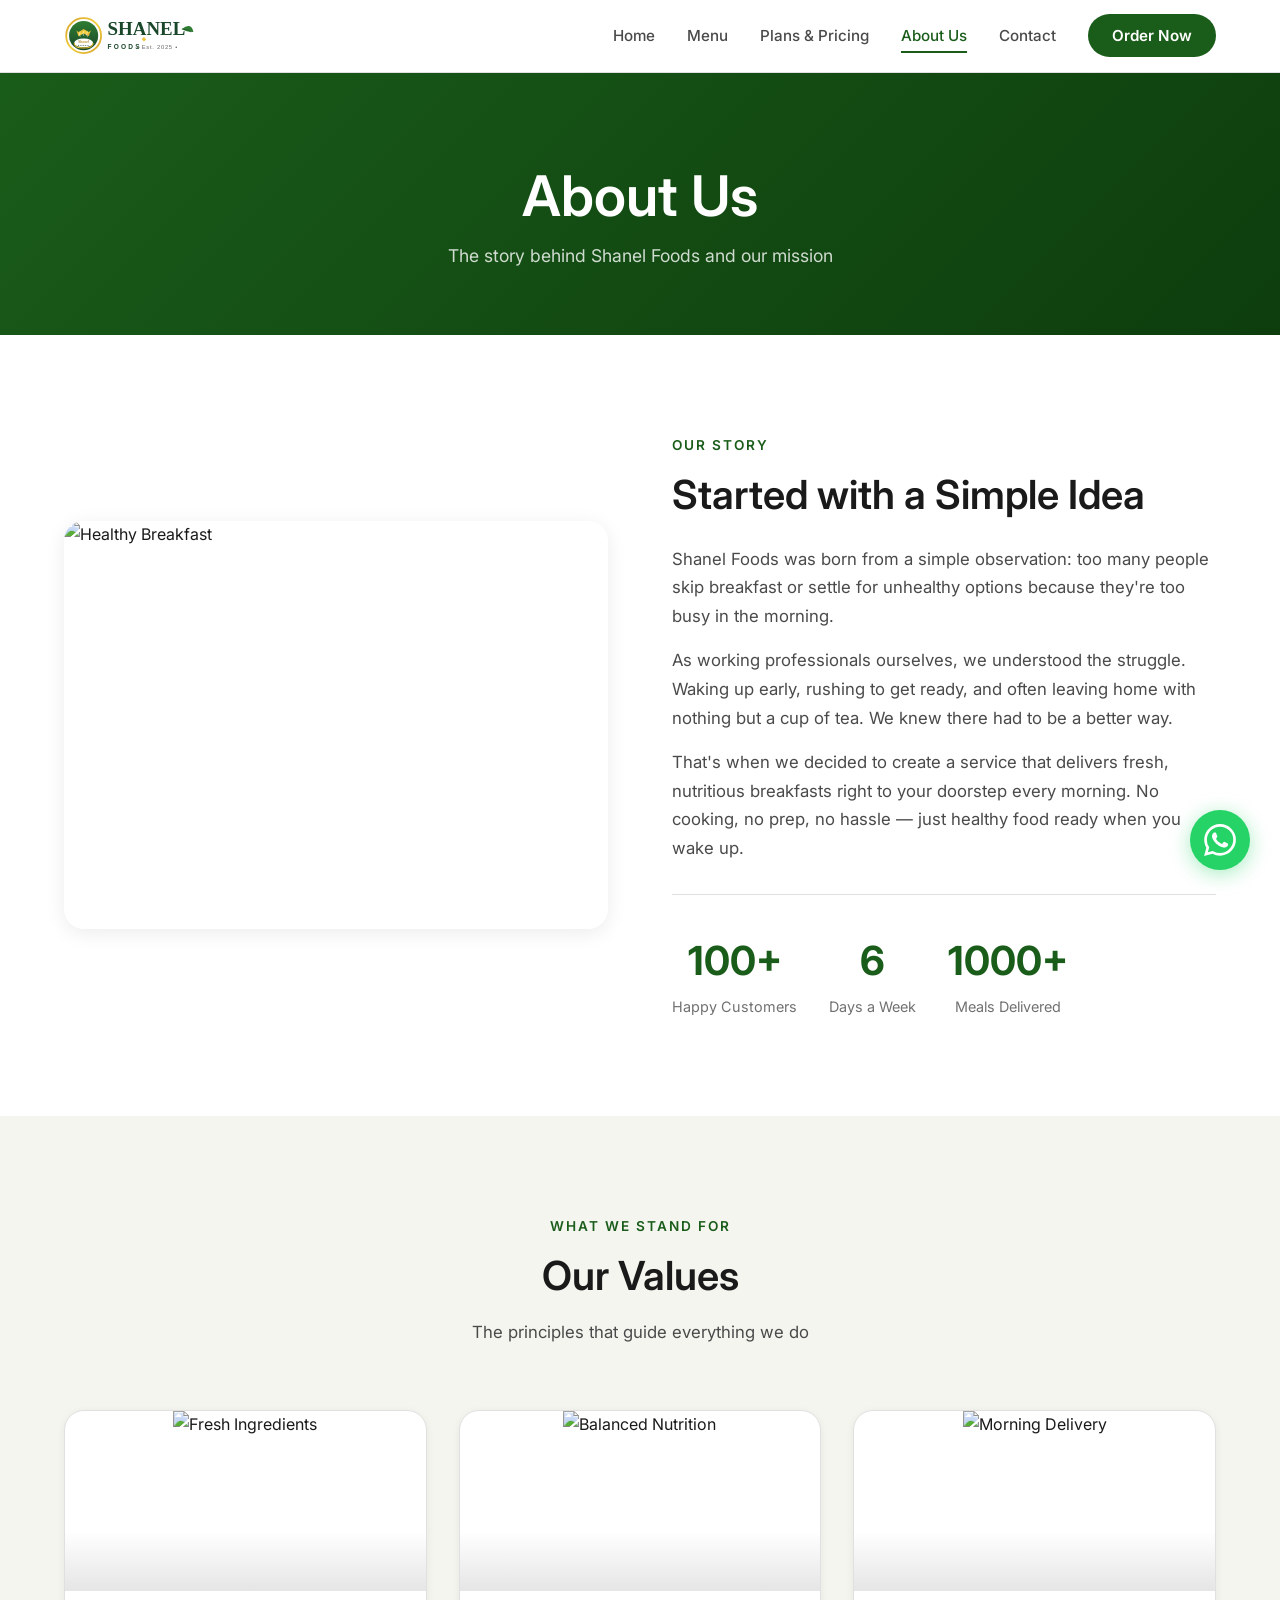
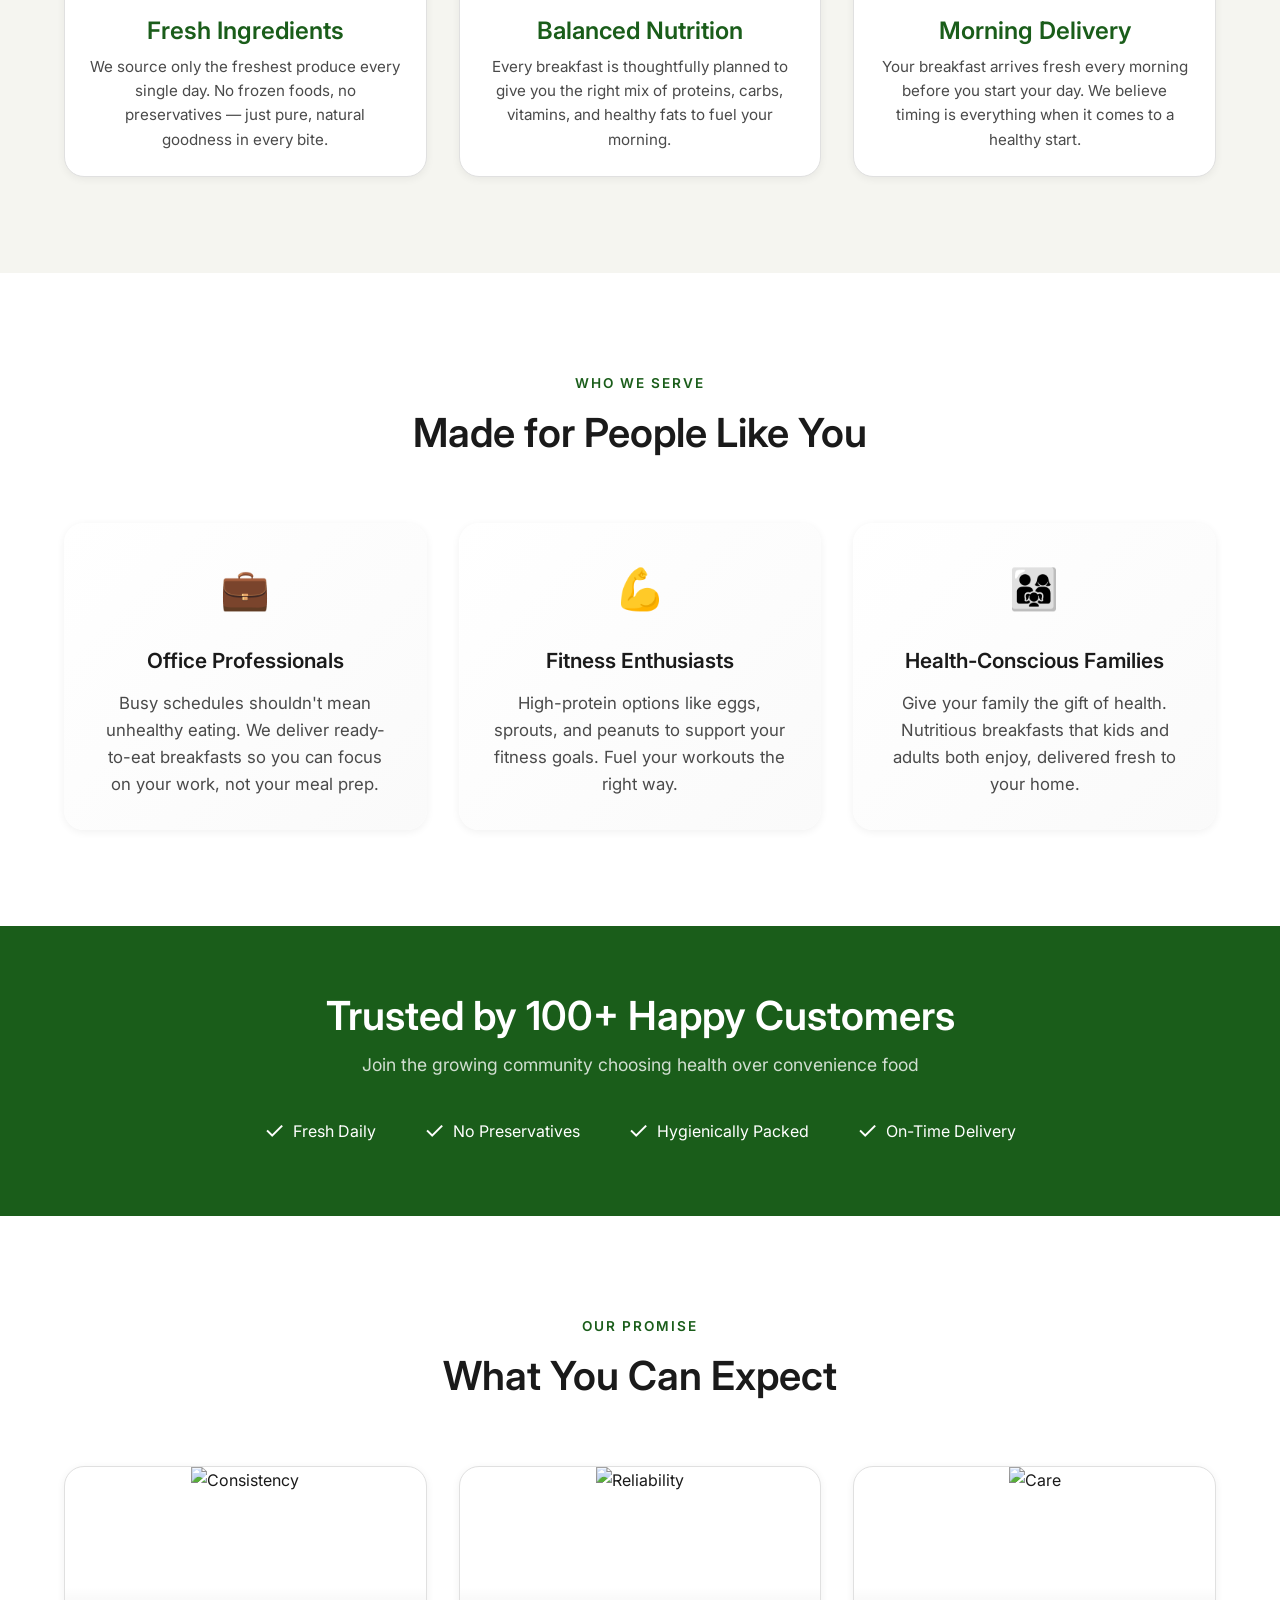
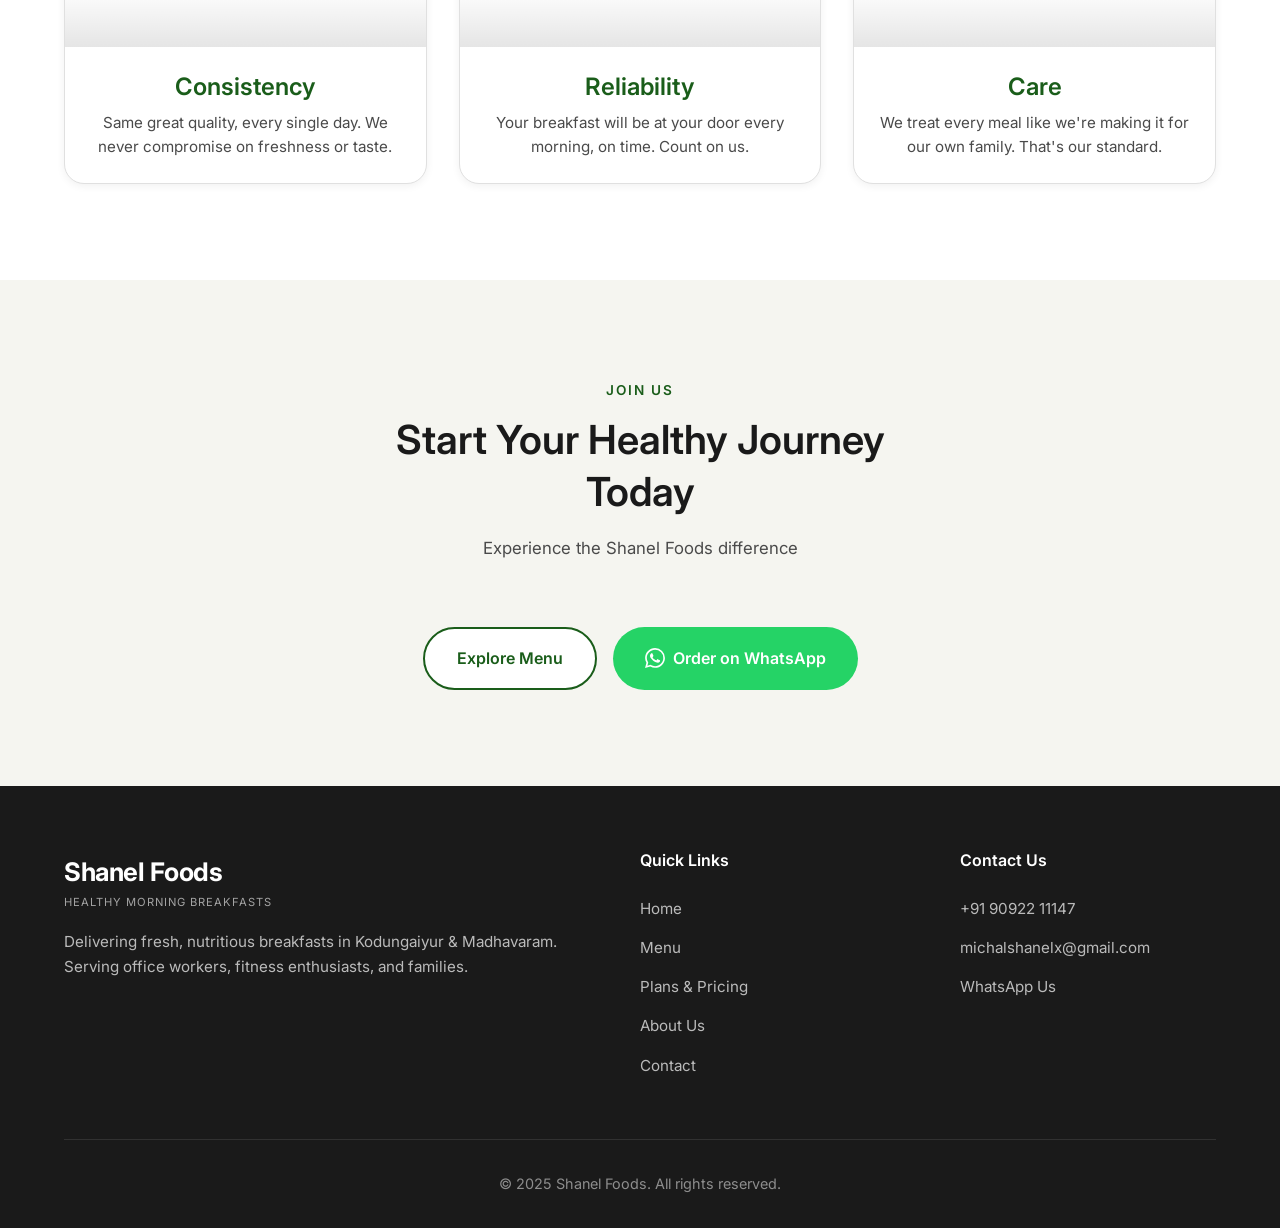
==== about.html @ 1e3f6137 "Initial commit - Shanel Foods website" ====
<!DOCTYPE html>
<html lang="en">
<head>
    <meta charset="UTF-8">
    <meta name="viewport" content="width=device-width, initial-scale=1.0">
    <title>About Us | Shanel Foods - Healthy Morning Breakfasts</title>
    <meta name="description" content="Learn about Shanel Foods - our mission to deliver fresh, healthy breakfasts to busy professionals and health-conscious families.">
    <link rel="preconnect" href="https://fonts.googleapis.com">
    <link rel="preconnect" href="https://fonts.gstatic.com" crossorigin>
    <link href="https://fonts.googleapis.com/css2?family=Inter:wght@400;500;600;700&display=swap" rel="stylesheet">
    <link rel="stylesheet" href="styles.css">
    <link rel="icon" type="image/svg+xml" href="favicon.svg">
</head>
<body>
    <!-- Header -->
    <header>
        <nav>
            <a href="index.html" class="logo">
                <img src="logo.svg" alt="Shanel Foods - Healthy Morning Breakfasts" class="logo-img">
            </a>
            <div class="menu-toggle" onclick="toggleMenu()">
                <span></span>
                <span></span>
                <span></span>
            </div>
            <ul class="nav-links">
                <li><a href="index.html">Home</a></li>
                <li><a href="menu.html">Menu</a></li>
                <li><a href="pricing.html">Plans & Pricing</a></li>
                <li><a href="about.html" class="active">About Us</a></li>
                <li><a href="contact.html">Contact</a></li>
                <li><a href="https://wa.me/919092211147" class="nav-cta">Order Now</a></li>
            </ul>
        </nav>
    </header>

    <!-- Page Header -->
    <section class="page-header">
        <div class="container">
            <h1>About Us</h1>
            <p>The story behind Shanel Foods and our mission</p>
        </div>
    </section>

    <!-- Our Story -->
    <section>
        <div class="container">
            <div class="about-content">
                <div class="about-image">
                    <img src="https://images.unsplash.com/photo-1494390248081-4e521a5940db?w=600&h=450&fit=crop" alt="Healthy Breakfast">
                </div>
                <div class="about-text">
                    <span class="section-label">Our Story</span>
                    <h2>Started with a Simple Idea</h2>
                    <p>Shanel Foods was born from a simple observation: too many people skip breakfast or settle for unhealthy options because they're too busy in the morning.</p>
                    <p>As working professionals ourselves, we understood the struggle. Waking up early, rushing to get ready, and often leaving home with nothing but a cup of tea. We knew there had to be a better way.</p>
                    <p>That's when we decided to create a service that delivers fresh, nutritious breakfasts right to your doorstep every morning. No cooking, no prep, no hassle — just healthy food ready when you wake up.</p>
                    <div class="about-stats">
                        <div class="stat">
                            <div class="stat-number">100+</div>
                            <div class="stat-label">Happy Customers</div>
                        </div>
                        <div class="stat">
                            <div class="stat-number">6</div>
                            <div class="stat-label">Days a Week</div>
                        </div>
                        <div class="stat">
                            <div class="stat-number">1000+</div>
                            <div class="stat-label">Meals Delivered</div>
                        </div>
                    </div>
                </div>
            </div>
        </div>
    </section>

    <!-- Our Values -->
    <section style="background: var(--bg-cream);">
        <div class="container">
            <div class="section-header">
                <span class="section-label">What We Stand For</span>
                <h2>Our Values</h2>
                <p>The principles that guide everything we do</p>
            </div>
            <div class="highlights-grid">
                <div class="highlight-card">
                    <div class="highlight-icon">
                        <img src="https://images.unsplash.com/photo-1512621776951-a57141f2eefd?w=400&h=300&fit=crop" alt="Fresh Ingredients">
                    </div>
                    <h3>Fresh Ingredients</h3>
                    <p>We source only the freshest produce every single day. No frozen foods, no preservatives — just pure, natural goodness in every bite.</p>
                </div>
                <div class="highlight-card">
                    <div class="highlight-icon">
                        <img src="https://images.unsplash.com/photo-1490645935967-10de6ba17061?w=400&h=300&fit=crop" alt="Balanced Nutrition">
                    </div>
                    <h3>Balanced Nutrition</h3>
                    <p>Every breakfast is thoughtfully planned to give you the right mix of proteins, carbs, vitamins, and healthy fats to fuel your morning.</p>
                </div>
                <div class="highlight-card">
                    <div class="highlight-icon">
                        <img src="https://images.unsplash.com/photo-1504754524776-8f4f37790ca0?w=400&h=300&fit=crop" alt="Morning Delivery">
                    </div>
                    <h3>Morning Delivery</h3>
                    <p>Your breakfast arrives fresh every morning before you start your day. We believe timing is everything when it comes to a healthy start.</p>
                </div>
            </div>
        </div>
    </section>

    <!-- Who We Serve -->
    <section>
        <div class="container">
            <div class="section-header">
                <span class="section-label">Who We Serve</span>
                <h2>Made for People Like You</h2>
            </div>
            <div class="menu-grid">
                <div class="menu-card simple-card">
                    <div class="menu-card-header">
                        <span class="menu-day">💼</span>
                        <h3>Office Professionals</h3>
                    </div>
                    <p>Busy schedules shouldn't mean unhealthy eating. We deliver ready-to-eat breakfasts so you can focus on your work, not your meal prep.</p>
                </div>
                <div class="menu-card simple-card">
                    <div class="menu-card-header">
                        <span class="menu-day">💪</span>
                        <h3>Fitness Enthusiasts</h3>
                    </div>
                    <p>High-protein options like eggs, sprouts, and peanuts to support your fitness goals. Fuel your workouts the right way.</p>
                </div>
                <div class="menu-card simple-card">
                    <div class="menu-card-header">
                        <span class="menu-day">👨‍👩‍👧</span>
                        <h3>Health-Conscious Families</h3>
                    </div>
                    <p>Give your family the gift of health. Nutritious breakfasts that kids and adults both enjoy, delivered fresh to your home.</p>
                </div>
            </div>
        </div>
    </section>

    <!-- Social Proof -->
    <section class="social-proof">
        <div class="container">
            <h2>Trusted by 100+ Happy Customers</h2>
            <p>Join the growing community choosing health over convenience food</p>
            <div class="trust-badges">
                <div class="trust-badge">
                    <span>✓</span> Fresh Daily
                </div>
                <div class="trust-badge">
                    <span>✓</span> No Preservatives
                </div>
                <div class="trust-badge">
                    <span>✓</span> Hygienically Packed
                </div>
                <div class="trust-badge">
                    <span>✓</span> On-Time Delivery
                </div>
            </div>
        </div>
    </section>

    <!-- Our Promise -->
    <section>
        <div class="container">
            <div class="section-header">
                <span class="section-label">Our Promise</span>
                <h2>What You Can Expect</h2>
            </div>
            <div class="highlights-grid">
                <div class="highlight-card">
                    <div class="highlight-icon">
                        <img src="https://images.unsplash.com/photo-1543352634-a1c51d9f1fa7?w=400&h=300&fit=crop" alt="Consistency">
                    </div>
                    <h3>Consistency</h3>
                    <p>Same great quality, every single day. We never compromise on freshness or taste.</p>
                </div>
                <div class="highlight-card">
                    <div class="highlight-icon">
                        <img src="https://images.unsplash.com/photo-1556742049-0cfed4f6a45d?w=400&h=300&fit=crop" alt="Reliability">
                    </div>
                    <h3>Reliability</h3>
                    <p>Your breakfast will be at your door every morning, on time. Count on us.</p>
                </div>
                <div class="highlight-card">
                    <div class="highlight-icon">
                        <img src="https://images.unsplash.com/photo-1547592180-85f173990554?w=400&h=300&fit=crop" alt="Care">
                    </div>
                    <h3>Care</h3>
                    <p>We treat every meal like we're making it for our own family. That's our standard.</p>
                </div>
            </div>
        </div>
    </section>

    <!-- CTA Section -->
    <section style="text-align: center; background: var(--bg-cream);">
        <div class="container">
            <div class="section-header">
                <span class="section-label">Join Us</span>
                <h2>Start Your Healthy Journey Today</h2>
                <p>Experience the Shanel Foods difference</p>
            </div>
            <div style="display: flex; gap: 1rem; justify-content: center; flex-wrap: wrap;">
                <a href="menu.html" class="btn btn-secondary">Explore Menu</a>
                <a href="https://wa.me/919092211147" class="btn btn-whatsapp">
                    <svg width="20" height="20" viewBox="0 0 24 24" fill="currentColor"><path d="M17.472 14.382c-.297-.149-1.758-.867-2.03-.967-.273-.099-.471-.148-.67.15-.197.297-.767.966-.94 1.164-.173.199-.347.223-.644.075-.297-.15-1.255-.463-2.39-1.475-.883-.788-1.48-1.761-1.653-2.059-.173-.297-.018-.458.13-.606.134-.133.298-.347.446-.52.149-.174.198-.298.298-.497.099-.198.05-.371-.025-.52-.075-.149-.669-1.612-.916-2.207-.242-.579-.487-.5-.669-.51-.173-.008-.371-.01-.57-.01-.198 0-.52.074-.792.372-.272.297-1.04 1.016-1.04 2.479 0 1.462 1.065 2.875 1.213 3.074.149.198 2.096 3.2 5.077 4.487.709.306 1.262.489 1.694.625.712.227 1.36.195 1.871.118.571-.085 1.758-.719 2.006-1.413.248-.694.248-1.289.173-1.413-.074-.124-.272-.198-.57-.347m-5.421 7.403h-.004a9.87 9.87 0 01-5.031-1.378l-.361-.214-3.741.982.998-3.648-.235-.374a9.86 9.86 0 01-1.51-5.26c.001-5.45 4.436-9.884 9.888-9.884 2.64 0 5.122 1.03 6.988 2.898a9.825 9.825 0 012.893 6.994c-.003 5.45-4.437 9.884-9.885 9.884m8.413-18.297A11.815 11.815 0 0012.05 0C5.495 0 .16 5.335.157 11.892c0 2.096.547 4.142 1.588 5.945L.057 24l6.305-1.654a11.882 11.882 0 005.683 1.448h.005c6.554 0 11.89-5.335 11.893-11.893a11.821 11.821 0 00-3.48-8.413z"/></svg>
                    Order on WhatsApp
                </a>
            </div>
        </div>
    </section>

    <!-- Footer -->
    <footer>
        <div class="container">
            <div class="footer-content">
                <div class="footer-brand">
                    <div class="logo">
                        <span class="logo-main">Shanel Foods</span>
                        <span class="logo-sub">Healthy Morning Breakfasts</span>
                    </div>
                    <p>Delivering fresh, nutritious breakfasts in Kodungaiyur & Madhavaram. Serving office workers, fitness enthusiasts, and families.</p>
                </div>
                <div class="footer-links">
                    <h4>Quick Links</h4>
                    <ul>
                        <li><a href="index.html">Home</a></li>
                        <li><a href="menu.html">Menu</a></li>
                        <li><a href="pricing.html">Plans & Pricing</a></li>
                        <li><a href="about.html">About Us</a></li>
                        <li><a href="contact.html">Contact</a></li>
                    </ul>
                </div>
                <div class="footer-links">
                    <h4>Contact Us</h4>
                    <ul>
                        <li><a href="tel:+919092211147">+91 90922 11147</a></li>
                        <li><a href="mailto:michalshanelx@gmail.com">michalshanelx@gmail.com</a></li>
                        <li><a href="https://wa.me/919092211147">WhatsApp Us</a></li>
                    </ul>
                </div>
            </div>
            <div class="footer-bottom">
                <p>&copy; 2025 Shanel Foods. All rights reserved.</p>
            </div>
        </div>
    </footer>

    <!-- Floating WhatsApp Button -->
    <a href="https://wa.me/919092211147?text=Hi! I'd like to order healthy breakfast." class="whatsapp-float" target="_blank">
        <svg viewBox="0 0 24 24"><path d="M17.472 14.382c-.297-.149-1.758-.867-2.03-.967-.273-.099-.471-.148-.67.15-.197.297-.767.966-.94 1.164-.173.199-.347.223-.644.075-.297-.15-1.255-.463-2.39-1.475-.883-.788-1.48-1.761-1.653-2.059-.173-.297-.018-.458.13-.606.134-.133.298-.347.446-.52.149-.174.198-.298.298-.497.099-.198.05-.371-.025-.52-.075-.149-.669-1.612-.916-2.207-.242-.579-.487-.5-.669-.51-.173-.008-.371-.01-.57-.01-.198 0-.52.074-.792.372-.272.297-1.04 1.016-1.04 2.479 0 1.462 1.065 2.875 1.213 3.074.149.198 2.096 3.2 5.077 4.487.709.306 1.262.489 1.694.625.712.227 1.36.195 1.871.118.571-.085 1.758-.719 2.006-1.413.248-.694.248-1.289.173-1.413-.074-.124-.272-.198-.57-.347m-5.421 7.403h-.004a9.87 9.87 0 01-5.031-1.378l-.361-.214-3.741.982.998-3.648-.235-.374a9.86 9.86 0 01-1.51-5.26c.001-5.45 4.436-9.884 9.888-9.884 2.64 0 5.122 1.03 6.988 2.898a9.825 9.825 0 012.893 6.994c-.003 5.45-4.437 9.884-9.885 9.884m8.413-18.297A11.815 11.815 0 0012.05 0C5.495 0 .16 5.335.157 11.892c0 2.096.547 4.142 1.588 5.945L.057 24l6.305-1.654a11.882 11.882 0 005.683 1.448h.005c6.554 0 11.89-5.335 11.893-11.893a11.821 11.821 0 00-3.48-8.413z"/></svg>
        <span class="tooltip">Order on WhatsApp</span>
    </a>

    <script>
        function toggleMenu() {
            document.querySelector('.nav-links').classList.toggle('active');
        }

        window.addEventListener('scroll', function() {
            const header = document.querySelector('header');
            if (window.scrollY > 50) {
                header.classList.add('scrolled');
            } else {
                header.classList.remove('scrolled');
            }
        });
    </script>
</body>
</html>
---- styles.css ----
/* ========================================
   Shanel Foods - Premium Stylesheet
   Healthy Morning Breakfasts
   ======================================== */

:root {
    --primary: #1a5d1a;
    --primary-light: #2e7d32;
    --primary-dark: #0d3d0d;
    --accent: #f9a825;
    --accent-hover: #f57f17;
    --text-dark: #1a1a1a;
    --text-medium: #4a4a4a;
    --text-light: #717171;
    --bg-light: #fafafa;
    --bg-cream: #f5f5f0;
    --white: #ffffff;
    --border: #e0e0e0;
    --shadow-sm: 0 2px 8px rgba(0,0,0,0.06);
    --shadow-md: 0 4px 20px rgba(0,0,0,0.08);
    --shadow-lg: 0 8px 40px rgba(0,0,0,0.12);
    --radius-sm: 8px;
    --radius-md: 12px;
    --radius-lg: 20px;
    --transition: all 0.3s ease;
}

* {
    margin: 0;
    padding: 0;
    box-sizing: border-box;
}

html {
    scroll-behavior: smooth;
}

body {
    font-family: 'Inter', -apple-system, BlinkMacSystemFont, 'Segoe UI', Roboto, sans-serif;
    line-height: 1.7;
    color: var(--text-dark);
    background: var(--white);
    -webkit-font-smoothing: antialiased;
}

/* Typography */
h1, h2, h3, h4, h5, h6 {
    font-weight: 600;
    line-height: 1.3;
    color: var(--text-dark);
}

h1 { font-size: clamp(2rem, 5vw, 3.5rem); }
h2 { font-size: clamp(1.75rem, 4vw, 2.5rem); }
h3 { font-size: clamp(1.25rem, 3vw, 1.5rem); }

p {
    color: var(--text-medium);
    font-size: 1.05rem;
}

a {
    text-decoration: none;
    color: inherit;
    transition: var(--transition);
}

/* Container */
.container {
    max-width: 1200px;
    margin: 0 auto;
    padding: 0 1.5rem;
}

/* ========================================
   Header & Navigation
   ======================================== */
header {
    position: fixed;
    top: 0;
    left: 0;
    right: 0;
    z-index: 1000;
    background: var(--white);
    border-bottom: 1px solid var(--border);
    transition: var(--transition);
}

header.scrolled {
    box-shadow: var(--shadow-sm);
}

nav {
    display: flex;
    justify-content: space-between;
    align-items: center;
    padding: 1rem 0;
    max-width: 1200px;
    margin: 0 auto;
    padding-left: 1.5rem;
    padding-right: 1.5rem;
}

.logo {
    display: flex;
    flex-direction: column;
}

.logo-main {
    font-size: 1.4rem;
    font-weight: 700;
    color: var(--primary);
    letter-spacing: -0.5px;
}

.logo-sub {
    font-size: 0.7rem;
    color: var(--text-light);
    text-transform: uppercase;
    letter-spacing: 1px;
}

.logo-img {
    height: 40px;
    width: auto;
}

.nav-links {
    display: flex;
    align-items: center;
    gap: 2rem;
    list-style: none;
}

.nav-links a {
    font-size: 0.95rem;
    font-weight: 500;
    color: var(--text-medium);
    padding: 0.5rem 0;
    position: relative;
}

.nav-links a::after {
    content: '';
    position: absolute;
    bottom: 0;
    left: 0;
    width: 0;
    height: 2px;
    background: var(--primary);
    transition: var(--transition);
}

.nav-links a:hover,
.nav-links a.active {
    color: var(--primary);
}

.nav-links a:hover::after,
.nav-links a.active::after {
    width: 100%;
}

.nav-cta {
    background: var(--primary);
    color: var(--white) !important;
    padding: 0.75rem 1.5rem !important;
    border-radius: 50px;
    font-weight: 600 !important;
}

.nav-cta::after {
    display: none !important;
}

.nav-cta:hover {
    background: var(--primary-dark);
    transform: translateY(-2px);
}

/* Mobile Menu */
.menu-toggle {
    display: none;
    flex-direction: column;
    gap: 5px;
    cursor: pointer;
    padding: 10px;
}

.menu-toggle span {
    width: 24px;
    height: 2px;
    background: var(--text-dark);
    transition: var(--transition);
}

/* ========================================
   Buttons
   ======================================== */
.btn {
    display: inline-flex;
    align-items: center;
    justify-content: center;
    gap: 0.5rem;
    padding: 1rem 2rem;
    border-radius: 50px;
    font-size: 1rem;
    font-weight: 600;
    cursor: pointer;
    transition: var(--transition);
    border: none;
}

.btn-primary {
    background: var(--accent);
    color: var(--text-dark);
}

.btn-primary:hover {
    background: var(--accent-hover);
    transform: translateY(-3px);
    box-shadow: var(--shadow-md);
}

.btn-secondary {
    background: var(--white);
    color: var(--primary);
    border: 2px solid var(--primary);
}

.btn-secondary:hover {
    background: var(--primary);
    color: var(--white);
}

.btn-whatsapp {
    background: #25D366;
    color: var(--white);
}

.btn-whatsapp:hover {
    background: #1da851;
    transform: translateY(-3px);
    box-shadow: 0 8px 25px rgba(37, 211, 102, 0.3);
}

/* ========================================
   Hero Section
   ======================================== */
.hero {
    min-height: 100vh;
    display: flex;
    align-items: center;
    padding: 8rem 0 4rem;
    background: linear-gradient(135deg, var(--bg-cream) 0%, var(--white) 100%);
    position: relative;
    overflow: hidden;
}

.hero::before {
    content: '';
    position: absolute;
    top: -50%;
    right: -20%;
    width: 70%;
    height: 150%;
    background: linear-gradient(135deg, rgba(26, 93, 26, 0.03) 0%, rgba(26, 93, 26, 0.08) 100%);
    border-radius: 50%;
    z-index: 0;
}

.hero .container {
    display: grid;
    grid-template-columns: 1fr 1fr;
    gap: 4rem;
    align-items: center;
    position: relative;
    z-index: 1;
}

.hero-content h1 {
    margin-bottom: 1.5rem;
    color: var(--text-dark);
}

.hero-content h1 span {
    color: var(--primary);
}

.hero-content p {
    font-size: 1.2rem;
    margin-bottom: 2rem;
    color: var(--text-medium);
}

.hero-buttons {
    display: flex;
    gap: 1rem;
    flex-wrap: wrap;
}

.hero-image {
    display: flex;
    justify-content: center;
    align-items: center;
}

.hero-visual {
    width: 100%;
    max-width: 500px;
    aspect-ratio: 1;
    border-radius: 30% 70% 70% 30% / 30% 30% 70% 70%;
    overflow: hidden;
    box-shadow: var(--shadow-lg);
    animation: float 6s ease-in-out infinite;
}

.hero-visual img {
    width: 100%;
    height: 100%;
    object-fit: cover;
}

@keyframes float {
    0%, 100% { transform: translateY(0); }
    50% { transform: translateY(-20px); }
}

/* ========================================
   Section Styles
   ======================================== */
section {
    padding: 6rem 0;
}

.section-header {
    text-align: center;
    max-width: 600px;
    margin: 0 auto 4rem;
}

.section-header p {
    margin-top: 1rem;
}

.section-label {
    display: inline-block;
    font-size: 0.85rem;
    font-weight: 600;
    color: var(--primary);
    text-transform: uppercase;
    letter-spacing: 2px;
    margin-bottom: 0.75rem;
}

/* ========================================
   Highlights / Features
   ======================================== */
.highlights {
    background: var(--white);
}

.highlights-grid {
    display: grid;
    grid-template-columns: repeat(3, 1fr);
    gap: 2rem;
}

.highlight-card {
    text-align: center;
    padding: 0;
    background: var(--white);
    border-radius: var(--radius-lg);
    transition: var(--transition);
    overflow: hidden;
    box-shadow: var(--shadow-sm);
    border: 1px solid var(--border);
}

.highlight-card:hover {
    transform: translateY(-10px);
    box-shadow: var(--shadow-lg);
}

.highlight-icon {
    width: 100%;
    height: 180px;
    margin: 0;
    border-radius: 0;
    overflow: hidden;
    position: relative;
}

.highlight-icon::after {
    content: '';
    position: absolute;
    bottom: 0;
    left: 0;
    right: 0;
    height: 60px;
    background: linear-gradient(transparent, rgba(0,0,0,0.1));
}

.highlight-icon img {
    width: 100%;
    height: 100%;
    object-fit: cover;
    transition: transform 0.5s ease;
}

.highlight-card:hover .highlight-icon img {
    transform: scale(1.05);
}

.highlight-card h3 {
    margin: 1.5rem 1.5rem 0.5rem;
    color: var(--primary);
}

.highlight-card p {
    font-size: 0.95rem;
    color: var(--text-medium);
    padding: 0 1.5rem 1.5rem;
    line-height: 1.6;
}

/* ========================================
   Floating WhatsApp Button
   ======================================== */
.whatsapp-float {
    position: fixed;
    bottom: 30px;
    right: 30px;
    width: 60px;
    height: 60px;
    background: #25D366;
    border-radius: 50%;
    display: flex;
    align-items: center;
    justify-content: center;
    box-shadow: 0 4px 20px rgba(37, 211, 102, 0.4);
    z-index: 999;
    transition: all 0.3s ease;
    animation: pulse 2s infinite;
}

.whatsapp-float:hover {
    transform: scale(1.1);
    box-shadow: 0 6px 30px rgba(37, 211, 102, 0.5);
}

.whatsapp-float svg {
    width: 32px;
    height: 32px;
    fill: white;
}

.whatsapp-float .tooltip {
    position: absolute;
    right: 70px;
    background: var(--text-dark);
    color: white;
    padding: 8px 16px;
    border-radius: 8px;
    font-size: 14px;
    font-weight: 500;
    white-space: nowrap;
    opacity: 0;
    visibility: hidden;
    transition: all 0.3s ease;
}

.whatsapp-float .tooltip::after {
    content: '';
    position: absolute;
    right: -6px;
    top: 50%;
    transform: translateY(-50%);
    border: 6px solid transparent;
    border-left-color: var(--text-dark);
}

.whatsapp-float:hover .tooltip {
    opacity: 1;
    visibility: visible;
}

@keyframes pulse {
    0% {
        box-shadow: 0 4px 20px rgba(37, 211, 102, 0.4);
    }
    50% {
        box-shadow: 0 4px 30px rgba(37, 211, 102, 0.6);
    }
    100% {
        box-shadow: 0 4px 20px rgba(37, 211, 102, 0.4);
    }
}

@media (max-width: 768px) {
    .whatsapp-float {
        bottom: 20px;
        right: 20px;
        width: 55px;
        height: 55px;
    }

    .whatsapp-float svg {
        width: 28px;
        height: 28px;
    }

    .whatsapp-float .tooltip {
        display: none;
    }
}

/* ========================================
   Food Showcase (Homepage)
   ======================================== */
.food-showcase {
    display: grid;
    grid-template-columns: repeat(3, 1fr);
    gap: 1.5rem;
}

.food-item {
    position: relative;
    border-radius: var(--radius-lg);
    overflow: hidden;
    aspect-ratio: 1;
    cursor: pointer;
    box-shadow: var(--shadow-md);
}

.food-item img {
    width: 100%;
    height: 100%;
    object-fit: cover;
    transition: transform 0.5s ease;
}

.food-item:hover img {
    transform: scale(1.1);
}

.food-overlay {
    position: absolute;
    bottom: 0;
    left: 0;
    right: 0;
    padding: 1.5rem;
    background: linear-gradient(transparent, rgba(0,0,0,0.8));
    color: var(--white);
    transform: translateY(20px);
    opacity: 0.9;
    transition: all 0.3s ease;
}

.food-item:hover .food-overlay {
    transform: translateY(0);
    opacity: 1;
    background: linear-gradient(transparent 0%, rgba(0,0,0,0.9) 50%);
}

.food-tag {
    display: inline-block;
    background: var(--accent);
    color: var(--text-dark);
    padding: 0.3rem 0.8rem;
    border-radius: 50px;
    font-size: 0.75rem;
    font-weight: 600;
    text-transform: uppercase;
    letter-spacing: 0.5px;
    margin-bottom: 0.5rem;
}

.food-overlay h3 {
    color: var(--white);
    font-size: 1.25rem;
    margin-bottom: 0.25rem;
}

.food-overlay p {
    color: rgba(255,255,255,0.85);
    font-size: 0.9rem;
    line-height: 1.4;
    margin: 0;
    display: -webkit-box;
    -webkit-line-clamp: 2;
    -webkit-box-orient: vertical;
    overflow: hidden;
}

@media (max-width: 992px) {
    .food-showcase {
        grid-template-columns: repeat(2, 1fr);
    }
}

@media (max-width: 480px) {
    .food-showcase {
        grid-template-columns: repeat(2, 1fr);
        gap: 1rem;
    }

    .food-overlay {
        padding: 1rem;
    }

    .food-overlay h3 {
        font-size: 1rem;
    }

    .food-overlay p {
        font-size: 0.8rem;
        -webkit-line-clamp: 1;
    }

    .food-tag {
        font-size: 0.65rem;
        padding: 0.2rem 0.6rem;
    }
}

/* ========================================
   Menu Cards
   ======================================== */
.menu-section {
    background: var(--bg-cream);
}

.menu-grid {
    display: grid;
    grid-template-columns: repeat(auto-fit, minmax(340px, 1fr));
    gap: 2rem;
}

.menu-card {
    background: var(--white);
    border-radius: var(--radius-lg);
    padding: 0;
    box-shadow: var(--shadow-sm);
    transition: var(--transition);
    border: none;
    overflow: hidden;
    position: relative;
}

.menu-card::before {
    content: '';
    position: absolute;
    top: 0;
    left: 0;
    right: 0;
    height: 4px;
    background: linear-gradient(90deg, var(--primary), var(--primary-light));
    opacity: 0;
    transition: var(--transition);
}

.menu-card:hover {
    transform: translateY(-8px);
    box-shadow: var(--shadow-lg);
}

.menu-card:hover::before {
    opacity: 1;
}

.menu-card-header {
    display: flex;
    align-items: center;
    gap: 1rem;
    padding: 1.5rem 1.5rem 1rem;
    background: linear-gradient(135deg, var(--bg-cream) 0%, var(--white) 100%);
    border-bottom: 1px solid var(--border);
}

.menu-day {
    background: linear-gradient(135deg, var(--primary) 0%, var(--primary-light) 100%);
    color: var(--white);
    padding: 0.6rem 1.2rem;
    border-radius: 50px;
    font-weight: 600;
    font-size: 0.85rem;
    text-transform: uppercase;
    letter-spacing: 0.5px;
    box-shadow: 0 4px 15px rgba(26, 93, 26, 0.2);
}

.menu-card h3 {
    color: var(--text-dark);
    font-size: 1.2rem;
}

.menu-card-body {
    padding: 1.5rem;
}

.menu-items {
    list-style: none;
    padding: 0 1.5rem 1.5rem;
}

.menu-items li {
    display: flex;
    align-items: center;
    gap: 1rem;
    padding: 1rem 0;
    border-bottom: 1px dashed var(--border);
    transition: var(--transition);
}

.menu-items li:last-child {
    border-bottom: none;
    padding-bottom: 0;
}

.menu-items li:hover {
    padding-left: 0.5rem;
}

.menu-items .item-icon {
    width: 60px;
    height: 60px;
    border-radius: var(--radius-md);
    overflow: hidden;
    flex-shrink: 0;
    box-shadow: var(--shadow-sm);
    border: 2px solid var(--white);
}

.menu-items .item-icon img {
    width: 100%;
    height: 100%;
    object-fit: cover;
    transition: transform 0.3s ease;
}

.menu-items li:hover .item-icon img {
    transform: scale(1.1);
}

.menu-items .item-details {
    flex: 1;
    display: flex;
    flex-direction: column;
    gap: 0.25rem;
}

.menu-items .item-name {
    font-weight: 600;
    color: var(--text-dark);
    font-size: 1rem;
}

.menu-items .item-desc {
    font-size: 0.85rem;
    color: var(--text-light);
    line-height: 1.4;
}

/* Simple Card Style (for About page "Made for People Like You") */
.menu-card.simple-card {
    padding: 2rem;
    text-align: center;
    background: linear-gradient(135deg, var(--white) 0%, var(--bg-light) 100%);
}

.menu-card.simple-card .menu-card-header {
    flex-direction: column;
    background: transparent;
    border-bottom: none;
    padding: 0;
    margin-bottom: 1rem;
}

.menu-card.simple-card .menu-day {
    font-size: 2.5rem;
    background: transparent;
    box-shadow: none;
    padding: 0;
    margin-bottom: 0.5rem;
}

.menu-card.simple-card h3 {
    font-size: 1.3rem;
}

.menu-card.simple-card p {
    color: var(--text-medium);
    line-height: 1.6;
}

/* ========================================
   Pricing Cards
   ======================================== */
.pricing-grid {
    display: grid;
    grid-template-columns: repeat(auto-fit, minmax(300px, 1fr));
    gap: 2rem;
    max-width: 1000px;
    margin: 0 auto;
}

.pricing-card {
    background: var(--white);
    border-radius: var(--radius-lg);
    padding: 2.5rem;
    text-align: center;
    box-shadow: var(--shadow-sm);
    transition: var(--transition);
    position: relative;
    border: 2px solid transparent;
}

.pricing-card:hover {
    transform: translateY(-10px);
    box-shadow: var(--shadow-lg);
}

.pricing-card.featured {
    border-color: var(--primary);
    transform: scale(1.05);
}

.pricing-card.featured:hover {
    transform: scale(1.05) translateY(-10px);
}

.pricing-badge {
    position: absolute;
    top: -12px;
    left: 50%;
    transform: translateX(-50%);
    background: var(--primary);
    color: var(--white);
    padding: 0.4rem 1.5rem;
    border-radius: 50px;
    font-size: 0.8rem;
    font-weight: 600;
    text-transform: uppercase;
}

.pricing-card h3 {
    font-size: 1.3rem;
    margin-bottom: 0.5rem;
}

.pricing-card .price {
    font-size: 3rem;
    font-weight: 700;
    color: var(--primary);
    margin: 1rem 0;
}

.pricing-card .price span {
    font-size: 1rem;
    font-weight: 400;
    color: var(--text-light);
}

.pricing-features {
    list-style: none;
    margin: 2rem 0;
    text-align: left;
}

.pricing-features li {
    padding: 0.75rem 0;
    border-bottom: 1px solid var(--border);
    display: flex;
    align-items: center;
    gap: 0.75rem;
    color: var(--text-medium);
}

.pricing-features li:last-child {
    border-bottom: none;
}

.pricing-features .check {
    color: var(--primary);
    font-weight: bold;
}

/* ========================================
   About Section
   ======================================== */
.about-content {
    display: grid;
    grid-template-columns: 1fr 1fr;
    gap: 4rem;
    align-items: center;
}

.about-image {
    border-radius: var(--radius-lg);
    aspect-ratio: 4/3;
    overflow: hidden;
    box-shadow: var(--shadow-md);
}

.about-image img {
    width: 100%;
    height: 100%;
    object-fit: cover;
}

.about-text h2 {
    margin-bottom: 1.5rem;
}

.about-text p {
    margin-bottom: 1rem;
}

.about-stats {
    display: flex;
    gap: 2rem;
    margin-top: 2rem;
    padding-top: 2rem;
    border-top: 1px solid var(--border);
}

.stat {
    text-align: center;
}

.stat-number {
    font-size: 2.5rem;
    font-weight: 700;
    color: var(--primary);
}

.stat-label {
    font-size: 0.9rem;
    color: var(--text-light);
}

/* ========================================
   Social Proof / Testimonials
   ======================================== */
.social-proof {
    background: var(--primary);
    color: var(--white);
    text-align: center;
    padding: 4rem 0;
}

.social-proof h2 {
    color: var(--white);
    margin-bottom: 0.5rem;
}

.social-proof p {
    color: rgba(255,255,255,0.8);
    font-size: 1.1rem;
}

.trust-badges {
    display: flex;
    justify-content: center;
    gap: 3rem;
    margin-top: 2rem;
    flex-wrap: wrap;
}

.trust-badge {
    display: flex;
    align-items: center;
    gap: 0.5rem;
    font-size: 1rem;
}

.trust-badge span {
    font-size: 1.5rem;
}

/* ========================================
   Testimonials Section
   ======================================== */
.testimonials-section {
    background: var(--bg-cream);
}

.testimonials-grid {
    display: grid;
    grid-template-columns: repeat(3, 1fr);
    gap: 2rem;
}

.testimonial-card {
    background: var(--white);
    border-radius: var(--radius-lg);
    padding: 2rem;
    box-shadow: var(--shadow-sm);
    transition: var(--transition);
    position: relative;
}

.testimonial-card::before {
    content: '"';
    position: absolute;
    top: 1rem;
    right: 1.5rem;
    font-size: 5rem;
    font-family: Georgia, serif;
    color: var(--primary);
    opacity: 0.1;
    line-height: 1;
}

.testimonial-card:hover {
    transform: translateY(-5px);
    box-shadow: var(--shadow-md);
}

.testimonial-rating {
    display: flex;
    gap: 0.25rem;
    margin-bottom: 1rem;
}

.testimonial-rating span {
    color: #f9a825;
    font-size: 1.2rem;
}

.testimonial-text {
    font-size: 1rem;
    line-height: 1.7;
    color: var(--text-medium);
    margin-bottom: 1.5rem;
    font-style: italic;
}

.testimonial-author {
    display: flex;
    align-items: center;
    gap: 1rem;
    padding-top: 1rem;
    border-top: 1px solid var(--border);
}

.author-avatar {
    width: 50px;
    height: 50px;
    background: var(--primary);
    color: var(--white);
    border-radius: 50%;
    display: flex;
    align-items: center;
    justify-content: center;
    font-size: 1.25rem;
    font-weight: 600;
}

.author-info {
    display: flex;
    flex-direction: column;
}

.author-name {
    font-weight: 600;
    color: var(--text-dark);
    font-size: 1rem;
}

.author-title {
    font-size: 0.85rem;
    color: var(--text-light);
}

@media (max-width: 992px) {
    .testimonials-grid {
        grid-template-columns: repeat(2, 1fr);
    }
}

@media (max-width: 600px) {
    .testimonials-grid {
        grid-template-columns: 1fr;
    }
}

/* ========================================
   Contact Section
   ======================================== */
.contact-grid {
    display: grid;
    grid-template-columns: repeat(auto-fit, minmax(280px, 1fr));
    gap: 2rem;
}

.contact-card {
    background: var(--bg-light);
    border-radius: var(--radius-md);
    padding: 2rem;
    text-align: center;
    transition: var(--transition);
}

.contact-card:hover {
    background: var(--white);
    box-shadow: var(--shadow-md);
}

.contact-icon {
    width: 60px;
    height: 60px;
    margin: 0 auto 1rem;
    background: var(--primary);
    border-radius: 50%;
    display: flex;
    align-items: center;
    justify-content: center;
    font-size: 1.5rem;
}

.contact-card h3 {
    margin-bottom: 0.5rem;
}

.contact-card a {
    color: var(--primary);
    font-weight: 500;
}

.contact-card a:hover {
    text-decoration: underline;
}

/* ========================================
   Footer
   ======================================== */
footer {
    background: var(--text-dark);
    color: var(--white);
    padding: 4rem 0 2rem;
}

.footer-content {
    display: grid;
    grid-template-columns: 2fr 1fr 1fr;
    gap: 4rem;
    margin-bottom: 3rem;
}

.footer-brand .logo-main {
    color: var(--white);
    font-size: 1.6rem;
}

.footer-brand .logo-sub {
    color: rgba(255,255,255,0.6);
}

.footer-brand p {
    color: rgba(255,255,255,0.7);
    margin-top: 1rem;
    font-size: 0.95rem;
}

.footer-links h4 {
    color: var(--white);
    font-size: 1rem;
    margin-bottom: 1.5rem;
}

.footer-links ul {
    list-style: none;
}

.footer-links li {
    margin-bottom: 0.75rem;
}

.footer-links a {
    color: rgba(255,255,255,0.7);
    font-size: 0.95rem;
}

.footer-links a:hover {
    color: var(--white);
}

.footer-bottom {
    padding-top: 2rem;
    border-top: 1px solid rgba(255,255,255,0.1);
    text-align: center;
}

.footer-bottom p {
    color: rgba(255,255,255,0.5);
    font-size: 0.9rem;
}

/* ========================================
   Page Headers
   ======================================== */
.page-header {
    background: linear-gradient(135deg, var(--primary) 0%, var(--primary-dark) 100%);
    color: var(--white);
    padding: 10rem 0 4rem;
    text-align: center;
}

.page-header h1 {
    color: var(--white);
    margin-bottom: 0.5rem;
}

.page-header p {
    color: rgba(255,255,255,0.8);
    font-size: 1.1rem;
}

/* ========================================
   Responsive Design
   ======================================== */
@media (max-width: 992px) {
    .hero .container {
        grid-template-columns: 1fr;
        text-align: center;
    }

    .hero-buttons {
        justify-content: center;
    }

    .hero-image {
        order: -1;
    }

    .hero-visual {
        max-width: 300px;
        font-size: 5rem;
    }

    .about-content {
        grid-template-columns: 1fr;
    }

    .about-image {
        max-width: 400px;
        margin: 0 auto;
    }

    .footer-content {
        grid-template-columns: 1fr;
        gap: 2rem;
        text-align: center;
    }
}

@media (max-width: 768px) {
    .nav-links {
        display: none;
        position: absolute;
        top: 100%;
        left: 0;
        right: 0;
        background: var(--white);
        flex-direction: column;
        padding: 1rem;
        gap: 0;
        box-shadow: var(--shadow-md);
    }

    .nav-links.active {
        display: flex;
    }

    .nav-links li {
        width: 100%;
    }

    .nav-links a {
        display: block;
        padding: 1rem;
        border-bottom: 1px solid var(--border);
    }

    .nav-cta {
        margin: 1rem;
        text-align: center;
    }

    .menu-toggle {
        display: flex;
    }

    .highlights-grid {
        grid-template-columns: repeat(2, 1fr);
        gap: 1.5rem;
    }

    .highlight-icon {
        height: 160px;
    }

    .pricing-card.featured {
        transform: none;
    }

    .pricing-card.featured:hover {
        transform: translateY(-10px);
    }

    .about-stats {
        flex-direction: column;
        gap: 1.5rem;
    }

    section {
        padding: 4rem 0;
    }
}

@media (max-width: 480px) {
    .hero {
        padding: 7rem 0 3rem;
    }

    .hero-visual {
        max-width: 200px;
        font-size: 4rem;
    }

    .highlights-grid {
        grid-template-columns: 1fr;
    }

    .highlight-icon {
        height: 200px;
    }

    .btn {
        padding: 0.875rem 1.5rem;
        font-size: 0.95rem;
    }

    .menu-grid {
        grid-template-columns: 1fr;
    }

    .pricing-grid {
        grid-template-columns: 1fr;
    }
}
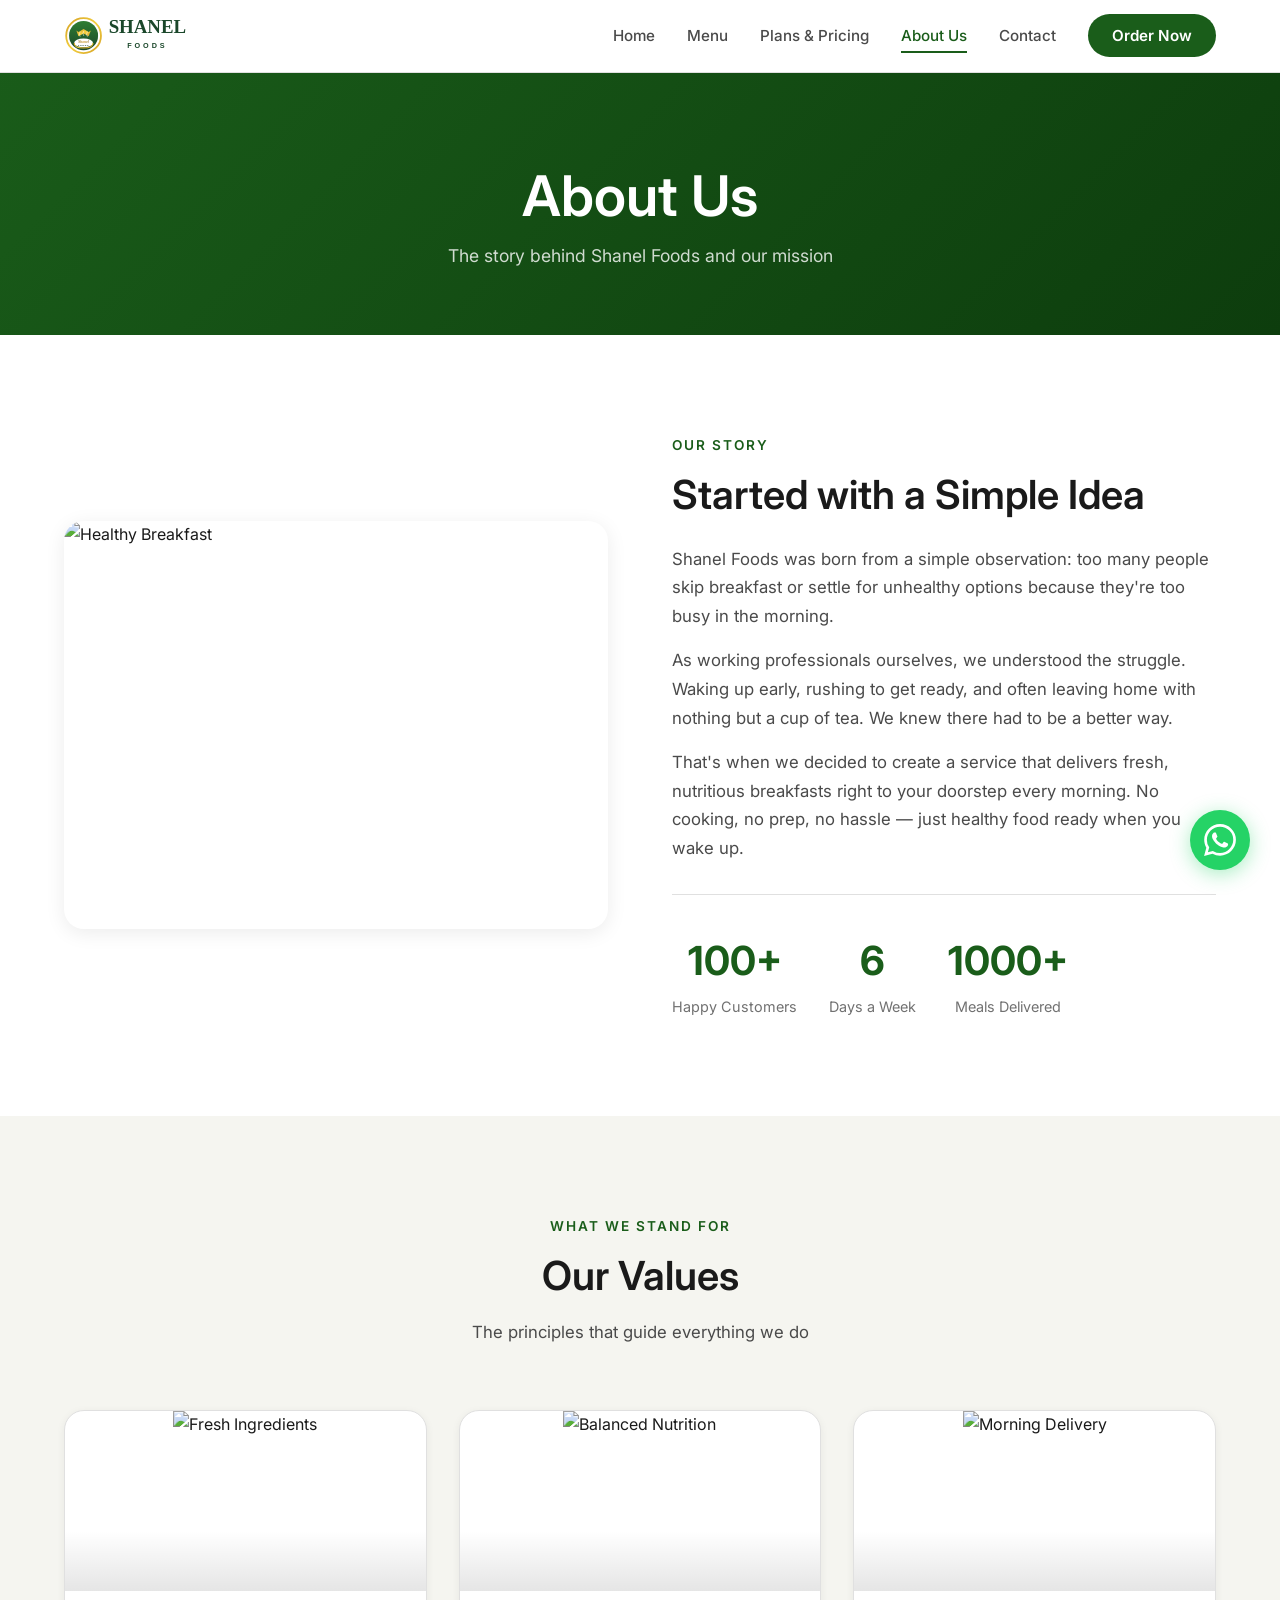
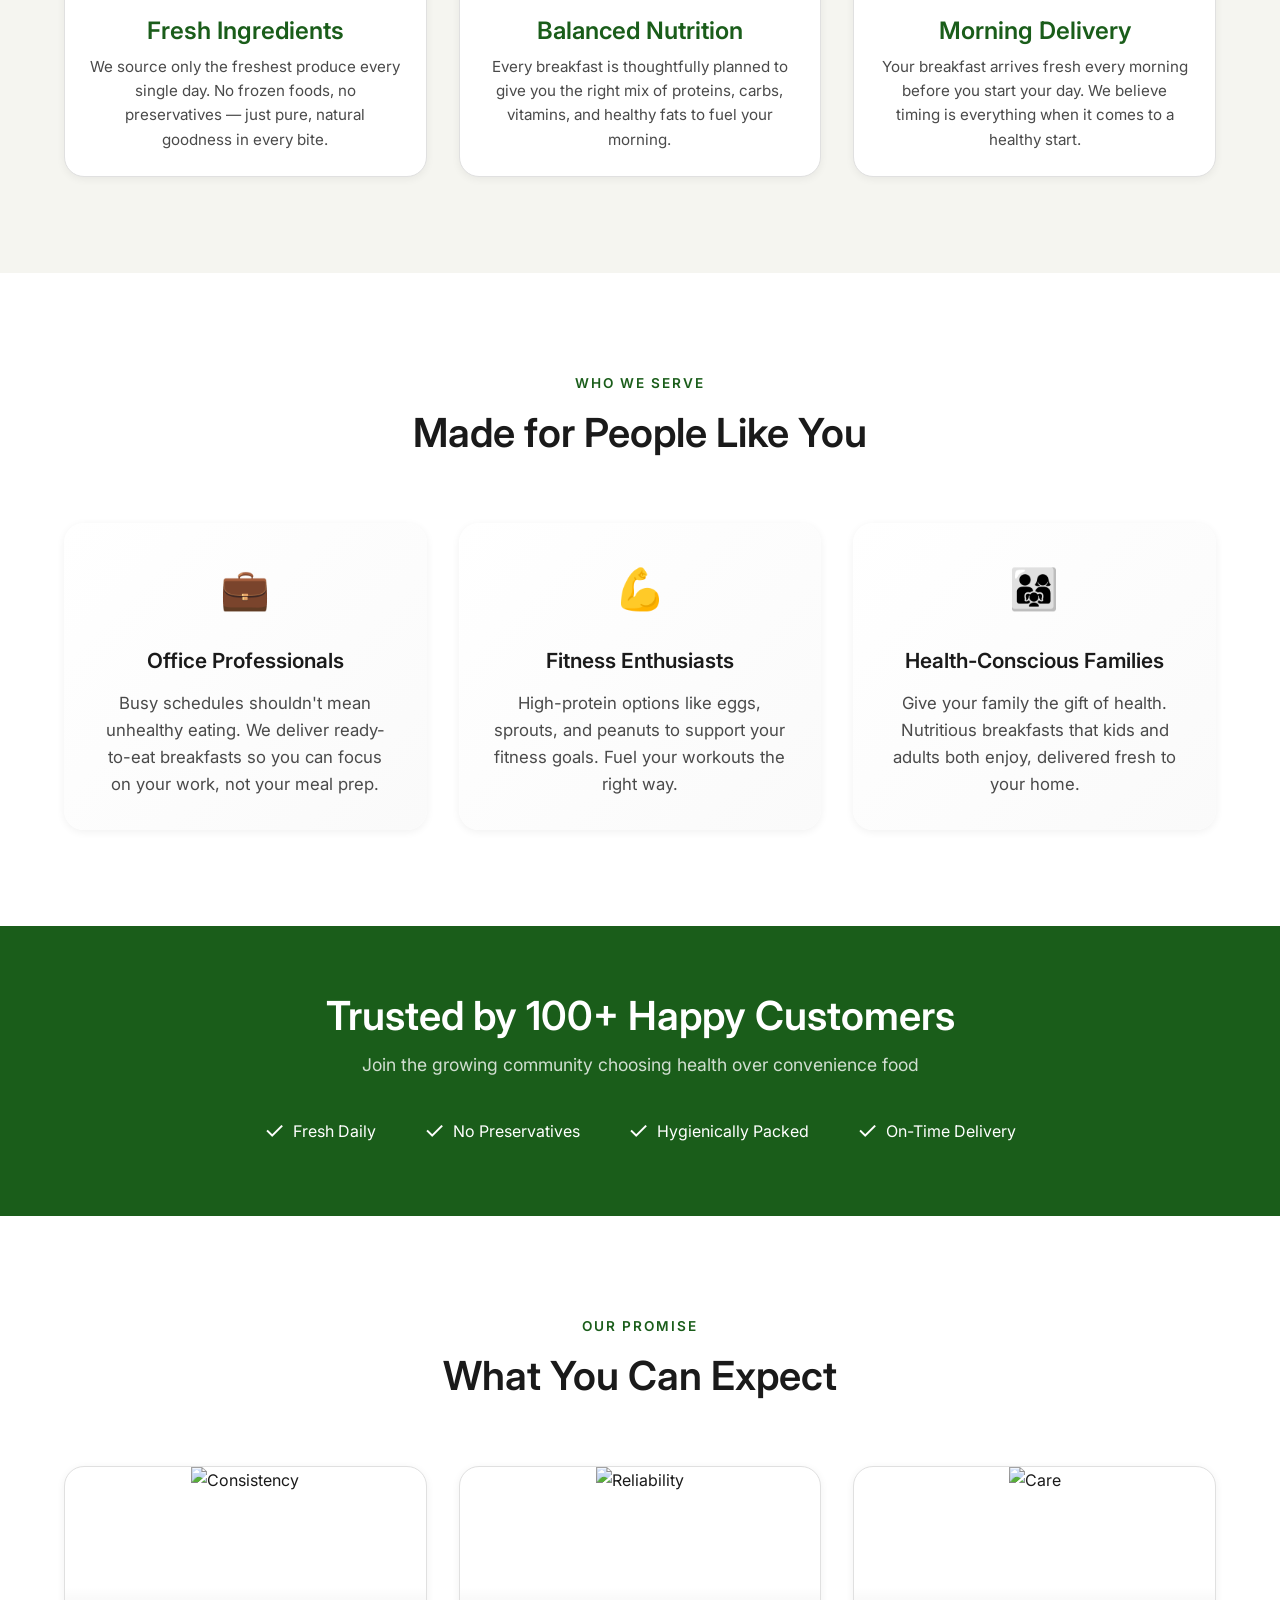
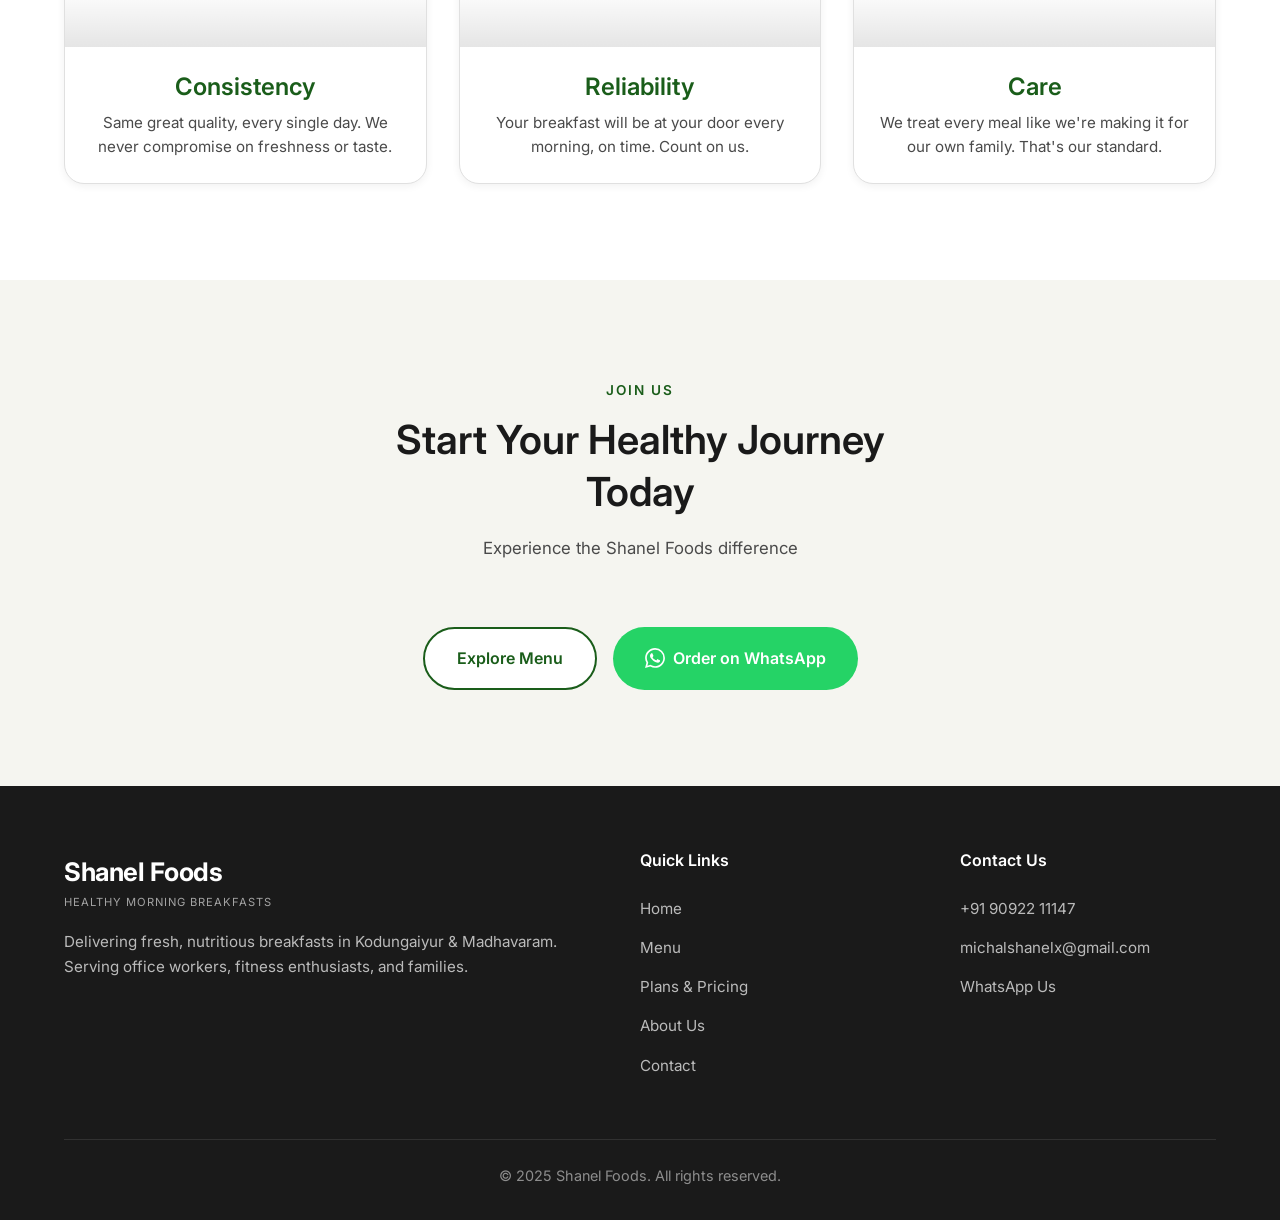
==== commit 06ab030f: "Add comprehensive SEO: meta tags, keywords, Open Graph, structured data for all pages" ====
--- a/about.html
+++ b/about.html
@@ -3,8 +3,34 @@
 <head>
     <meta charset="UTF-8">
     <meta name="viewport" content="width=device-width, initial-scale=1.0">
-    <title>About Us | Shanel Foods - Healthy Morning Breakfasts</title>
-    <meta name="description" content="Learn about Shanel Foods - our mission to deliver fresh, healthy breakfasts to busy professionals and health-conscious families.">
+    <meta name="google-site-verification" content="KnDDmXjN0e_a5bDSrs1IpTeSx2YQhEuI0XfjEdIGVVA" />
+    <title>About Shanel Foods | Healthy Breakfast Delivery Service in Chennai</title>
+    <meta name="description" content="Shanel Foods delivers fresh, healthy breakfasts to busy professionals and families in Kodungaiyur & Madhavaram, Chennai. Quality nutrition every morning.">
+    <meta name="keywords" content="about Shanel Foods, breakfast delivery Chennai, healthy food startup, Kodungaiyur food delivery, Madhavaram breakfast">
+    <meta name="robots" content="index, follow">
+    <link rel="canonical" href="https://shanelfoods.pages.dev/about.html">
+
+    <!-- Open Graph -->
+    <meta property="og:type" content="website">
+    <meta property="og:url" content="https://shanelfoods.pages.dev/about.html">
+    <meta property="og:title" content="About Shanel Foods | Healthy Breakfast Delivery">
+    <meta property="og:description" content="Fresh, healthy breakfasts delivered to busy professionals and families in Chennai.">
+    <meta property="og:site_name" content="Shanel Foods">
+
+    <!-- Structured Data -->
+    <script type="application/ld+json">
+    {
+        "@context": "https://schema.org",
+        "@type": "AboutPage",
+        "mainEntity": {
+            "@type": "LocalBusiness",
+            "name": "Shanel Foods",
+            "description": "Healthy breakfast delivery service in Chennai",
+            "areaServed": ["Kodungaiyur", "Madhavaram", "Chennai"]
+        }
+    }
+    </script>
+
     <link rel="preconnect" href="https://fonts.googleapis.com">
     <link rel="preconnect" href="https://fonts.gstatic.com" crossorigin>
     <link href="https://fonts.googleapis.com/css2?family=Inter:wght@400;500;600;700&display=swap" rel="stylesheet">
--- a/styles.css
+++ b/styles.css
@@ -354,6 +354,182 @@
 }
 
 /* ========================================
+   Quote Section
+   ======================================== */
+.quote-section {
+    background: #1a5d1a;
+    background: -webkit-linear-gradient(135deg, #1a5d1a 0%, #0d3d0d 100%);
+    background: -moz-linear-gradient(135deg, #1a5d1a 0%, #0d3d0d 100%);
+    background: -o-linear-gradient(135deg, #1a5d1a 0%, #0d3d0d 100%);
+    background: linear-gradient(135deg, #1a5d1a 0%, #0d3d0d 100%);
+    padding: 2rem 0;
+    text-align: center;
+    -webkit-transform: translateZ(0);
+    transform: translateZ(0);
+}
+
+.quote-section.quote-top {
+    margin-top: 80px;
+}
+
+.main-quote {
+    position: relative;
+    max-width: 800px;
+    margin: 0 auto;
+    padding: 0 2rem;
+}
+
+.quote-mark {
+    font-family: Georgia, serif;
+    font-size: 5rem;
+    color: rgba(255, 255, 255, 0.15);
+    position: absolute;
+    top: -1.5rem;
+    left: 0;
+    line-height: 1;
+}
+
+.main-quote p {
+    color: #ffffff;
+    color: rgba(255, 255, 255, 0.9);
+    font-size: 1.2rem;
+    font-style: italic;
+    line-height: 1.5;
+    margin: 0;
+    font-family: Georgia, "Times New Roman", serif;
+}
+
+.main-quote .quote-highlight {
+    color: #f9a825;
+    font-size: 1.35rem;
+    font-weight: 600;
+    font-style: normal;
+    margin-top: 0.5rem;
+    display: block;
+}
+
+@media (max-width: 768px) {
+    .quote-section {
+        padding: 1.5rem 0;
+    }
+
+    .quote-section.quote-top {
+        margin-top: 90px;
+    }
+
+    .main-quote p {
+        font-size: 1.1rem;
+    }
+
+    .main-quote .quote-highlight {
+        font-size: 1.2rem;
+    }
+
+    .quote-mark {
+        font-size: 4rem;
+        top: -0.5rem;
+    }
+}
+
+/* ========================================
+   Order Now Section
+   ======================================== */
+.order-now-section {
+    background: linear-gradient(135deg, #f8f9fa 0%, #e9ecef 100%);
+    padding: 1.25rem 0;
+    text-align: center;
+}
+
+.order-content h3 {
+    color: var(--primary);
+    font-size: 1.8rem;
+    margin-bottom: 0.5rem;
+}
+
+.order-content p {
+    color: var(--text-light);
+    font-size: 1rem;
+    margin-bottom: 1.5rem;
+}
+
+.order-buttons {
+    display: flex;
+    justify-content: center;
+    gap: 1rem;
+    flex-wrap: wrap;
+}
+
+.order-btn {
+    display: inline-flex;
+    align-items: center;
+    gap: 0.5rem;
+    padding: 0.875rem 1.5rem;
+    border-radius: 50px;
+    font-weight: 600;
+    font-size: 1rem;
+    text-decoration: none;
+    transition: all 0.3s ease;
+}
+
+.order-btn svg {
+    width: 20px;
+    height: 20px;
+    vertical-align: middle;
+    position: relative;
+    top: -1px;
+}
+
+.whatsapp-btn {
+    background: #25D366;
+    color: white;
+}
+
+.whatsapp-btn:hover {
+    background: #1da851;
+    transform: translateY(-2px);
+    box-shadow: 0 4px 15px rgba(37, 211, 102, 0.4);
+}
+
+.call-btn {
+    background: var(--primary);
+    color: white;
+}
+
+.call-btn:hover {
+    background: #154a15;
+    transform: translateY(-2px);
+    box-shadow: 0 4px 15px rgba(26, 93, 26, 0.4);
+}
+
+@media (max-width: 768px) {
+    .order-now-section {
+        padding: 1rem 0;
+    }
+
+    .order-content h3 {
+        font-size: 1.4rem;
+        margin-bottom: 0.25rem;
+    }
+
+    .order-content p {
+        margin-bottom: 1rem;
+        font-size: 0.9rem;
+    }
+
+    .order-buttons {
+        flex-direction: column;
+        align-items: center;
+    }
+
+    .order-btn {
+        width: 100%;
+        max-width: 280px;
+        justify-content: center;
+        padding: 0.75rem 1.25rem;
+    }
+}
+
+/* ========================================
    Highlights / Features
    ======================================== */
 .highlights {
@@ -631,6 +807,133 @@
     background: var(--bg-cream);
 }
 
+/* Menu Tabs */
+.menu-tabs {
+    display: flex;
+    justify-content: center;
+    gap: 1rem;
+    margin-bottom: 2rem;
+}
+
+.menu-tab {
+    display: inline-flex;
+    align-items: center;
+    gap: 0.5rem;
+    padding: 0.875rem 2rem;
+    border: 2px solid var(--primary);
+    background: transparent;
+    color: var(--primary);
+    font-size: 1rem;
+    font-weight: 600;
+    border-radius: 50px;
+    cursor: pointer;
+    transition: all 0.3s ease;
+}
+
+.menu-tab:hover {
+    background: rgba(26, 93, 26, 0.1);
+}
+
+.menu-tab.active {
+    background: var(--primary);
+    color: white;
+}
+
+.veg-icon, .nonveg-icon {
+    width: 16px;
+    height: 16px;
+    border: 2px solid;
+    border-radius: 3px;
+    position: relative;
+    display: inline-block;
+}
+
+.veg-icon {
+    border-color: #2e7d32;
+}
+
+.veg-icon::after {
+    content: '';
+    position: absolute;
+    width: 8px;
+    height: 8px;
+    background: #2e7d32;
+    border-radius: 50%;
+    top: 50%;
+    left: 50%;
+    transform: translate(-50%, -50%);
+}
+
+.nonveg-icon {
+    border-color: #c62828;
+}
+
+.nonveg-icon::after {
+    content: '';
+    position: absolute;
+    width: 0;
+    height: 0;
+    border-left: 5px solid transparent;
+    border-right: 5px solid transparent;
+    border-bottom: 8px solid #c62828;
+    top: 50%;
+    left: 50%;
+    transform: translate(-50%, -50%);
+}
+
+.menu-tab.active .veg-icon {
+    border-color: white;
+}
+
+.menu-tab.active .veg-icon::after {
+    background: white;
+}
+
+.menu-tab.active .nonveg-icon {
+    border-color: white;
+}
+
+.menu-tab.active .nonveg-icon::after {
+    border-bottom-color: white;
+}
+
+.menu-content {
+    display: none;
+}
+
+.menu-content.active {
+    display: block;
+}
+
+/* Egg Badge */
+.egg-badge {
+    display: inline-block;
+    background: #c62828;
+    color: white;
+    font-size: 0.7rem;
+    padding: 0.25rem 0.5rem;
+    border-radius: 4px;
+    margin-top: 0.5rem;
+    font-weight: 600;
+}
+
+.menu-card.egg-day {
+    border-left: 3px solid #c62828;
+}
+
+@media (max-width: 768px) {
+    .menu-tabs {
+        flex-direction: column;
+        align-items: center;
+    }
+
+    .menu-tab {
+        width: 100%;
+        max-width: 250px;
+        justify-content: center;
+    }
+}
+
 .menu-grid {
     display: grid;
     grid-template-columns: repeat(auto-fit, minmax(340px, 1fr));
@@ -1187,8 +1490,19 @@
     color: var(--white);
 }
 
+.footer-order {
+    padding: 1.5rem 0;
+    margin-top: 1.5rem;
+    border-top: 1px solid rgba(255,255,255,0.1);
+    text-align: center;
+}
+
+.footer-order .order-buttons {
+    justify-content: center;
+}
+
 .footer-bottom {
-    padding-top: 2rem;
+    padding-top: 1.5rem;
     border-top: 1px solid rgba(255,255,255,0.1);
     text-align: center;
 }
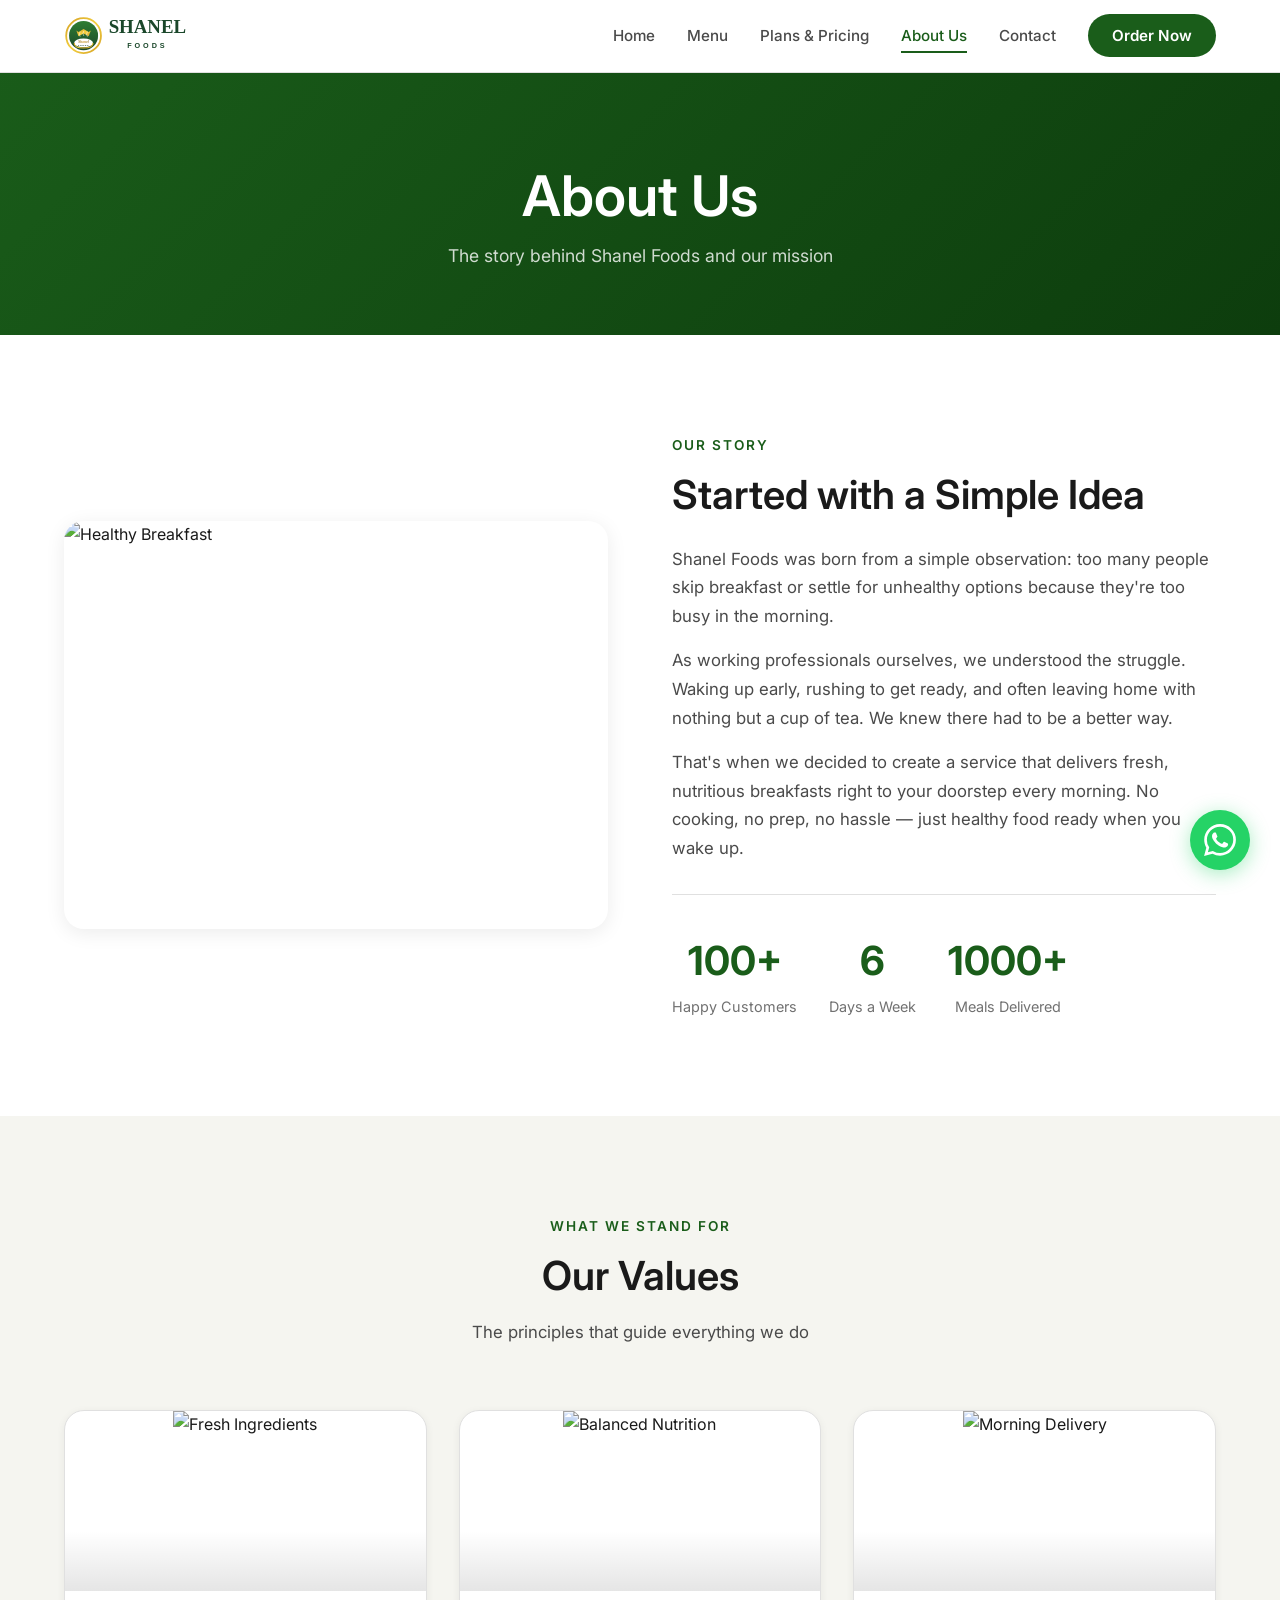
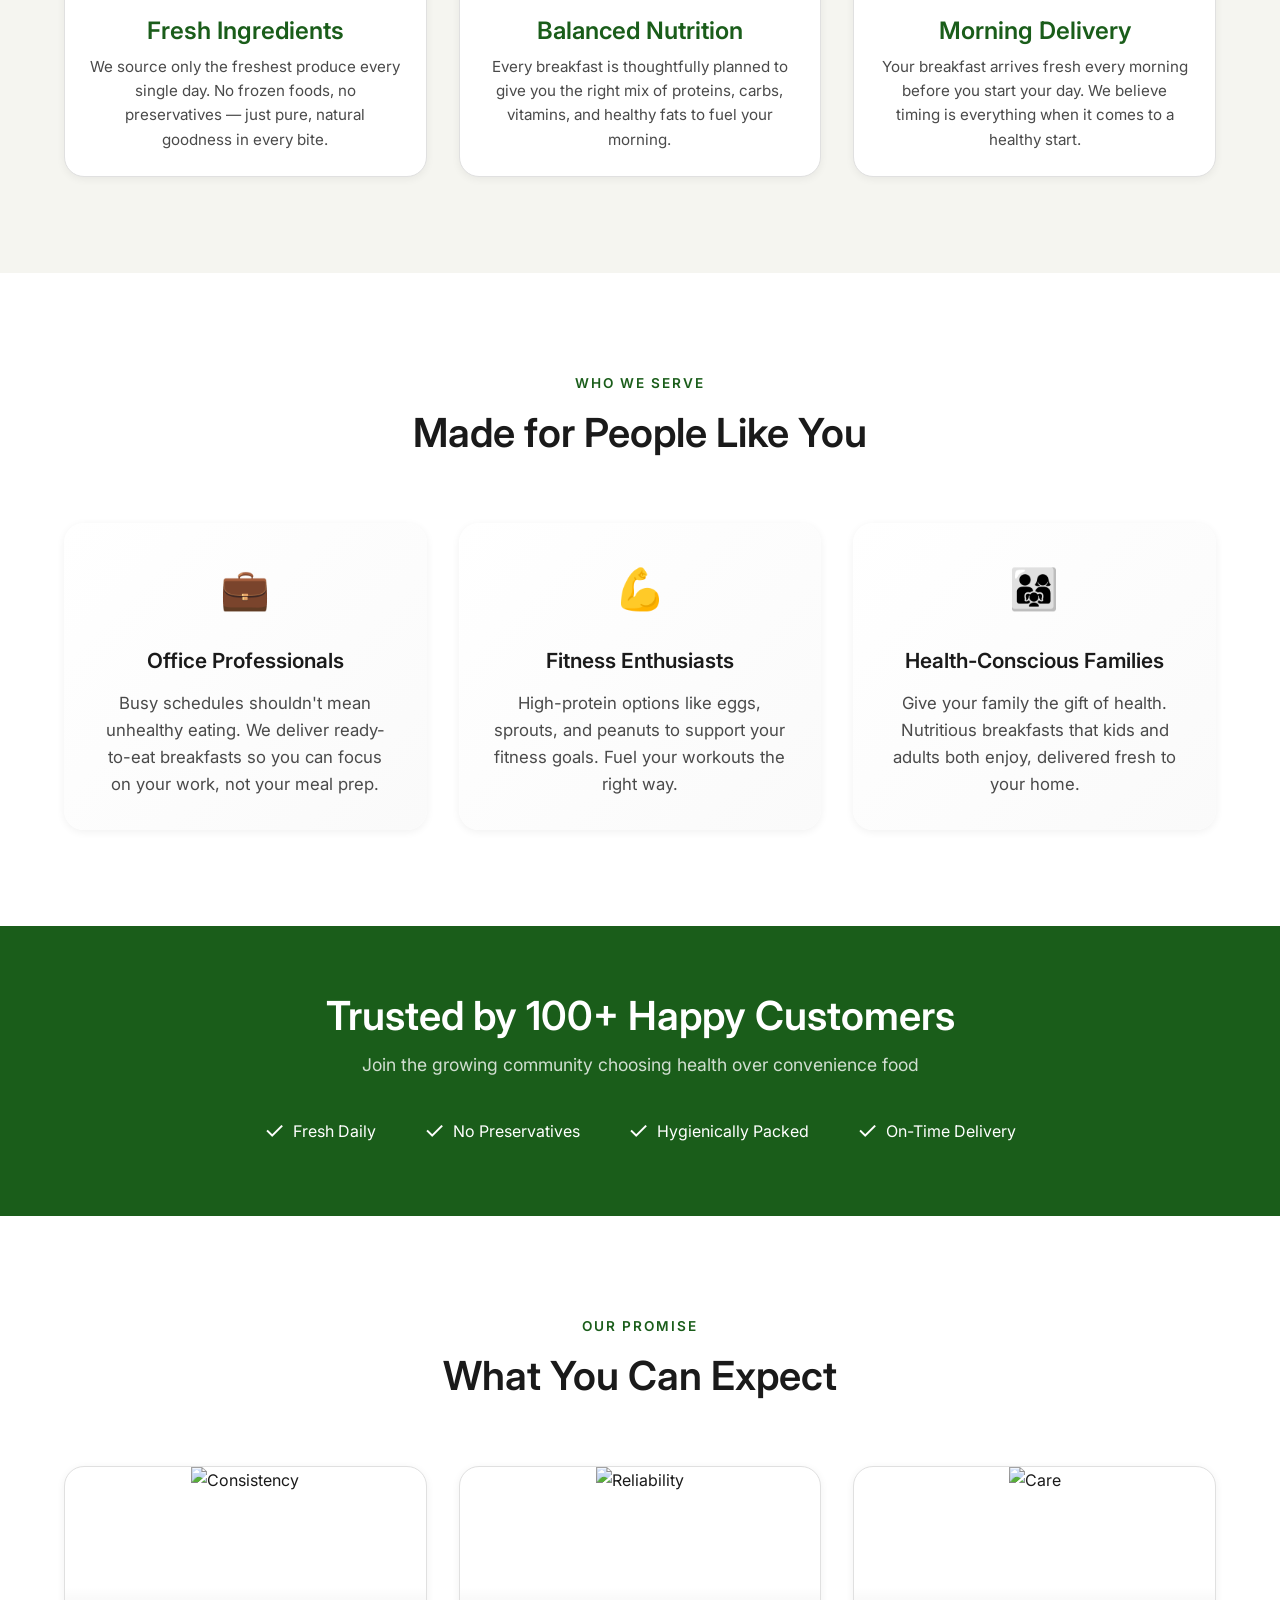
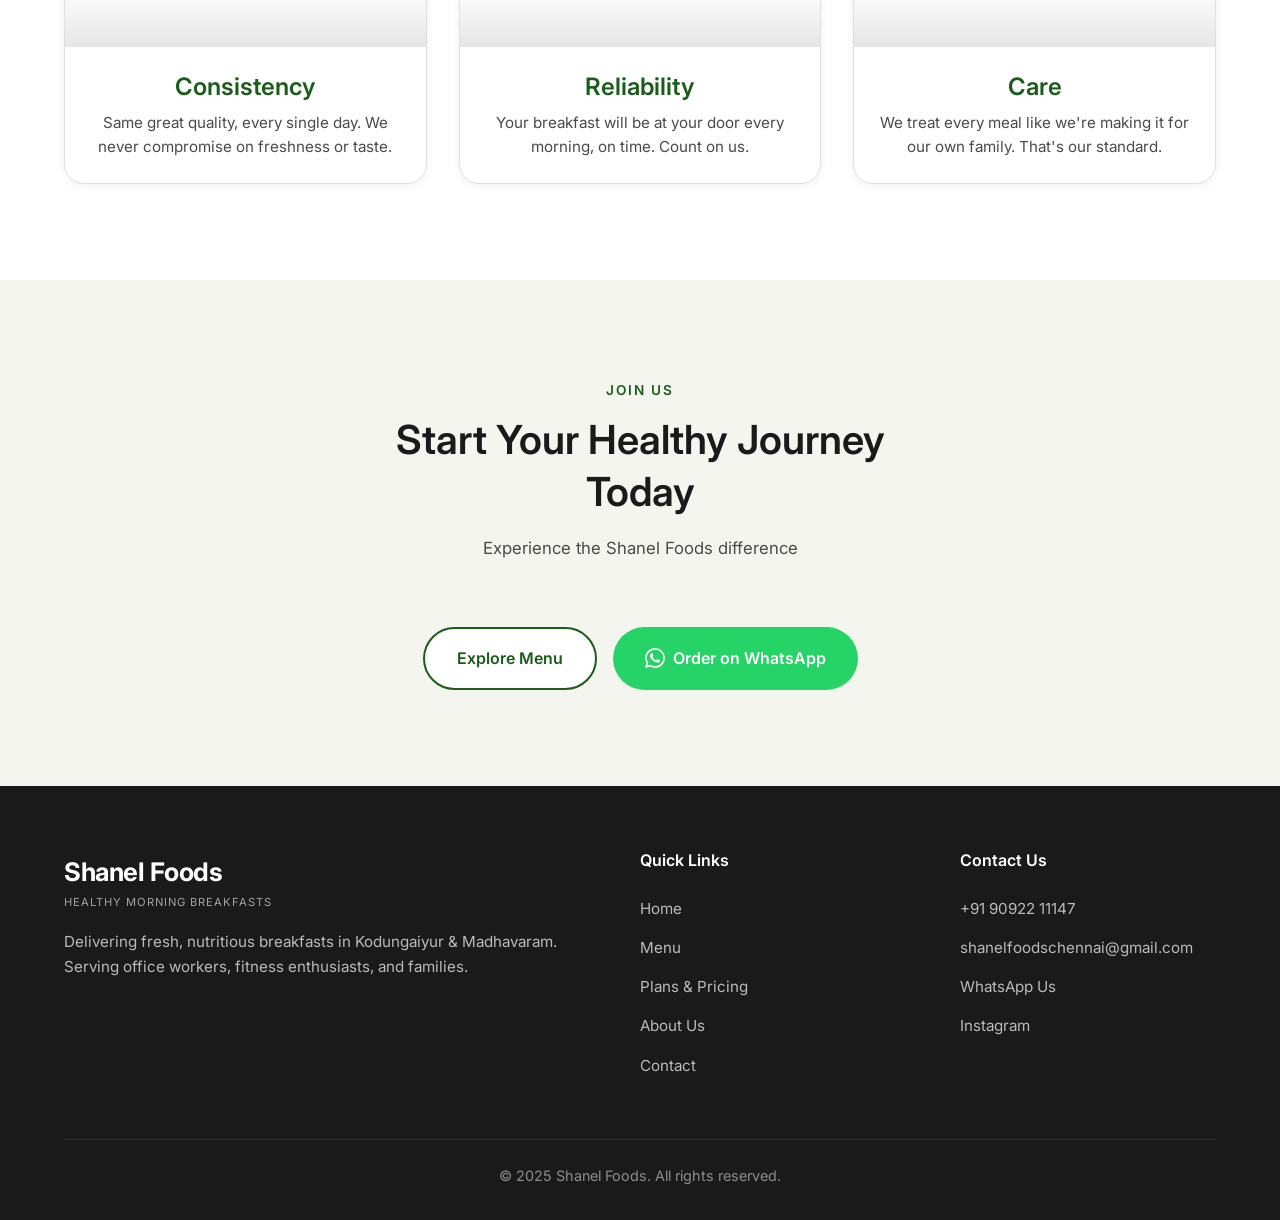
==== commit 6ed569ce: "Update email to shanelfoodschennai@gmail.com and add Instagram link 🤖 Generated with [Claude Code](h" ====
--- a/about.html
+++ b/about.html
@@ -55,7 +55,7 @@
                 <li><a href="pricing.html">Plans & Pricing</a></li>
                 <li><a href="about.html" class="active">About Us</a></li>
                 <li><a href="contact.html">Contact</a></li>
-                <li><a href="https://wa.me/919092211147" class="nav-cta">Order Now</a></li>
+                <li><a href="https://wa.me/919092211147?text=Hi! I'd like to order healthy breakfast." class="nav-cta">Order Now</a></li>
             </ul>
         </nav>
     </header>
@@ -232,7 +232,7 @@
             </div>
             <div style="display: flex; gap: 1rem; justify-content: center; flex-wrap: wrap;">
                 <a href="menu.html" class="btn btn-secondary">Explore Menu</a>
-                <a href="https://wa.me/919092211147" class="btn btn-whatsapp">
+                <a href="https://wa.me/919092211147?text=Hi! I'd like to order healthy breakfast." class="btn btn-whatsapp">
                     <svg width="20" height="20" viewBox="0 0 24 24" fill="currentColor"><path d="M17.472 14.382c-.297-.149-1.758-.867-2.03-.967-.273-.099-.471-.148-.67.15-.197.297-.767.966-.94 1.164-.173.199-.347.223-.644.075-.297-.15-1.255-.463-2.39-1.475-.883-.788-1.48-1.761-1.653-2.059-.173-.297-.018-.458.13-.606.134-.133.298-.347.446-.52.149-.174.198-.298.298-.497.099-.198.05-.371-.025-.52-.075-.149-.669-1.612-.916-2.207-.242-.579-.487-.5-.669-.51-.173-.008-.371-.01-.57-.01-.198 0-.52.074-.792.372-.272.297-1.04 1.016-1.04 2.479 0 1.462 1.065 2.875 1.213 3.074.149.198 2.096 3.2 5.077 4.487.709.306 1.262.489 1.694.625.712.227 1.36.195 1.871.118.571-.085 1.758-.719 2.006-1.413.248-.694.248-1.289.173-1.413-.074-.124-.272-.198-.57-.347m-5.421 7.403h-.004a9.87 9.87 0 01-5.031-1.378l-.361-.214-3.741.982.998-3.648-.235-.374a9.86 9.86 0 01-1.51-5.26c.001-5.45 4.436-9.884 9.888-9.884 2.64 0 5.122 1.03 6.988 2.898a9.825 9.825 0 012.893 6.994c-.003 5.45-4.437 9.884-9.885 9.884m8.413-18.297A11.815 11.815 0 0012.05 0C5.495 0 .16 5.335.157 11.892c0 2.096.547 4.142 1.588 5.945L.057 24l6.305-1.654a11.882 11.882 0 005.683 1.448h.005c6.554 0 11.89-5.335 11.893-11.893a11.821 11.821 0 00-3.48-8.413z"/></svg>
                     Order on WhatsApp
                 </a>
@@ -265,8 +265,9 @@
                     <h4>Contact Us</h4>
                     <ul>
                         <li><a href="tel:+919092211147">+91 90922 11147</a></li>
-                        <li><a href="mailto:michalshanelx@gmail.com">michalshanelx@gmail.com</a></li>
-                        <li><a href="https://wa.me/919092211147">WhatsApp Us</a></li>
+                        <li><a href="mailto:shanelfoodschennai@gmail.com">shanelfoodschennai@gmail.com</a></li>
+                        <li><a href="https://wa.me/919092211147?text=Hi! I'd like to order healthy breakfast.">WhatsApp Us</a></li>
+                        <li><a href="https://instagram.com/shanelfoods" target="_blank">Instagram</a></li>
                     </ul>
                 </div>
             </div>
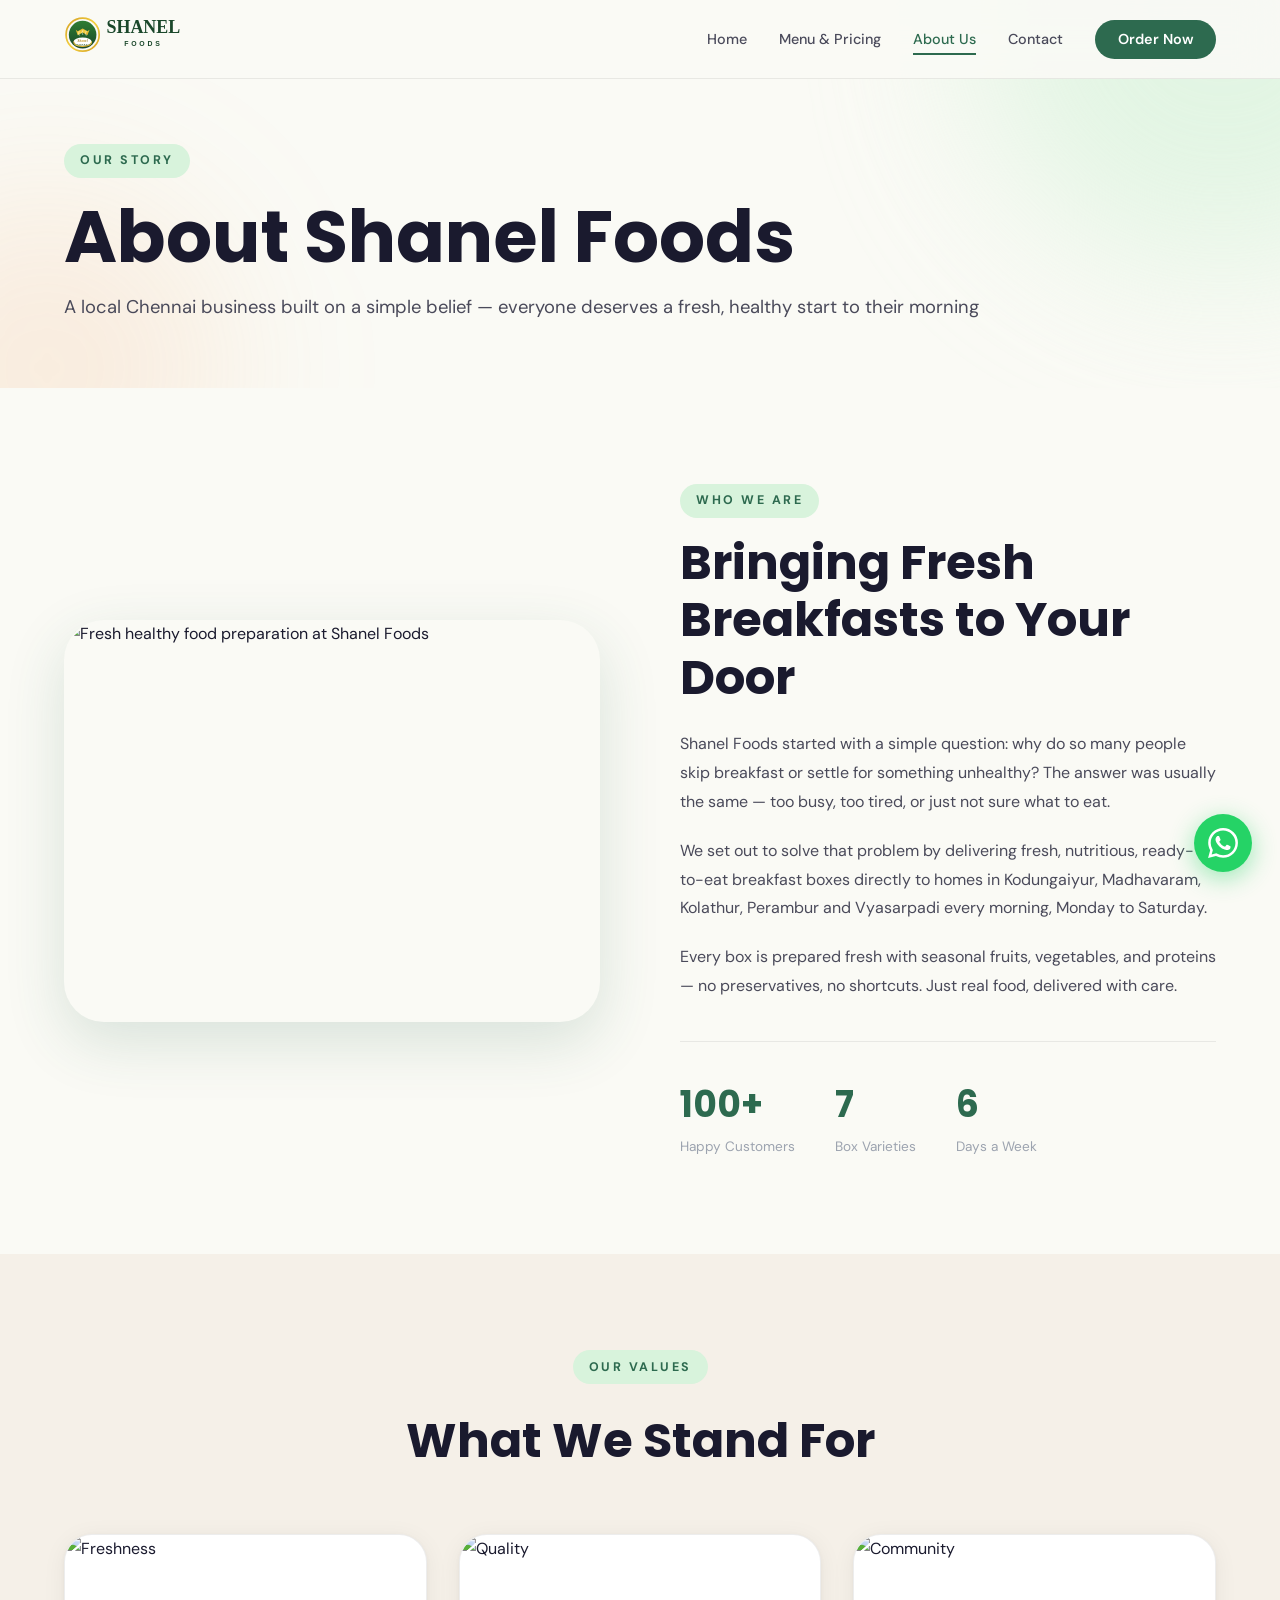
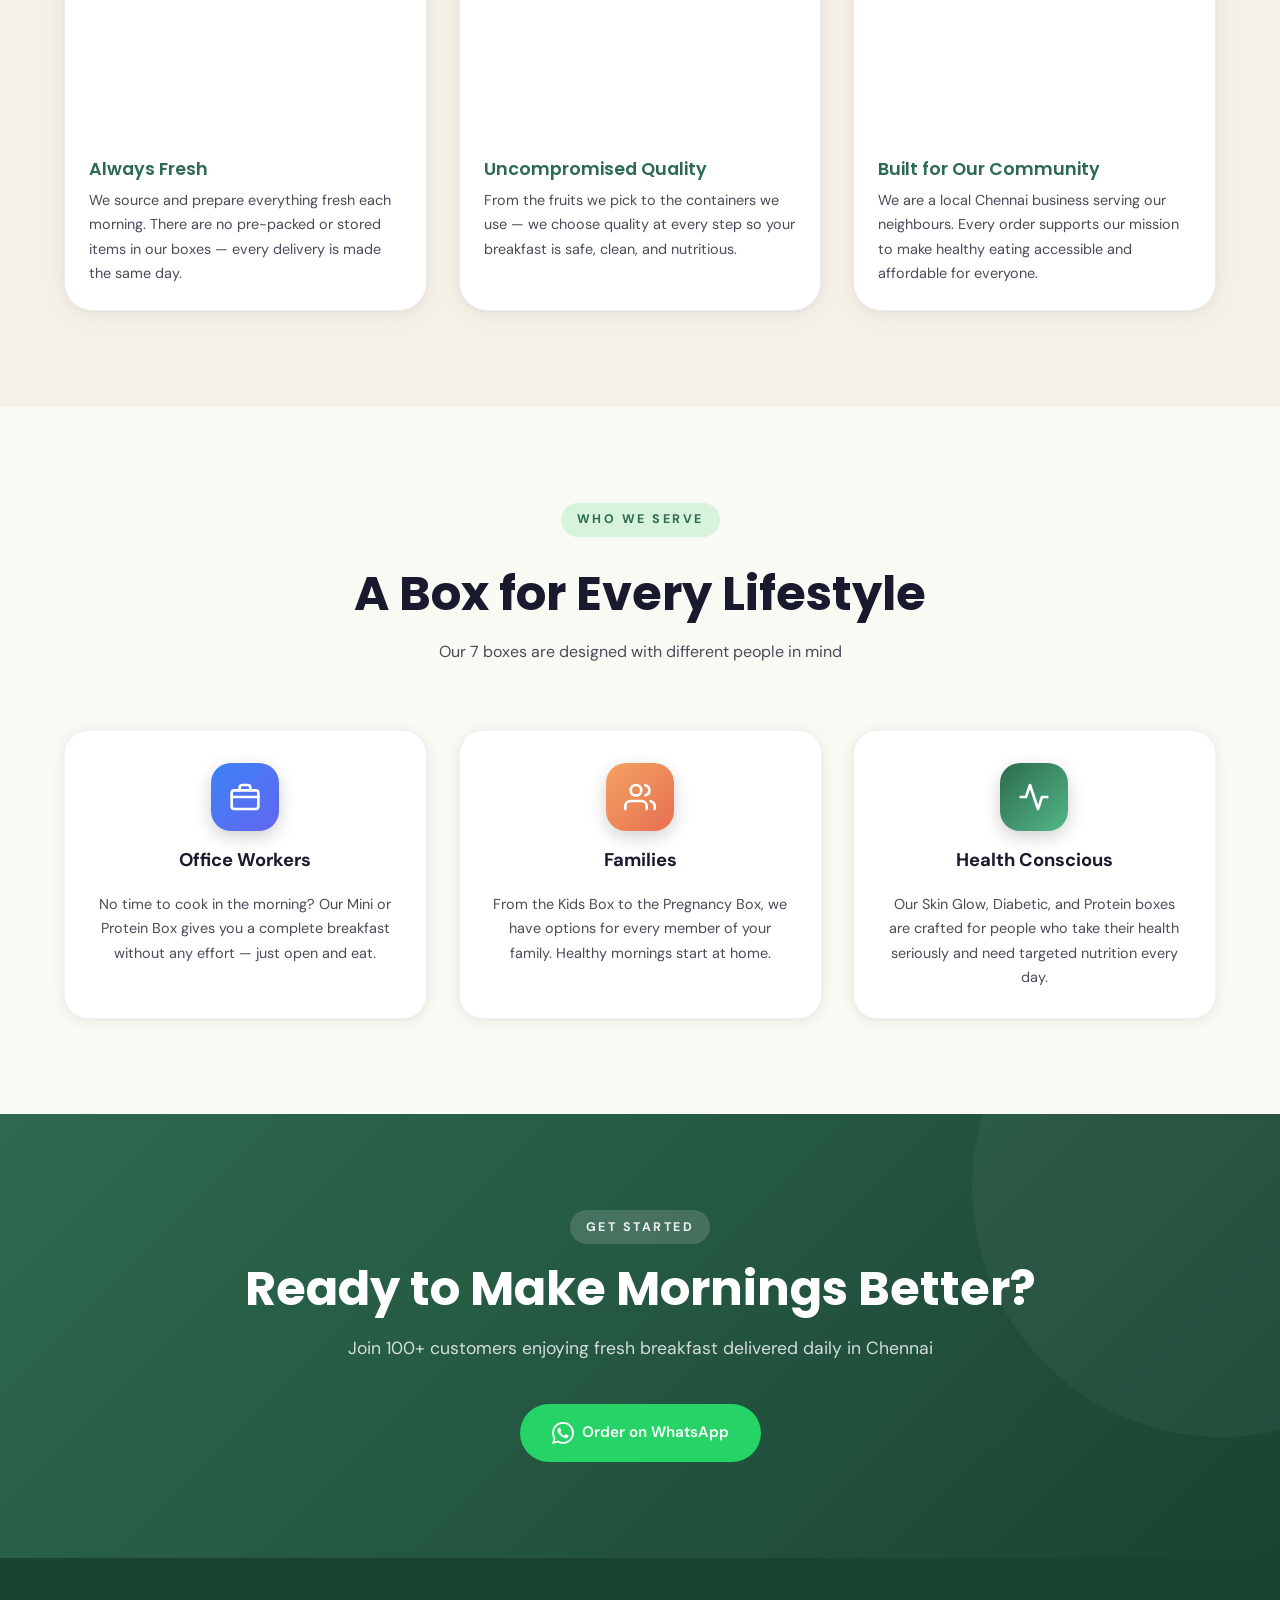
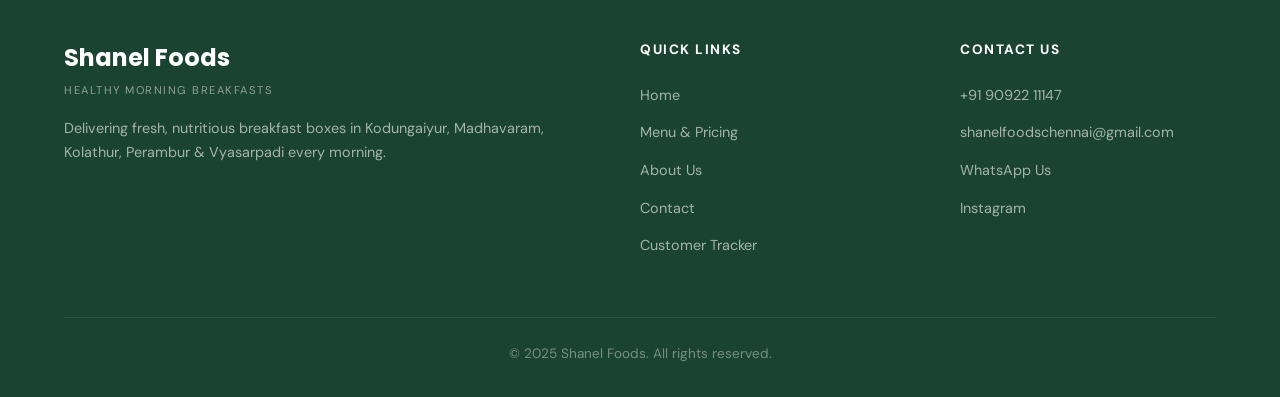
==== commit 9c55e5cb: "Redesign site: merge menu/pricing, update fonts, icons, and delivery areas - Merged menu.html and pr" ====
--- a/about.html
+++ b/about.html
@@ -3,56 +3,28 @@
 <head>
     <meta charset="UTF-8">
     <meta name="viewport" content="width=device-width, initial-scale=1.0">
-    <meta name="google-site-verification" content="KnDDmXjN0e_a5bDSrs1IpTeSx2YQhEuI0XfjEdIGVVA" />
-    <title>About Shanel Foods | Healthy Breakfast Delivery Service in Chennai</title>
-    <meta name="description" content="Shanel Foods delivers fresh, healthy breakfasts to busy professionals and families in Kodungaiyur & Madhavaram, Chennai. Quality nutrition every morning.">
-    <meta name="keywords" content="about Shanel Foods, breakfast delivery Chennai, healthy food startup, Kodungaiyur food delivery, Madhavaram breakfast">
+    <title>About Us | Shanel Foods - Our Story & Mission</title>
+    <meta name="description" content="Learn about Shanel Foods — a Chennai-based healthy breakfast delivery service committed to bringing fresh, nutritious meals to your doorstep every morning.">
     <meta name="robots" content="index, follow">
     <link rel="canonical" href="https://shanelfoods.pages.dev/about.html">
-
-    <!-- Open Graph -->
     <meta property="og:type" content="website">
     <meta property="og:url" content="https://shanelfoods.pages.dev/about.html">
-    <meta property="og:title" content="About Shanel Foods | Healthy Breakfast Delivery">
-    <meta property="og:description" content="Fresh, healthy breakfasts delivered to busy professionals and families in Chennai.">
+    <meta property="og:title" content="About Us | Shanel Foods">
     <meta property="og:site_name" content="Shanel Foods">
-
-    <!-- Structured Data -->
-    <script type="application/ld+json">
-    {
-        "@context": "https://schema.org",
-        "@type": "AboutPage",
-        "mainEntity": {
-            "@type": "LocalBusiness",
-            "name": "Shanel Foods",
-            "description": "Healthy breakfast delivery service in Chennai",
-            "areaServed": ["Kodungaiyur", "Madhavaram", "Chennai"]
-        }
-    }
-    </script>
-
     <link rel="preconnect" href="https://fonts.googleapis.com">
     <link rel="preconnect" href="https://fonts.gstatic.com" crossorigin>
-    <link href="https://fonts.googleapis.com/css2?family=Inter:wght@400;500;600;700&display=swap" rel="stylesheet">
+    <link href="https://fonts.googleapis.com/css2?family=Poppins:wght@400;600;700;800&family=DM+Sans:wght@300;400;500;600;700&display=swap" rel="stylesheet">
     <link rel="stylesheet" href="styles.css">
     <link rel="icon" type="image/svg+xml" href="favicon.svg">
 </head>
 <body>
-    <!-- Header -->
     <header>
         <nav>
-            <a href="index.html" class="logo">
-                <img src="logo.svg" alt="Shanel Foods - Healthy Morning Breakfasts" class="logo-img">
-            </a>
-            <div class="menu-toggle" onclick="toggleMenu()">
-                <span></span>
-                <span></span>
-                <span></span>
-            </div>
+            <a href="index.html" class="logo"><img src="logo.svg" alt="Shanel Foods" class="logo-img"></a>
+            <div class="menu-toggle" onclick="toggleMenu()"><span></span><span></span><span></span></div>
             <ul class="nav-links">
                 <li><a href="index.html">Home</a></li>
-                <li><a href="menu.html">Menu</a></li>
-                <li><a href="pricing.html">Plans & Pricing</a></li>
+                <li><a href="menu.html">Menu & Pricing</a></li>
                 <li><a href="about.html" class="active">About Us</a></li>
                 <li><a href="contact.html">Contact</a></li>
                 <li><a href="https://wa.me/919092211147?text=Hi! I'd like to order healthy breakfast." class="nav-cta">Order Now</a></li>
@@ -62,9 +34,12 @@
 
     <!-- Page Header -->
     <section class="page-header">
+        <div class="blob blob-1"></div>
+        <div class="blob blob-2"></div>
         <div class="container">
-            <h1>About Us</h1>
-            <p>The story behind Shanel Foods and our mission</p>
+            <span class="section-label reveal">Our Story</span>
+            <h1 class="reveal">About Shanel Foods</h1>
+            <p class="reveal">A local Chennai business built on a simple belief — everyone deserves a fresh, healthy start to their morning</p>
         </div>
     </section>
 
@@ -72,28 +47,19 @@
     <section>
         <div class="container">
             <div class="about-content">
-                <div class="about-image">
-                    <img src="https://images.unsplash.com/photo-1494390248081-4e521a5940db?w=600&h=450&fit=crop" alt="Healthy Breakfast">
+                <div class="about-image reveal">
+                    <img src="https://images.unsplash.com/photo-1543362906-acfc16c67564?w=800&h=600&fit=crop" alt="Fresh healthy food preparation at Shanel Foods">
                 </div>
-                <div class="about-text">
-                    <span class="section-label">Our Story</span>
-                    <h2>Started with a Simple Idea</h2>
-                    <p>Shanel Foods was born from a simple observation: too many people skip breakfast or settle for unhealthy options because they're too busy in the morning.</p>
-                    <p>As working professionals ourselves, we understood the struggle. Waking up early, rushing to get ready, and often leaving home with nothing but a cup of tea. We knew there had to be a better way.</p>
-                    <p>That's when we decided to create a service that delivers fresh, nutritious breakfasts right to your doorstep every morning. No cooking, no prep, no hassle — just healthy food ready when you wake up.</p>
+                <div class="about-text reveal" style="transition-delay:.15s;">
+                    <span class="section-label">Who We Are</span>
+                    <h2>Bringing Fresh Breakfasts to Your Door</h2>
+                    <p>Shanel Foods started with a simple question: why do so many people skip breakfast or settle for something unhealthy? The answer was usually the same — too busy, too tired, or just not sure what to eat.</p>
+                    <p>We set out to solve that problem by delivering fresh, nutritious, ready-to-eat breakfast boxes directly to homes in Kodungaiyur, Madhavaram, Kolathur, Perambur and Vyasarpadi every morning, Monday to Saturday.</p>
+                    <p>Every box is prepared fresh with seasonal fruits, vegetables, and proteins — no preservatives, no shortcuts. Just real food, delivered with care.</p>
                     <div class="about-stats">
-                        <div class="stat">
-                            <div class="stat-number">100+</div>
-                            <div class="stat-label">Happy Customers</div>
-                        </div>
-                        <div class="stat">
-                            <div class="stat-number">6</div>
-                            <div class="stat-label">Days a Week</div>
-                        </div>
-                        <div class="stat">
-                            <div class="stat-number">1000+</div>
-                            <div class="stat-label">Meals Delivered</div>
-                        </div>
+                        <div><div class="stat-number">100+</div><div class="stat-label">Happy Customers</div></div>
+                        <div><div class="stat-number">7</div><div class="stat-label">Box Varieties</div></div>
+                        <div><div class="stat-number">6</div><div class="stat-label">Days a Week</div></div>
                     </div>
                 </div>
             </div>
@@ -101,34 +67,27 @@
     </section>
 
     <!-- Our Values -->
-    <section style="background: var(--bg-cream);">
+    <section style="background:var(--bg-cream);">
         <div class="container">
-            <div class="section-header">
-                <span class="section-label">What We Stand For</span>
-                <h2>Our Values</h2>
-                <p>The principles that guide everything we do</p>
+            <div class="section-header reveal">
+                <span class="section-label">Our Values</span>
+                <h2>What We Stand For</h2>
             </div>
             <div class="highlights-grid">
-                <div class="highlight-card">
-                    <div class="highlight-icon">
-                        <img src="https://images.unsplash.com/photo-1512621776951-a57141f2eefd?w=400&h=300&fit=crop" alt="Fresh Ingredients">
-                    </div>
-                    <h3>Fresh Ingredients</h3>
-                    <p>We source only the freshest produce every single day. No frozen foods, no preservatives — just pure, natural goodness in every bite.</p>
+                <div class="highlight-card tilt-card reveal" style="transition-delay:.05s;">
+                    <div class="highlight-icon"><img src="https://images.unsplash.com/photo-1490645935967-10de6ba17061?w=400&h=300&fit=crop" alt="Freshness"></div>
+                    <h3>Always Fresh</h3>
+                    <p>We source and prepare everything fresh each morning. There are no pre-packed or stored items in our boxes — every delivery is made the same day.</p>
                 </div>
-                <div class="highlight-card">
-                    <div class="highlight-icon">
-                        <img src="https://images.unsplash.com/photo-1490645935967-10de6ba17061?w=400&h=300&fit=crop" alt="Balanced Nutrition">
-                    </div>
-                    <h3>Balanced Nutrition</h3>
-                    <p>Every breakfast is thoughtfully planned to give you the right mix of proteins, carbs, vitamins, and healthy fats to fuel your morning.</p>
+                <div class="highlight-card tilt-card reveal" style="transition-delay:.1s;">
+                    <div class="highlight-icon"><img src="https://images.unsplash.com/photo-1584568694244-14fbdf83bd30?w=400&h=300&fit=crop" alt="Quality"></div>
+                    <h3>Uncompromised Quality</h3>
+                    <p>From the fruits we pick to the containers we use — we choose quality at every step so your breakfast is safe, clean, and nutritious.</p>
                 </div>
-                <div class="highlight-card">
-                    <div class="highlight-icon">
-                        <img src="https://images.unsplash.com/photo-1504754524776-8f4f37790ca0?w=400&h=300&fit=crop" alt="Morning Delivery">
-                    </div>
-                    <h3>Morning Delivery</h3>
-                    <p>Your breakfast arrives fresh every morning before you start your day. We believe timing is everything when it comes to a healthy start.</p>
+                <div class="highlight-card tilt-card reveal" style="transition-delay:.15s;">
+                    <div class="highlight-icon"><img src="https://images.unsplash.com/photo-1526367790999-0150786686a2?w=400&h=300&fit=crop" alt="Community"></div>
+                    <h3>Built for Our Community</h3>
+                    <p>We are a local Chennai business serving our neighbours. Every order supports our mission to make healthy eating accessible and affordable for everyone.</p>
                 </div>
             </div>
         </div>
@@ -137,106 +96,38 @@
     <!-- Who We Serve -->
     <section>
         <div class="container">
-            <div class="section-header">
+            <div class="section-header reveal">
                 <span class="section-label">Who We Serve</span>
-                <h2>Made for People Like You</h2>
+                <h2>A Box for Every Lifestyle</h2>
+                <p>Our 7 boxes are designed with different people in mind</p>
             </div>
-            <div class="menu-grid">
-                <div class="menu-card simple-card">
-                    <div class="menu-card-header">
-                        <span class="menu-day">💼</span>
-                        <h3>Office Professionals</h3>
-                    </div>
-                    <p>Busy schedules shouldn't mean unhealthy eating. We deliver ready-to-eat breakfasts so you can focus on your work, not your meal prep.</p>
+            <div class="boxes-grid-3">
+                <div class="box-card tilt-card reveal" style="transition-delay:.05s;">
+                    <div class="box-card-top"><span class="box-icon" style="background:linear-gradient(135deg,#3B82F6,#6366F1)"><svg width="32" height="32" viewBox="0 0 24 24" fill="none" stroke="#fff" stroke-width="2" stroke-linecap="round" stroke-linejoin="round"><rect x="2" y="7" width="20" height="14" rx="2"/><path d="M16 7V5a2 2 0 0 0-2-2h-4a2 2 0 0 0-2 2v2"/><path d="M2 12h20"/></svg></span><div class="box-name">Office Workers</div></div>
+                    <div class="box-card-body"><p style="font-size:.9rem;color:var(--text-mid);line-height:1.7;">No time to cook in the morning? Our Mini or Protein Box gives you a complete breakfast without any effort — just open and eat.</p></div>
                 </div>
-                <div class="menu-card simple-card">
-                    <div class="menu-card-header">
-                        <span class="menu-day">💪</span>
-                        <h3>Fitness Enthusiasts</h3>
-                    </div>
-                    <p>High-protein options like eggs, sprouts, and peanuts to support your fitness goals. Fuel your workouts the right way.</p>
+                <div class="box-card tilt-card reveal" style="transition-delay:.1s;">
+                    <div class="box-card-top"><span class="box-icon" style="background:linear-gradient(135deg,#F4A261,#E76F51)"><svg width="32" height="32" viewBox="0 0 24 24" fill="none" stroke="#fff" stroke-width="2" stroke-linecap="round" stroke-linejoin="round"><path d="M17 21v-2a4 4 0 0 0-4-4H5a4 4 0 0 0-4 4v2"/><circle cx="9" cy="7" r="4"/><path d="M23 21v-2a4 4 0 0 0-3-3.87"/><path d="M16 3.13a4 4 0 0 1 0 7.75"/></svg></span><div class="box-name">Families</div></div>
+                    <div class="box-card-body"><p style="font-size:.9rem;color:var(--text-mid);line-height:1.7;">From the Kids Box to the Pregnancy Box, we have options for every member of your family. Healthy mornings start at home.</p></div>
                 </div>
-                <div class="menu-card simple-card">
-                    <div class="menu-card-header">
-                        <span class="menu-day">👨‍👩‍👧</span>
-                        <h3>Health-Conscious Families</h3>
-                    </div>
-                    <p>Give your family the gift of health. Nutritious breakfasts that kids and adults both enjoy, delivered fresh to your home.</p>
+                <div class="box-card tilt-card reveal" style="transition-delay:.15s;">
+                    <div class="box-card-top"><span class="box-icon" style="background:linear-gradient(135deg,#2D6A4F,#52B788)"><svg width="32" height="32" viewBox="0 0 24 24" fill="none" stroke="#fff" stroke-width="2" stroke-linecap="round" stroke-linejoin="round"><polyline points="22 12 18 12 15 21 9 3 6 12 2 12"/></svg></span><div class="box-name">Health Conscious</div></div>
+                    <div class="box-card-body"><p style="font-size:.9rem;color:var(--text-mid);line-height:1.7;">Our Skin Glow, Diabetic, and Protein boxes are crafted for people who take their health seriously and need targeted nutrition every day.</p></div>
                 </div>
             </div>
         </div>
     </section>
 
-    <!-- Social Proof -->
-    <section class="social-proof">
+    <!-- CTA -->
+    <section class="cta-section reveal">
         <div class="container">
-            <h2>Trusted by 100+ Happy Customers</h2>
-            <p>Join the growing community choosing health over convenience food</p>
-            <div class="trust-badges">
-                <div class="trust-badge">
-                    <span>✓</span> Fresh Daily
-                </div>
-                <div class="trust-badge">
-                    <span>✓</span> No Preservatives
-                </div>
-                <div class="trust-badge">
-                    <span>✓</span> Hygienically Packed
-                </div>
-                <div class="trust-badge">
-                    <span>✓</span> On-Time Delivery
-                </div>
-            </div>
-        </div>
-    </section>
-
-    <!-- Our Promise -->
-    <section>
-        <div class="container">
-            <div class="section-header">
-                <span class="section-label">Our Promise</span>
-                <h2>What You Can Expect</h2>
-            </div>
-            <div class="highlights-grid">
-                <div class="highlight-card">
-                    <div class="highlight-icon">
-                        <img src="https://images.unsplash.com/photo-1543352634-a1c51d9f1fa7?w=400&h=300&fit=crop" alt="Consistency">
-                    </div>
-                    <h3>Consistency</h3>
-                    <p>Same great quality, every single day. We never compromise on freshness or taste.</p>
-                </div>
-                <div class="highlight-card">
-                    <div class="highlight-icon">
-                        <img src="https://images.unsplash.com/photo-1556742049-0cfed4f6a45d?w=400&h=300&fit=crop" alt="Reliability">
-                    </div>
-                    <h3>Reliability</h3>
-                    <p>Your breakfast will be at your door every morning, on time. Count on us.</p>
-                </div>
-                <div class="highlight-card">
-                    <div class="highlight-icon">
-                        <img src="https://images.unsplash.com/photo-1547592180-85f173990554?w=400&h=300&fit=crop" alt="Care">
-                    </div>
-                    <h3>Care</h3>
-                    <p>We treat every meal like we're making it for our own family. That's our standard.</p>
-                </div>
-            </div>
-        </div>
-    </section>
-
-    <!-- CTA Section -->
-    <section style="text-align: center; background: var(--bg-cream);">
-        <div class="container">
-            <div class="section-header">
-                <span class="section-label">Join Us</span>
-                <h2>Start Your Healthy Journey Today</h2>
-                <p>Experience the Shanel Foods difference</p>
-            </div>
-            <div style="display: flex; gap: 1rem; justify-content: center; flex-wrap: wrap;">
-                <a href="menu.html" class="btn btn-secondary">Explore Menu</a>
-                <a href="https://wa.me/919092211147?text=Hi! I'd like to order healthy breakfast." class="btn btn-whatsapp">
-                    <svg width="20" height="20" viewBox="0 0 24 24" fill="currentColor"><path d="M17.472 14.382c-.297-.149-1.758-.867-2.03-.967-.273-.099-.471-.148-.67.15-.197.297-.767.966-.94 1.164-.173.199-.347.223-.644.075-.297-.15-1.255-.463-2.39-1.475-.883-.788-1.48-1.761-1.653-2.059-.173-.297-.018-.458.13-.606.134-.133.298-.347.446-.52.149-.174.198-.298.298-.497.099-.198.05-.371-.025-.52-.075-.149-.669-1.612-.916-2.207-.242-.579-.487-.5-.669-.51-.173-.008-.371-.01-.57-.01-.198 0-.52.074-.792.372-.272.297-1.04 1.016-1.04 2.479 0 1.462 1.065 2.875 1.213 3.074.149.198 2.096 3.2 5.077 4.487.709.306 1.262.489 1.694.625.712.227 1.36.195 1.871.118.571-.085 1.758-.719 2.006-1.413.248-.694.248-1.289.173-1.413-.074-.124-.272-.198-.57-.347m-5.421 7.403h-.004a9.87 9.87 0 01-5.031-1.378l-.361-.214-3.741.982.998-3.648-.235-.374a9.86 9.86 0 01-1.51-5.26c.001-5.45 4.436-9.884 9.888-9.884 2.64 0 5.122 1.03 6.988 2.898a9.825 9.825 0 012.893 6.994c-.003 5.45-4.437 9.884-9.885 9.884m8.413-18.297A11.815 11.815 0 0012.05 0C5.495 0 .16 5.335.157 11.892c0 2.096.547 4.142 1.588 5.945L.057 24l6.305-1.654a11.882 11.882 0 005.683 1.448h.005c6.554 0 11.89-5.335 11.893-11.893a11.821 11.821 0 00-3.48-8.413z"/></svg>
-                    Order on WhatsApp
-                </a>
-            </div>
+            <span class="section-label">Get Started</span>
+            <h2>Ready to Make Mornings Better?</h2>
+            <p>Join 100+ customers enjoying fresh breakfast delivered daily in Chennai</p>
+            <a href="https://wa.me/919092211147?text=Hi! I'd like to start ordering from Shanel Foods." class="btn btn-whatsapp">
+                <svg width="22" height="22" viewBox="0 0 24 24" fill="currentColor"><path d="M17.472 14.382c-.297-.149-1.758-.867-2.03-.967-.273-.099-.471-.148-.67.15-.197.297-.767.966-.94 1.164-.173.199-.347.223-.644.075-.297-.15-1.255-.463-2.39-1.475-.883-.788-1.48-1.761-1.653-2.059-.173-.297-.018-.458.13-.606.134-.133.298-.347.446-.52.149-.174.198-.298.298-.497.099-.198.05-.371-.025-.52-.075-.149-.669-1.612-.916-2.207-.242-.579-.487-.5-.669-.51-.173-.008-.371-.01-.57-.01-.198 0-.52.074-.792.372-.272.297-1.04 1.016-1.04 2.479 0 1.462 1.065 2.875 1.213 3.074.149.198 2.096 3.2 5.077 4.487.709.306 1.262.489 1.694.625.712.227 1.36.195 1.871.118.571-.085 1.758-.719 2.006-1.413.248-.694.248-1.289.173-1.413-.074-.124-.272-.198-.57-.347m-5.421 7.403h-.004a9.87 9.87 0 01-5.031-1.378l-.361-.214-3.741.982.998-3.648-.235-.374a9.86 9.86 0 01-1.51-5.26c.001-5.45 4.436-9.884 9.888-9.884 2.64 0 5.122 1.03 6.988 2.898a9.825 9.825 0 012.893 6.994c-.003 5.45-4.437 9.884-9.885 9.884m8.413-18.297A11.815 11.815 0 0012.05 0C5.495 0 .16 5.335.157 11.892c0 2.096.547 4.142 1.588 5.945L.057 24l6.305-1.654a11.882 11.882 0 005.683 1.448h.005c6.554 0 11.89-5.335 11.893-11.893a11.821 11.821 0 00-3.48-8.413z"/></svg>
+                Order on WhatsApp
+            </a>
         </div>
     </section>
 
@@ -245,20 +136,17 @@
         <div class="container">
             <div class="footer-content">
                 <div class="footer-brand">
-                    <div class="logo">
-                        <span class="logo-main">Shanel Foods</span>
-                        <span class="logo-sub">Healthy Morning Breakfasts</span>
-                    </div>
-                    <p>Delivering fresh, nutritious breakfasts in Kodungaiyur & Madhavaram. Serving office workers, fitness enthusiasts, and families.</p>
+                    <div><span class="logo-main">Shanel Foods</span><span class="logo-sub">Healthy Morning Breakfasts</span></div>
+                    <p>Delivering fresh, nutritious breakfast boxes in Kodungaiyur, Madhavaram, Kolathur, Perambur &amp; Vyasarpadi every morning.</p>
                 </div>
                 <div class="footer-links">
                     <h4>Quick Links</h4>
                     <ul>
                         <li><a href="index.html">Home</a></li>
-                        <li><a href="menu.html">Menu</a></li>
-                        <li><a href="pricing.html">Plans & Pricing</a></li>
+                        <li><a href="menu.html">Menu & Pricing</a></li>
                         <li><a href="about.html">About Us</a></li>
                         <li><a href="contact.html">Contact</a></li>
+                        <li><a href="tracker.html">Customer Tracker</a></li>
                     </ul>
                 </div>
                 <div class="footer-links">
@@ -266,36 +154,29 @@
                     <ul>
                         <li><a href="tel:+919092211147">+91 90922 11147</a></li>
                         <li><a href="mailto:shanelfoodschennai@gmail.com">shanelfoodschennai@gmail.com</a></li>
-                        <li><a href="https://wa.me/919092211147?text=Hi! I'd like to order healthy breakfast.">WhatsApp Us</a></li>
+                        <li><a href="https://wa.me/919092211147?text=Hi!">WhatsApp Us</a></li>
                         <li><a href="https://instagram.com/shanelfoods" target="_blank">Instagram</a></li>
                     </ul>
                 </div>
             </div>
-            <div class="footer-bottom">
-                <p>&copy; 2025 Shanel Foods. All rights reserved.</p>
-            </div>
+            <div class="footer-bottom"><p>&copy; 2025 Shanel Foods. All rights reserved.</p></div>
         </div>
     </footer>
 
-    <!-- Floating WhatsApp Button -->
     <a href="https://wa.me/919092211147?text=Hi! I'd like to order healthy breakfast." class="whatsapp-float" target="_blank">
         <svg viewBox="0 0 24 24"><path d="M17.472 14.382c-.297-.149-1.758-.867-2.03-.967-.273-.099-.471-.148-.67.15-.197.297-.767.966-.94 1.164-.173.199-.347.223-.644.075-.297-.15-1.255-.463-2.39-1.475-.883-.788-1.48-1.761-1.653-2.059-.173-.297-.018-.458.13-.606.134-.133.298-.347.446-.52.149-.174.198-.298.298-.497.099-.198.05-.371-.025-.52-.075-.149-.669-1.612-.916-2.207-.242-.579-.487-.5-.669-.51-.173-.008-.371-.01-.57-.01-.198 0-.52.074-.792.372-.272.297-1.04 1.016-1.04 2.479 0 1.462 1.065 2.875 1.213 3.074.149.198 2.096 3.2 5.077 4.487.709.306 1.262.489 1.694.625.712.227 1.36.195 1.871.118.571-.085 1.758-.719 2.006-1.413.248-.694.248-1.289.173-1.413-.074-.124-.272-.198-.57-.347m-5.421 7.403h-.004a9.87 9.87 0 01-5.031-1.378l-.361-.214-3.741.982.998-3.648-.235-.374a9.86 9.86 0 01-1.51-5.26c.001-5.45 4.436-9.884 9.888-9.884 2.64 0 5.122 1.03 6.988 2.898a9.825 9.825 0 012.893 6.994c-.003 5.45-4.437 9.884-9.885 9.884m8.413-18.297A11.815 11.815 0 0012.05 0C5.495 0 .16 5.335.157 11.892c0 2.096.547 4.142 1.588 5.945L.057 24l6.305-1.654a11.882 11.882 0 005.683 1.448h.005c6.554 0 11.89-5.335 11.893-11.893a11.821 11.821 0 00-3.48-8.413z"/></svg>
         <span class="tooltip">Order on WhatsApp</span>
     </a>
 
+    <script src="https://unpkg.com/vanilla-tilt@1.8.1/dist/vanilla-tilt.min.js"></script>
     <script>
-        function toggleMenu() {
-            document.querySelector('.nav-links').classList.toggle('active');
-        }
-
-        window.addEventListener('scroll', function() {
-            const header = document.querySelector('header');
-            if (window.scrollY > 50) {
-                header.classList.add('scrolled');
-            } else {
-                header.classList.remove('scrolled');
-            }
-        });
+        function toggleMenu() { document.querySelector('.nav-links').classList.toggle('active'); }
+        window.addEventListener('scroll', function() { document.querySelector('header').classList.toggle('scrolled', window.scrollY > 50); });
+        const observer = new IntersectionObserver((entries) => {
+            entries.forEach(entry => { if (entry.isIntersecting) { entry.target.classList.add('visible'); observer.unobserve(entry.target); } });
+        }, { threshold: 0.12 });
+        document.querySelectorAll('.reveal').forEach(el => observer.observe(el));
+        VanillaTilt.init(document.querySelectorAll('.tilt-card'), { max:7, speed:400, glare:true, 'max-glare':.08, scale:1.02 });
     </script>
 </body>
 </html>
--- a/styles.css
+++ b/styles.css
@@ -1,1667 +1,566 @@
 /* ========================================
-   Shanel Foods - Premium Stylesheet
-   Healthy Morning Breakfasts
+   Shanel Foods - Premium Food Brand Design
    ======================================== */
 
 :root {
-    --primary: #1a5d1a;
-    --primary-light: #2e7d32;
-    --primary-dark: #0d3d0d;
-    --accent: #f9a825;
-    --accent-hover: #f57f17;
-    --text-dark: #1a1a1a;
-    --text-medium: #4a4a4a;
-    --text-light: #717171;
-    --bg-light: #fafafa;
-    --bg-cream: #f5f5f0;
-    --white: #ffffff;
-    --border: #e0e0e0;
-    --shadow-sm: 0 2px 8px rgba(0,0,0,0.06);
-    --shadow-md: 0 4px 20px rgba(0,0,0,0.08);
-    --shadow-lg: 0 8px 40px rgba(0,0,0,0.12);
-    --radius-sm: 8px;
-    --radius-md: 12px;
-    --radius-lg: 20px;
-    --transition: all 0.3s ease;
-}
-
-* {
-    margin: 0;
-    padding: 0;
-    box-sizing: border-box;
-}
-
-html {
-    scroll-behavior: smooth;
-}
-
-body {
-    font-family: 'Inter', -apple-system, BlinkMacSystemFont, 'Segoe UI', Roboto, sans-serif;
-    line-height: 1.7;
-    color: var(--text-dark);
-    background: var(--white);
-    -webkit-font-smoothing: antialiased;
-}
-
-/* Typography */
-h1, h2, h3, h4, h5, h6 {
-    font-weight: 600;
-    line-height: 1.3;
-    color: var(--text-dark);
-}
-
-h1 { font-size: clamp(2rem, 5vw, 3.5rem); }
-h2 { font-size: clamp(1.75rem, 4vw, 2.5rem); }
-h3 { font-size: clamp(1.25rem, 3vw, 1.5rem); }
-
-p {
-    color: var(--text-medium);
-    font-size: 1.05rem;
-}
-
-a {
-    text-decoration: none;
-    color: inherit;
-    transition: var(--transition);
-}
-
-/* Container */
-.container {
-    max-width: 1200px;
-    margin: 0 auto;
-    padding: 0 1.5rem;
-}
-
-/* ========================================
-   Header & Navigation
-   ======================================== */
-header {
-    position: fixed;
-    top: 0;
-    left: 0;
-    right: 0;
-    z-index: 1000;
-    background: var(--white);
-    border-bottom: 1px solid var(--border);
-    transition: var(--transition);
-}
-
-header.scrolled {
-    box-shadow: var(--shadow-sm);
-}
-
-nav {
-    display: flex;
-    justify-content: space-between;
-    align-items: center;
-    padding: 1rem 0;
-    max-width: 1200px;
-    margin: 0 auto;
-    padding-left: 1.5rem;
-    padding-right: 1.5rem;
-}
-
-.logo {
-    display: flex;
-    flex-direction: column;
-}
-
-.logo-main {
-    font-size: 1.4rem;
-    font-weight: 700;
-    color: var(--primary);
-    letter-spacing: -0.5px;
-}
-
-.logo-sub {
-    font-size: 0.7rem;
-    color: var(--text-light);
-    text-transform: uppercase;
-    letter-spacing: 1px;
-}
-
-.logo-img {
-    height: 40px;
-    width: auto;
-}
-
-.nav-links {
-    display: flex;
-    align-items: center;
-    gap: 2rem;
-    list-style: none;
-}
-
-.nav-links a {
-    font-size: 0.95rem;
-    font-weight: 500;
-    color: var(--text-medium);
-    padding: 0.5rem 0;
-    position: relative;
-}
-
-.nav-links a::after {
-    content: '';
-    position: absolute;
-    bottom: 0;
-    left: 0;
-    width: 0;
-    height: 2px;
-    background: var(--primary);
-    transition: var(--transition);
-}
-
-.nav-links a:hover,
-.nav-links a.active {
-    color: var(--primary);
-}
-
-.nav-links a:hover::after,
-.nav-links a.active::after {
-    width: 100%;
-}
-
-.nav-cta {
-    background: var(--primary);
-    color: var(--white) !important;
-    padding: 0.75rem 1.5rem !important;
-    border-radius: 50px;
-    font-weight: 600 !important;
-}
-
-.nav-cta::after {
-    display: none !important;
-}
-
-.nav-cta:hover {
-    background: var(--primary-dark);
-    transform: translateY(-2px);
-}
-
-/* Mobile Menu */
-.menu-toggle {
-    display: none;
-    flex-direction: column;
-    gap: 5px;
-    cursor: pointer;
-    padding: 10px;
-}
-
-.menu-toggle span {
-    width: 24px;
-    height: 2px;
-    background: var(--text-dark);
-    transition: var(--transition);
-}
-
-/* ========================================
-   Buttons
-   ======================================== */
-.btn {
-    display: inline-flex;
-    align-items: center;
-    justify-content: center;
-    gap: 0.5rem;
-    padding: 1rem 2rem;
-    border-radius: 50px;
-    font-size: 1rem;
-    font-weight: 600;
-    cursor: pointer;
-    transition: var(--transition);
-    border: none;
-}
-
-.btn-primary {
-    background: var(--accent);
-    color: var(--text-dark);
-}
-
-.btn-primary:hover {
-    background: var(--accent-hover);
-    transform: translateY(-3px);
-    box-shadow: var(--shadow-md);
-}
-
-.btn-secondary {
-    background: var(--white);
-    color: var(--primary);
-    border: 2px solid var(--primary);
-}
-
-.btn-secondary:hover {
-    background: var(--primary);
-    color: var(--white);
-}
-
-.btn-whatsapp {
-    background: #25D366;
-    color: var(--white);
-}
-
-.btn-whatsapp:hover {
-    background: #1da851;
-    transform: translateY(-3px);
-    box-shadow: 0 8px 25px rgba(37, 211, 102, 0.3);
-}
-
-/* ========================================
-   Hero Section
-   ======================================== */
-.hero {
-    min-height: 100vh;
-    display: flex;
-    align-items: center;
-    padding: 8rem 0 4rem;
-    background: linear-gradient(135deg, var(--bg-cream) 0%, var(--white) 100%);
-    position: relative;
-    overflow: hidden;
-}
-
-.hero::before {
-    content: '';
-    position: absolute;
-    top: -50%;
-    right: -20%;
-    width: 70%;
-    height: 150%;
-    background: linear-gradient(135deg, rgba(26, 93, 26, 0.03) 0%, rgba(26, 93, 26, 0.08) 100%);
-    border-radius: 50%;
-    z-index: 0;
-}
-
-.hero .container {
-    display: grid;
-    grid-template-columns: 1fr 1fr;
-    gap: 4rem;
-    align-items: center;
-    position: relative;
-    z-index: 1;
-}
-
-.hero-content h1 {
-    margin-bottom: 1.5rem;
-    color: var(--text-dark);
-}
-
-.hero-content h1 span {
-    color: var(--primary);
-}
-
-.hero-content p {
-    font-size: 1.2rem;
-    margin-bottom: 2rem;
-    color: var(--text-medium);
-}
-
-.hero-buttons {
-    display: flex;
-    gap: 1rem;
-    flex-wrap: wrap;
-}
-
-.hero-image {
-    display: flex;
-    justify-content: center;
-    align-items: center;
-}
-
-.hero-visual {
-    width: 100%;
-    max-width: 500px;
-    aspect-ratio: 1;
-    border-radius: 30% 70% 70% 30% / 30% 30% 70% 70%;
-    overflow: hidden;
-    box-shadow: var(--shadow-lg);
-    animation: float 6s ease-in-out infinite;
-}
-
-.hero-visual img {
-    width: 100%;
-    height: 100%;
-    object-fit: cover;
-}
-
-@keyframes float {
-    0%, 100% { transform: translateY(0); }
-    50% { transform: translateY(-20px); }
-}
-
-/* ========================================
-   Section Styles
-   ======================================== */
-section {
-    padding: 6rem 0;
-}
-
-.section-header {
-    text-align: center;
-    max-width: 600px;
-    margin: 0 auto 4rem;
-}
-
-.section-header p {
-    margin-top: 1rem;
-}
-
-.section-label {
-    display: inline-block;
-    font-size: 0.85rem;
-    font-weight: 600;
-    color: var(--primary);
-    text-transform: uppercase;
-    letter-spacing: 2px;
-    margin-bottom: 0.75rem;
-}
-
-/* ========================================
-   Quote Section
-   ======================================== */
-.quote-section {
-    background: #1a5d1a;
-    background: -webkit-linear-gradient(135deg, #1a5d1a 0%, #0d3d0d 100%);
-    background: -moz-linear-gradient(135deg, #1a5d1a 0%, #0d3d0d 100%);
-    background: -o-linear-gradient(135deg, #1a5d1a 0%, #0d3d0d 100%);
-    background: linear-gradient(135deg, #1a5d1a 0%, #0d3d0d 100%);
-    padding: 2rem 0;
-    text-align: center;
-    -webkit-transform: translateZ(0);
-    transform: translateZ(0);
-}
-
-.quote-section.quote-top {
-    margin-top: 80px;
-}
-
-.main-quote {
-    position: relative;
-    max-width: 800px;
-    margin: 0 auto;
-    padding: 0 2rem;
-}
-
-.quote-mark {
-    font-family: Georgia, serif;
-    font-size: 5rem;
-    color: rgba(255, 255, 255, 0.15);
-    position: absolute;
-    top: -1.5rem;
-    left: 0;
-    line-height: 1;
-}
-
-.main-quote p {
-    color: #ffffff;
-    color: rgba(255, 255, 255, 0.9);
-    font-size: 1.2rem;
-    font-style: italic;
-    line-height: 1.5;
-    margin: 0;
-    font-family: Georgia, "Times New Roman", serif;
-}
-
-.main-quote .quote-highlight {
-    color: #f9a825;
-    font-size: 1.35rem;
-    font-weight: 600;
-    font-style: normal;
-    margin-top: 0.5rem;
-    display: block;
-}
-
-@media (max-width: 768px) {
-    .quote-section {
-        padding: 1.5rem 0;
-    }
-
-    .quote-section.quote-top {
-        margin-top: 90px;
-    }
-
-    .main-quote p {
-        font-size: 1.1rem;
-    }
-
-    .main-quote .quote-highlight {
-        font-size: 1.2rem;
-    }
-
-    .quote-mark {
-        font-size: 4rem;
-        top: -0.5rem;
-    }
-}
-
-/* ========================================
-   Order Now Section
-   ======================================== */
-.order-now-section {
-    background: linear-gradient(135deg, #f8f9fa 0%, #e9ecef 100%);
-    padding: 1.25rem 0;
-    text-align: center;
-}
-
-.order-content h3 {
-    color: var(--primary);
-    font-size: 1.8rem;
-    margin-bottom: 0.5rem;
-}
-
-.order-content p {
-    color: var(--text-light);
-    font-size: 1rem;
-    margin-bottom: 1.5rem;
-}
-
-.order-buttons {
-    display: flex;
-    justify-content: center;
-    gap: 1rem;
-    flex-wrap: wrap;
-}
-
-.order-btn {
-    display: inline-flex;
-    align-items: center;
-    gap: 0.5rem;
-    padding: 0.875rem 1.5rem;
-    border-radius: 50px;
-    font-weight: 600;
-    font-size: 1rem;
-    text-decoration: none;
-    transition: all 0.3s ease;
-}
-
-.order-btn svg {
-    width: 20px;
-    height: 20px;
-    vertical-align: middle;
-    position: relative;
-    top: -1px;
-}
-
-.whatsapp-btn {
-    background: #25D366;
-    color: white;
-}
-
-.whatsapp-btn:hover {
-    background: #1da851;
-    transform: translateY(-2px);
-    box-shadow: 0 4px 15px rgba(37, 211, 102, 0.4);
-}
-
-.call-btn {
-    background: var(--primary);
-    color: white;
-}
-
-.call-btn:hover {
-    background: #154a15;
-    transform: translateY(-2px);
-    box-shadow: 0 4px 15px rgba(26, 93, 26, 0.4);
-}
-
-@media (max-width: 768px) {
-    .order-now-section {
-        padding: 1rem 0;
-    }
-
-    .order-content h3 {
-        font-size: 1.4rem;
-        margin-bottom: 0.25rem;
-    }
-
-    .order-content p {
-        margin-bottom: 1rem;
-        font-size: 0.9rem;
-    }
-
-    .order-buttons {
-        flex-direction: column;
-        align-items: center;
-    }
-
-    .order-btn {
-        width: 100%;
-        max-width: 280px;
-        justify-content: center;
-        padding: 0.75rem 1.25rem;
-    }
-}
-
-/* ========================================
-   Highlights / Features
-   ======================================== */
-.highlights {
-    background: var(--white);
-}
-
-.highlights-grid {
-    display: grid;
-    grid-template-columns: repeat(3, 1fr);
-    gap: 2rem;
-}
-
-.highlight-card {
-    text-align: center;
-    padding: 0;
-    background: var(--white);
-    border-radius: var(--radius-lg);
-    transition: var(--transition);
-    overflow: hidden;
-    box-shadow: var(--shadow-sm);
-    border: 1px solid var(--border);
-}
-
-.highlight-card:hover {
-    transform: translateY(-10px);
-    box-shadow: var(--shadow-lg);
-}
-
-.highlight-icon {
-    width: 100%;
-    height: 180px;
-    margin: 0;
-    border-radius: 0;
-    overflow: hidden;
-    position: relative;
-}
-
-.highlight-icon::after {
-    content: '';
-    position: absolute;
-    bottom: 0;
-    left: 0;
-    right: 0;
-    height: 60px;
-    background: linear-gradient(transparent, rgba(0,0,0,0.1));
-}
-
-.highlight-icon img {
-    width: 100%;
-    height: 100%;
-    object-fit: cover;
-    transition: transform 0.5s ease;
-}
-
-.highlight-card:hover .highlight-icon img {
-    transform: scale(1.05);
-}
-
-.highlight-card h3 {
-    margin: 1.5rem 1.5rem 0.5rem;
-    color: var(--primary);
-}
-
-.highlight-card p {
-    font-size: 0.95rem;
-    color: var(--text-medium);
-    padding: 0 1.5rem 1.5rem;
-    line-height: 1.6;
-}
-
-/* ========================================
-   Floating WhatsApp Button
-   ======================================== */
-.whatsapp-float {
-    position: fixed;
-    bottom: 30px;
-    right: 30px;
-    width: 60px;
-    height: 60px;
-    background: #25D366;
-    border-radius: 50%;
-    display: flex;
-    align-items: center;
-    justify-content: center;
-    box-shadow: 0 4px 20px rgba(37, 211, 102, 0.4);
-    z-index: 999;
-    transition: all 0.3s ease;
-    animation: pulse 2s infinite;
-}
-
-.whatsapp-float:hover {
-    transform: scale(1.1);
-    box-shadow: 0 6px 30px rgba(37, 211, 102, 0.5);
-}
-
-.whatsapp-float svg {
-    width: 32px;
-    height: 32px;
-    fill: white;
-}
-
-.whatsapp-float .tooltip {
-    position: absolute;
-    right: 70px;
-    background: var(--text-dark);
-    color: white;
-    padding: 8px 16px;
-    border-radius: 8px;
-    font-size: 14px;
-    font-weight: 500;
-    white-space: nowrap;
-    opacity: 0;
-    visibility: hidden;
-    transition: all 0.3s ease;
-}
-
-.whatsapp-float .tooltip::after {
-    content: '';
-    position: absolute;
-    right: -6px;
-    top: 50%;
-    transform: translateY(-50%);
-    border: 6px solid transparent;
-    border-left-color: var(--text-dark);
-}
-
-.whatsapp-float:hover .tooltip {
-    opacity: 1;
-    visibility: visible;
-}
-
-@keyframes pulse {
-    0% {
-        box-shadow: 0 4px 20px rgba(37, 211, 102, 0.4);
-    }
-    50% {
-        box-shadow: 0 4px 30px rgba(37, 211, 102, 0.6);
-    }
-    100% {
-        box-shadow: 0 4px 20px rgba(37, 211, 102, 0.4);
-    }
-}
-
-@media (max-width: 768px) {
-    .whatsapp-float {
-        bottom: 20px;
-        right: 20px;
-        width: 55px;
-        height: 55px;
-    }
-
-    .whatsapp-float svg {
-        width: 28px;
-        height: 28px;
-    }
-
-    .whatsapp-float .tooltip {
-        display: none;
-    }
-}
-
-/* ========================================
-   Food Showcase (Homepage)
-   ======================================== */
-.food-showcase {
-    display: grid;
-    grid-template-columns: repeat(3, 1fr);
-    gap: 1.5rem;
-}
-
-.food-item {
-    position: relative;
-    border-radius: var(--radius-lg);
-    overflow: hidden;
-    aspect-ratio: 1;
-    cursor: pointer;
-    box-shadow: var(--shadow-md);
-}
-
-.food-item img {
-    width: 100%;
-    height: 100%;
-    object-fit: cover;
-    transition: transform 0.5s ease;
-}
-
-.food-item:hover img {
-    transform: scale(1.1);
-}
-
-.food-overlay {
-    position: absolute;
-    bottom: 0;
-    left: 0;
-    right: 0;
-    padding: 1.5rem;
-    background: linear-gradient(transparent, rgba(0,0,0,0.8));
-    color: var(--white);
-    transform: translateY(20px);
-    opacity: 0.9;
-    transition: all 0.3s ease;
-}
-
-.food-item:hover .food-overlay {
-    transform: translateY(0);
-    opacity: 1;
-    background: linear-gradient(transparent 0%, rgba(0,0,0,0.9) 50%);
-}
-
-.food-tag {
-    display: inline-block;
-    background: var(--accent);
-    color: var(--text-dark);
-    padding: 0.3rem 0.8rem;
-    border-radius: 50px;
-    font-size: 0.75rem;
-    font-weight: 600;
-    text-transform: uppercase;
-    letter-spacing: 0.5px;
-    margin-bottom: 0.5rem;
-}
-
-.food-overlay h3 {
-    color: var(--white);
-    font-size: 1.25rem;
-    margin-bottom: 0.25rem;
-}
-
-.food-overlay p {
-    color: rgba(255,255,255,0.85);
-    font-size: 0.9rem;
-    line-height: 1.4;
-    margin: 0;
-    display: -webkit-box;
-    -webkit-line-clamp: 2;
-    -webkit-box-orient: vertical;
-    overflow: hidden;
-}
-
-@media (max-width: 992px) {
-    .food-showcase {
-        grid-template-columns: repeat(2, 1fr);
-    }
-}
-
-@media (max-width: 480px) {
-    .food-showcase {
-        grid-template-columns: repeat(2, 1fr);
-        gap: 1rem;
-    }
-
-    .food-overlay {
-        padding: 1rem;
-    }
-
-    .food-overlay h3 {
-        font-size: 1rem;
-    }
-
-    .food-overlay p {
-        font-size: 0.8rem;
-        -webkit-line-clamp: 1;
-    }
-
-    .food-tag {
-        font-size: 0.65rem;
-        padding: 0.2rem 0.6rem;
-    }
-}
-
-/* ========================================
-   Menu Cards
-   ======================================== */
-.menu-section {
-    background: var(--bg-cream);
-}
-
-/* Menu Tabs */
-.menu-tabs {
-    display: flex;
-    justify-content: center;
-    gap: 1rem;
-    margin-bottom: 2rem;
-}
-
-.menu-tab {
-    display: inline-flex;
-    align-items: center;
-    gap: 0.5rem;
-    padding: 0.875rem 2rem;
-    border: 2px solid var(--primary);
-    background: transparent;
-    color: var(--primary);
-    font-size: 1rem;
-    font-weight: 600;
-    border-radius: 50px;
-    cursor: pointer;
-    transition: all 0.3s ease;
-}
-
-.menu-tab:hover {
-    background: rgba(26, 93, 26, 0.1);
-}
-
-.menu-tab.active {
-    background: var(--primary);
-    color: white;
-}
-
-.veg-icon, .nonveg-icon {
-    width: 16px;
-    height: 16px;
-    border: 2px solid;
-    border-radius: 3px;
-    position: relative;
-    display: inline-block;
-}
-
-.veg-icon {
-    border-color: #2e7d32;
-}
-
-.veg-icon::after {
-    content: '';
-    position: absolute;
-    width: 8px;
-    height: 8px;
-    background: #2e7d32;
-    border-radius: 50%;
-    top: 50%;
-    left: 50%;
-    transform: translate(-50%, -50%);
-}
-
-.nonveg-icon {
-    border-color: #c62828;
-}
-
-.nonveg-icon::after {
-    content: '';
-    position: absolute;
-    width: 0;
-    height: 0;
-    border-left: 5px solid transparent;
-    border-right: 5px solid transparent;
-    border-bottom: 8px solid #c62828;
-    top: 50%;
-    left: 50%;
-    transform: translate(-50%, -50%);
-}
-
-.menu-tab.active .veg-icon {
-    border-color: white;
-}
-
-.menu-tab.active .veg-icon::after {
-    background: white;
-}
-
-.menu-tab.active .nonveg-icon {
-    border-color: white;
-}
-
-.menu-tab.active .nonveg-icon::after {
-    border-bottom-color: white;
-}
-
-.menu-content {
-    display: none;
-}
-
-.menu-content.active {
-    display: block;
-}
-
-/* Egg Badge */
-.egg-badge {
-    display: inline-block;
-    background: #c62828;
-    color: white;
-    font-size: 0.7rem;
-    padding: 0.25rem 0.5rem;
-    border-radius: 4px;
-    margin-top: 0.5rem;
-    font-weight: 600;
-}
-
-.menu-card.egg-day {
-    border-left: 3px solid #c62828;
-}
-
-@media (max-width: 768px) {
-    .menu-tabs {
-        flex-direction: column;
-        align-items: center;
-    }
-
-    .menu-tab {
-        width: 100%;
-        max-width: 250px;
-        justify-content: center;
-    }
-}
-
-.menu-grid {
-    display: grid;
-    grid-template-columns: repeat(auto-fit, minmax(340px, 1fr));
-    gap: 2rem;
-}
-
-.menu-card {
-    background: var(--white);
-    border-radius: var(--radius-lg);
-    padding: 0;
-    box-shadow: var(--shadow-sm);
-    transition: var(--transition);
-    border: none;
-    overflow: hidden;
-    position: relative;
-}
-
-.menu-card::before {
-    content: '';
-    position: absolute;
-    top: 0;
-    left: 0;
-    right: 0;
-    height: 4px;
-    background: linear-gradient(90deg, var(--primary), var(--primary-light));
-    opacity: 0;
-    transition: var(--transition);
-}
-
-.menu-card:hover {
-    transform: translateY(-8px);
-    box-shadow: var(--shadow-lg);
-}
-
-.menu-card:hover::before {
-    opacity: 1;
-}
-
-.menu-card-header {
-    display: flex;
-    align-items: center;
-    gap: 1rem;
-    padding: 1.5rem 1.5rem 1rem;
-    background: linear-gradient(135deg, var(--bg-cream) 0%, var(--white) 100%);
-    border-bottom: 1px solid var(--border);
-}
-
-.menu-day {
-    background: linear-gradient(135deg, var(--primary) 0%, var(--primary-light) 100%);
-    color: var(--white);
-    padding: 0.6rem 1.2rem;
-    border-radius: 50px;
-    font-weight: 600;
-    font-size: 0.85rem;
-    text-transform: uppercase;
-    letter-spacing: 0.5px;
-    box-shadow: 0 4px 15px rgba(26, 93, 26, 0.2);
-}
-
-.menu-card h3 {
-    color: var(--text-dark);
-    font-size: 1.2rem;
-}
-
-.menu-card-body {
-    padding: 1.5rem;
-}
-
-.menu-items {
-    list-style: none;
-    padding: 0 1.5rem 1.5rem;
-}
-
-.menu-items li {
-    display: flex;
-    align-items: center;
-    gap: 1rem;
-    padding: 1rem 0;
-    border-bottom: 1px dashed var(--border);
-    transition: var(--transition);
-}
-
-.menu-items li:last-child {
-    border-bottom: none;
-    padding-bottom: 0;
-}
-
-.menu-items li:hover {
-    padding-left: 0.5rem;
-}
-
-.menu-items .item-icon {
-    width: 60px;
-    height: 60px;
-    border-radius: var(--radius-md);
-    overflow: hidden;
-    flex-shrink: 0;
-    box-shadow: var(--shadow-sm);
-    border: 2px solid var(--white);
-}
-
-.menu-items .item-icon img {
-    width: 100%;
-    height: 100%;
-    object-fit: cover;
-    transition: transform 0.3s ease;
-}
-
-.menu-items li:hover .item-icon img {
-    transform: scale(1.1);
-}
-
-.menu-items .item-details {
-    flex: 1;
-    display: flex;
-    flex-direction: column;
-    gap: 0.25rem;
-}
-
-.menu-items .item-name {
-    font-weight: 600;
-    color: var(--text-dark);
-    font-size: 1rem;
-}
-
-.menu-items .item-desc {
-    font-size: 0.85rem;
-    color: var(--text-light);
-    line-height: 1.4;
-}
-
-/* Simple Card Style (for About page "Made for People Like You") */
-.menu-card.simple-card {
-    padding: 2rem;
-    text-align: center;
-    background: linear-gradient(135deg, var(--white) 0%, var(--bg-light) 100%);
-}
-
-.menu-card.simple-card .menu-card-header {
-    flex-direction: column;
-    background: transparent;
-    border-bottom: none;
-    padding: 0;
-    margin-bottom: 1rem;
-}
-
-.menu-card.simple-card .menu-day {
-    font-size: 2.5rem;
-    background: transparent;
-    box-shadow: none;
-    padding: 0;
-    margin-bottom: 0.5rem;
-}
-
-.menu-card.simple-card h3 {
-    font-size: 1.3rem;
-}
-
-.menu-card.simple-card p {
-    color: var(--text-medium);
-    line-height: 1.6;
-}
-
-/* ========================================
-   Pricing Cards
-   ======================================== */
-.pricing-grid {
-    display: grid;
-    grid-template-columns: repeat(auto-fit, minmax(300px, 1fr));
-    gap: 2rem;
-    max-width: 1000px;
-    margin: 0 auto;
-}
-
-.pricing-card {
-    background: var(--white);
-    border-radius: var(--radius-lg);
-    padding: 2.5rem;
-    text-align: center;
-    box-shadow: var(--shadow-sm);
-    transition: var(--transition);
-    position: relative;
-    border: 2px solid transparent;
-}
-
-.pricing-card:hover {
-    transform: translateY(-10px);
-    box-shadow: var(--shadow-lg);
-}
-
-.pricing-card.featured {
-    border-color: var(--primary);
-    transform: scale(1.05);
-}
-
-.pricing-card.featured:hover {
-    transform: scale(1.05) translateY(-10px);
-}
-
-.pricing-badge {
-    position: absolute;
-    top: -12px;
-    left: 50%;
-    transform: translateX(-50%);
-    background: var(--primary);
-    color: var(--white);
-    padding: 0.4rem 1.5rem;
-    border-radius: 50px;
-    font-size: 0.8rem;
-    font-weight: 600;
-    text-transform: uppercase;
-}
-
-.pricing-card h3 {
-    font-size: 1.3rem;
-    margin-bottom: 0.5rem;
-}
-
-.pricing-card .price {
-    font-size: 3rem;
-    font-weight: 700;
-    color: var(--primary);
-    margin: 1rem 0;
-}
-
-.pricing-card .price span {
-    font-size: 1rem;
-    font-weight: 400;
-    color: var(--text-light);
-}
-
-.pricing-features {
-    list-style: none;
-    margin: 2rem 0;
-    text-align: left;
-}
-
-.pricing-features li {
-    padding: 0.75rem 0;
-    border-bottom: 1px solid var(--border);
-    display: flex;
-    align-items: center;
-    gap: 0.75rem;
-    color: var(--text-medium);
-}
-
-.pricing-features li:last-child {
-    border-bottom: none;
-}
-
-.pricing-features .check {
-    color: var(--primary);
-    font-weight: bold;
-}
-
-/* ========================================
-   About Section
-   ======================================== */
-.about-content {
-    display: grid;
-    grid-template-columns: 1fr 1fr;
-    gap: 4rem;
-    align-items: center;
-}
-
-.about-image {
-    border-radius: var(--radius-lg);
-    aspect-ratio: 4/3;
-    overflow: hidden;
-    box-shadow: var(--shadow-md);
-}
-
-.about-image img {
-    width: 100%;
-    height: 100%;
-    object-fit: cover;
-}
-
-.about-text h2 {
-    margin-bottom: 1.5rem;
-}
-
-.about-text p {
-    margin-bottom: 1rem;
-}
-
-.about-stats {
-    display: flex;
-    gap: 2rem;
-    margin-top: 2rem;
-    padding-top: 2rem;
-    border-top: 1px solid var(--border);
-}
-
-.stat {
-    text-align: center;
-}
-
-.stat-number {
-    font-size: 2.5rem;
-    font-weight: 700;
-    color: var(--primary);
-}
-
-.stat-label {
-    font-size: 0.9rem;
-    color: var(--text-light);
-}
-
-/* ========================================
-   Social Proof / Testimonials
-   ======================================== */
-.social-proof {
-    background: var(--primary);
-    color: var(--white);
-    text-align: center;
-    padding: 4rem 0;
-}
-
-.social-proof h2 {
-    color: var(--white);
-    margin-bottom: 0.5rem;
-}
-
-.social-proof p {
-    color: rgba(255,255,255,0.8);
-    font-size: 1.1rem;
-}
-
-.trust-badges {
-    display: flex;
-    justify-content: center;
-    gap: 3rem;
-    margin-top: 2rem;
-    flex-wrap: wrap;
-}
-
-.trust-badge {
-    display: flex;
-    align-items: center;
-    gap: 0.5rem;
-    font-size: 1rem;
-}
-
-.trust-badge span {
-    font-size: 1.5rem;
-}
-
-/* ========================================
-   Testimonials Section
-   ======================================== */
-.testimonials-section {
-    background: var(--bg-cream);
-}
-
-.testimonials-grid {
-    display: grid;
-    grid-template-columns: repeat(3, 1fr);
-    gap: 2rem;
-}
-
-.testimonial-card {
-    background: var(--white);
-    border-radius: var(--radius-lg);
-    padding: 2rem;
-    box-shadow: var(--shadow-sm);
-    transition: var(--transition);
-    position: relative;
-}
-
-.testimonial-card::before {
-    content: '"';
-    position: absolute;
-    top: 1rem;
-    right: 1.5rem;
-    font-size: 5rem;
-    font-family: Georgia, serif;
-    color: var(--primary);
-    opacity: 0.1;
-    line-height: 1;
-}
-
-.testimonial-card:hover {
-    transform: translateY(-5px);
-    box-shadow: var(--shadow-md);
-}
-
-.testimonial-rating {
-    display: flex;
-    gap: 0.25rem;
-    margin-bottom: 1rem;
-}
-
-.testimonial-rating span {
-    color: #f9a825;
-    font-size: 1.2rem;
-}
-
-.testimonial-text {
-    font-size: 1rem;
-    line-height: 1.7;
-    color: var(--text-medium);
-    margin-bottom: 1.5rem;
-    font-style: italic;
-}
-
-.testimonial-author {
-    display: flex;
-    align-items: center;
-    gap: 1rem;
-    padding-top: 1rem;
-    border-top: 1px solid var(--border);
-}
-
-.author-avatar {
-    width: 50px;
-    height: 50px;
-    background: var(--primary);
-    color: var(--white);
-    border-radius: 50%;
-    display: flex;
-    align-items: center;
-    justify-content: center;
-    font-size: 1.25rem;
-    font-weight: 600;
-}
-
-.author-info {
-    display: flex;
-    flex-direction: column;
-}
-
-.author-name {
-    font-weight: 600;
-    color: var(--text-dark);
-    font-size: 1rem;
-}
-
-.author-title {
-    font-size: 0.85rem;
-    color: var(--text-light);
-}
-
-@media (max-width: 992px) {
-    .testimonials-grid {
-        grid-template-columns: repeat(2, 1fr);
-    }
-}
-
-@media (max-width: 600px) {
-    .testimonials-grid {
-        grid-template-columns: 1fr;
-    }
-}
-
-/* ========================================
-   Contact Section
-   ======================================== */
-.contact-grid {
-    display: grid;
-    grid-template-columns: repeat(auto-fit, minmax(280px, 1fr));
-    gap: 2rem;
-}
-
-.contact-card {
-    background: var(--bg-light);
-    border-radius: var(--radius-md);
-    padding: 2rem;
-    text-align: center;
-    transition: var(--transition);
-}
-
-.contact-card:hover {
-    background: var(--white);
-    box-shadow: var(--shadow-md);
-}
-
-.contact-icon {
-    width: 60px;
-    height: 60px;
-    margin: 0 auto 1rem;
-    background: var(--primary);
-    border-radius: 50%;
-    display: flex;
-    align-items: center;
-    justify-content: center;
-    font-size: 1.5rem;
-}
-
-.contact-card h3 {
-    margin-bottom: 0.5rem;
-}
-
-.contact-card a {
-    color: var(--primary);
-    font-weight: 500;
-}
-
-.contact-card a:hover {
-    text-decoration: underline;
-}
-
-/* ========================================
-   Footer
-   ======================================== */
-footer {
-    background: var(--text-dark);
-    color: var(--white);
-    padding: 4rem 0 2rem;
-}
-
-.footer-content {
-    display: grid;
-    grid-template-columns: 2fr 1fr 1fr;
-    gap: 4rem;
-    margin-bottom: 3rem;
-}
-
-.footer-brand .logo-main {
-    color: var(--white);
-    font-size: 1.6rem;
-}
-
-.footer-brand .logo-sub {
-    color: rgba(255,255,255,0.6);
-}
-
-.footer-brand p {
-    color: rgba(255,255,255,0.7);
-    margin-top: 1rem;
-    font-size: 0.95rem;
-}
-
-.footer-links h4 {
-    color: var(--white);
-    font-size: 1rem;
-    margin-bottom: 1.5rem;
-}
-
-.footer-links ul {
-    list-style: none;
-}
-
-.footer-links li {
-    margin-bottom: 0.75rem;
-}
-
-.footer-links a {
-    color: rgba(255,255,255,0.7);
-    font-size: 0.95rem;
-}
-
-.footer-links a:hover {
-    color: var(--white);
-}
-
-.footer-order {
-    padding: 1.5rem 0;
-    margin-top: 1.5rem;
-    border-top: 1px solid rgba(255,255,255,0.1);
-    text-align: center;
-}
-
-.footer-order .order-buttons {
-    justify-content: center;
-}
-
-.footer-bottom {
-    padding-top: 1.5rem;
-    border-top: 1px solid rgba(255,255,255,0.1);
-    text-align: center;
-}
-
-.footer-bottom p {
-    color: rgba(255,255,255,0.5);
-    font-size: 0.9rem;
-}
-
-/* ========================================
-   Page Headers
-   ======================================== */
-.page-header {
-    background: linear-gradient(135deg, var(--primary) 0%, var(--primary-dark) 100%);
-    color: var(--white);
-    padding: 10rem 0 4rem;
-    text-align: center;
-}
-
-.page-header h1 {
-    color: var(--white);
-    margin-bottom: 0.5rem;
-}
-
-.page-header p {
-    color: rgba(255,255,255,0.8);
-    font-size: 1.1rem;
-}
-
-/* ========================================
-   Responsive Design
-   ======================================== */
-@media (max-width: 992px) {
-    .hero .container {
-        grid-template-columns: 1fr;
-        text-align: center;
-    }
-
-    .hero-buttons {
-        justify-content: center;
-    }
-
-    .hero-image {
-        order: -1;
-    }
-
-    .hero-visual {
-        max-width: 300px;
-        font-size: 5rem;
-    }
-
-    .about-content {
-        grid-template-columns: 1fr;
-    }
-
-    .about-image {
-        max-width: 400px;
-        margin: 0 auto;
-    }
-
-    .footer-content {
-        grid-template-columns: 1fr;
-        gap: 2rem;
-        text-align: center;
-    }
-}
-
-@media (max-width: 768px) {
-    .nav-links {
-        display: none;
-        position: absolute;
-        top: 100%;
-        left: 0;
-        right: 0;
-        background: var(--white);
-        flex-direction: column;
-        padding: 1rem;
-        gap: 0;
-        box-shadow: var(--shadow-md);
-    }
-
-    .nav-links.active {
-        display: flex;
-    }
-
-    .nav-links li {
-        width: 100%;
-    }
-
-    .nav-links a {
-        display: block;
-        padding: 1rem;
-        border-bottom: 1px solid var(--border);
-    }
-
-    .nav-cta {
-        margin: 1rem;
-        text-align: center;
-    }
-
-    .menu-toggle {
-        display: flex;
-    }
-
-    .highlights-grid {
-        grid-template-columns: repeat(2, 1fr);
-        gap: 1.5rem;
-    }
-
-    .highlight-icon {
-        height: 160px;
-    }
-
-    .pricing-card.featured {
-        transform: none;
-    }
-
-    .pricing-card.featured:hover {
-        transform: translateY(-10px);
-    }
-
-    .about-stats {
-        flex-direction: column;
-        gap: 1.5rem;
-    }
-
-    section {
-        padding: 4rem 0;
-    }
-}
-
-@media (max-width: 480px) {
-    .hero {
-        padding: 7rem 0 3rem;
-    }
-
-    .hero-visual {
-        max-width: 200px;
-        font-size: 4rem;
-    }
-
-    .highlights-grid {
-        grid-template-columns: 1fr;
-    }
-
-    .highlight-icon {
-        height: 200px;
-    }
-
-    .btn {
-        padding: 0.875rem 1.5rem;
-        font-size: 0.95rem;
-    }
-
-    .menu-grid {
-        grid-template-columns: 1fr;
-    }
-
-    .pricing-grid {
-        grid-template-columns: 1fr;
-    }
-}
+  --primary: #2D6A4F;
+  --primary-dark: #1B4332;
+  --primary-light: #52B788;
+  --primary-pale: #D8F3DC;
+  --accent: #F4A261;
+  --accent-dark: #E76F51;
+  --bg: #FAFAF5;
+  --bg-cream: #F5F0E8;
+  --bg-2: #F0F4EF;
+  --white: #FFFFFF;
+  --text: #1A1A2E;
+  --text-mid: #4A4A5A;
+  --text-light: #9CA3AF;
+  --border: rgba(0,0,0,0.07);
+  --border-green: rgba(45,106,79,0.15);
+  --shadow-sm: 0 2px 12px rgba(45,106,79,0.08);
+  --shadow-md: 0 8px 30px rgba(45,106,79,0.12);
+  --shadow-lg: 0 20px 60px rgba(45,106,79,0.16);
+  --shadow-xl: 0 40px 80px rgba(45,106,79,0.22);
+  --shadow-card: 0 4px 24px rgba(0,0,0,0.06),0 1px 4px rgba(0,0,0,0.04);
+  --r-sm: 12px;
+  --r-md: 20px;
+  --r-lg: 28px;
+  --r-xl: 40px;
+  --t: 0.3s ease;
+  --t-slow: 0.6s cubic-bezier(0.23,1,0.32,1);
+}
+
+*{margin:0;padding:0;box-sizing:border-box;}
+html{scroll-behavior:smooth;}
+body{
+  font-family:'DM Sans',-apple-system,BlinkMacSystemFont,sans-serif;
+  background:var(--bg);color:var(--text);line-height:1.7;
+  -webkit-font-smoothing:antialiased;overflow-x:hidden;
+}
+
+h1,h2,h3{font-family:'Poppins',Georgia,serif;line-height:1.2;color:var(--text);}
+h1{font-size:clamp(2.4rem,6vw,4.5rem);font-weight:700;}
+h2{font-size:clamp(1.9rem,4vw,3rem);font-weight:700;}
+h3{font-size:clamp(1.1rem,2.5vw,1.45rem);font-weight:600;}
+p{color:var(--text-mid);font-size:1rem;}
+a{text-decoration:none;color:inherit;transition:var(--t);}
+
+.container{max-width:1200px;margin:0 auto;padding:0 1.5rem;}
+
+/* ── SCROLL REVEAL ── */
+.reveal{opacity:0;transform:translateY(44px);transition:opacity .7s ease,transform .7s cubic-bezier(0.23,1,0.32,1);}
+.reveal.visible{opacity:1;transform:translateY(0);}
+
+/* ── HEADER ── */
+header{
+  position:fixed;top:0;left:0;right:0;z-index:1000;
+  background:rgba(250,250,245,0.9);
+  backdrop-filter:blur(20px);-webkit-backdrop-filter:blur(20px);
+  border-bottom:1px solid var(--border);transition:var(--t);
+}
+header.scrolled{box-shadow:0 4px 30px rgba(0,0,0,0.08);}
+nav{
+  display:flex;align-items:center;justify-content:space-between;
+  max-width:1200px;margin:0 auto;padding:1rem 1.5rem;
+}
+.logo-img{height:38px;width:auto;}
+.nav-links{display:flex;align-items:center;gap:2rem;list-style:none;}
+.nav-links a{font-size:.9rem;font-weight:500;color:var(--text-mid);position:relative;padding:.4rem 0;}
+.nav-links a::after{content:'';position:absolute;bottom:0;left:0;width:0;height:2px;background:var(--primary);transition:var(--t);}
+.nav-links a:hover,.nav-links a.active{color:var(--primary);}
+.nav-links a:hover::after,.nav-links a.active::after{width:100%;}
+.nav-cta{background:var(--primary)!important;color:#fff!important;padding:.65rem 1.4rem!important;border-radius:50px;font-weight:600!important;}
+.nav-cta::after{display:none!important;}
+.nav-cta:hover{background:var(--primary-dark)!important;transform:translateY(-2px);}
+.menu-toggle{display:none;flex-direction:column;gap:5px;cursor:pointer;padding:8px;}
+.menu-toggle span{width:22px;height:2px;background:var(--text);border-radius:2px;transition:var(--t);}
+
+/* ── BUTTONS ── */
+.btn{display:inline-flex;align-items:center;gap:.5rem;padding:1rem 2rem;border-radius:50px;font-size:.95rem;font-weight:600;cursor:pointer;transition:var(--t);border:none;font-family:'DM Sans',sans-serif;}
+.btn-primary{background:var(--accent);color:var(--text);}
+.btn-primary:hover{background:var(--accent-dark);transform:translateY(-3px);box-shadow:0 10px 30px rgba(244,162,97,0.4);}
+.btn-secondary{background:var(--white);color:var(--primary);border:2px solid var(--primary);}
+.btn-secondary:hover{background:var(--primary);color:#fff;transform:translateY(-3px);}
+.btn-whatsapp{background:#25D366;color:#fff;}
+.btn-whatsapp:hover{background:#1da851;transform:translateY(-3px);box-shadow:0 10px 30px rgba(37,211,102,0.35);}
+.order-btn{display:inline-flex;align-items:center;gap:.5rem;padding:.875rem 1.75rem;border-radius:50px;font-weight:600;font-size:.95rem;transition:var(--t);text-decoration:none;font-family:'DM Sans',sans-serif;}
+.whatsapp-btn{background:#25D366;color:#fff;}
+.whatsapp-btn:hover{background:#1da851;transform:translateY(-3px);box-shadow:0 8px 25px rgba(37,211,102,0.4);}
+.call-btn{background:var(--white);color:var(--primary);}
+.call-btn:hover{background:var(--primary-pale);transform:translateY(-3px);}
+.order-btn svg{width:20px;height:20px;vertical-align:middle;}
+.order-buttons{display:flex;gap:1rem;flex-wrap:wrap;}
+
+/* ── SECTIONS ── */
+section{padding:6rem 0;}
+.section-label{display:inline-block;font-size:.78rem;font-weight:700;color:var(--primary);text-transform:uppercase;letter-spacing:2.5px;background:var(--primary-pale);padding:.4rem 1rem;border-radius:50px;margin-bottom:1rem;}
+.section-header{text-align:center;max-width:640px;margin:0 auto 4rem;}
+.section-header h2{margin:.75rem 0 1rem;font-family:'Poppins',serif;}
+
+/* ── HERO ── */
+.hero{min-height:100vh;display:flex;align-items:center;padding:7rem 0 4rem;position:relative;overflow:hidden;background:var(--bg);}
+.hero-blob{position:absolute;border-radius:50%;filter:blur(80px);pointer-events:none;}
+.hero-blob-1{width:600px;height:600px;background:var(--primary-pale);opacity:.5;top:-200px;right:-150px;}
+.hero-blob-2{width:400px;height:400px;background:rgba(244,162,97,.18);opacity:1;bottom:-120px;left:-100px;}
+.hero .container{display:grid;grid-template-columns:1fr 1fr;gap:4rem;align-items:center;position:relative;z-index:1;}
+.hero-eyebrow{display:inline-flex;align-items:center;gap:.5rem;background:var(--primary-pale);padding:.5rem 1.25rem;border-radius:50px;font-size:.85rem;font-weight:600;color:var(--primary);margin-bottom:1.5rem;}
+.hero-eyebrow-dot{width:8px;height:8px;background:var(--primary);border-radius:50%;animation:blink 2s infinite;}
+@keyframes blink{0%,100%{opacity:1;}50%{opacity:.3;}}
+.hero-title{margin-bottom:1.5rem;}
+.hero-title em{font-style:normal;color:var(--primary);}
+.hero-subtitle{font-size:1.1rem;color:var(--text-mid);margin-bottom:2.5rem;max-width:480px;line-height:1.8;}
+.hero-buttons{display:flex;gap:1rem;flex-wrap:wrap;}
+.hero-stats{display:flex;gap:2.5rem;margin-top:3rem;padding-top:2rem;border-top:1px solid var(--border);}
+.hero-stat-number{font-family:'Poppins',serif;font-size:1.75rem;font-weight:700;color:var(--primary);line-height:1;}
+.hero-stat-label{font-size:.8rem;color:var(--text-light);margin-top:.25rem;}
+
+/* Hero visual */
+.hero-visual-wrap{position:relative;display:flex;justify-content:center;align-items:center;}
+.hero-img-frame{
+  width:100%;max-width:480px;aspect-ratio:1;
+  border-radius:40% 60% 55% 45% / 45% 40% 60% 55%;
+  overflow:hidden;
+  box-shadow:0 30px 80px rgba(45,106,79,.2),0 10px 30px rgba(45,106,79,.12);
+  animation:morphFloat 9s ease-in-out infinite;
+}
+@keyframes morphFloat{
+  0%,100%{border-radius:40% 60% 55% 45%/45% 40% 60% 55%;transform:translateY(0);}
+  33%{border-radius:55% 45% 40% 60%/60% 50% 50% 40%;transform:translateY(-18px);}
+  66%{border-radius:50% 50% 60% 40%/40% 60% 40% 60%;transform:translateY(-28px);}
+}
+.hero-img-frame img{width:100%;height:100%;object-fit:cover;}
+.hero-badge{
+  position:absolute;background:var(--white);border-radius:16px;
+  padding:.7rem 1rem;display:flex;align-items:center;gap:.5rem;
+  box-shadow:0 8px 30px rgba(0,0,0,.1);font-weight:600;font-size:.82rem;color:var(--text);
+}
+.hero-badge-1{top:8%;right:-8%;animation:badgeFloat1 4s ease-in-out infinite;}
+.hero-badge-2{bottom:12%;left:-8%;animation:badgeFloat2 5s ease-in-out infinite;}
+@keyframes badgeFloat1{0%,100%{transform:translateY(0);}50%{transform:translateY(-10px);}}
+@keyframes badgeFloat2{0%,100%{transform:translateY(0);}50%{transform:translateY(-14px);}}
+
+/* ── MARQUEE ── */
+.marquee-section{background:var(--primary);padding:1rem 0;overflow:hidden;white-space:nowrap;}
+.marquee-track{display:inline-flex;gap:3rem;animation:marquee 24s linear infinite;}
+.marquee-item{display:inline-flex;align-items:center;gap:.75rem;color:rgba(255,255,255,.9);font-size:.9rem;font-weight:500;padding-right:3rem;}
+.marquee-dot{width:6px;height:6px;background:var(--accent);border-radius:50%;flex-shrink:0;}
+@keyframes marquee{0%{transform:translateX(0);}100%{transform:translateX(-50%);}}
+
+/* ── FRESH FRUITS SECTION ── */
+.fresh-fruits-section{background:var(--bg-cream);padding:6rem 0;}
+.fresh-fruits-inner{display:grid;grid-template-columns:1fr 1fr;gap:5rem;align-items:center;}
+.fresh-fruits-image{border-radius:var(--r-xl);overflow:hidden;aspect-ratio:4/3;box-shadow:var(--shadow-lg);position:relative;}
+.fresh-fruits-image img{width:100%;height:100%;object-fit:cover;}
+.fresh-fruits-badge{position:absolute;bottom:1.5rem;left:1.5rem;background:var(--white);border-radius:16px;padding:.75rem 1.25rem;font-weight:700;font-size:.9rem;color:var(--primary);box-shadow:0 8px 24px rgba(0,0,0,.1);display:flex;align-items:center;gap:.5rem;}
+.fresh-fruits-content h2{margin:.75rem 0 1.25rem;}
+.fresh-fruits-content p{font-size:1.05rem;line-height:1.8;margin-bottom:2rem;}
+.fresh-fruits-perks{display:flex;flex-direction:column;gap:.85rem;margin-bottom:2.5rem;}
+.fresh-perk{display:flex;align-items:center;gap:.9rem;font-weight:500;color:var(--text);}
+.fresh-perk-icon{width:40px;height:40px;background:var(--primary-pale);border-radius:10px;display:flex;align-items:center;justify-content:center;flex-shrink:0;}.fresh-perk-icon svg{width:22px;height:22px;}
+
+/* ── BOXES SECTION ── */
+.boxes-section{background:var(--white);}
+.boxes-category-label{display:flex;align-items:center;gap:1.25rem;margin-bottom:2.5rem;}
+.category-line{flex:1;height:1px;background:var(--border);}
+.category-badge-reg{background:var(--primary);color:#fff;font-size:.72rem;font-weight:700;padding:.4rem 1.1rem;border-radius:50px;text-transform:uppercase;letter-spacing:1.5px;white-space:nowrap;}
+.category-badge-spec{background:linear-gradient(135deg,#E65100,#F4A261);color:#fff;font-size:.72rem;font-weight:700;padding:.4rem 1.1rem;border-radius:50px;text-transform:uppercase;letter-spacing:1.5px;white-space:nowrap;}
+.boxes-grid{display:grid;grid-template-columns:repeat(2,1fr);gap:2rem;margin-bottom:4rem;}
+.boxes-grid-3{display:grid;grid-template-columns:repeat(3,1fr);gap:2rem;}
+.box-card-top{padding:2rem 1.75rem 1rem;display:flex;flex-direction:column;align-items:center;gap:.85rem;text-align:center;}
+.box-icon{width:68px;height:68px;border-radius:20px;display:flex;align-items:center;justify-content:center;flex-shrink:0;box-shadow:0 6px 18px rgba(0,0,0,.18);overflow:hidden;margin:0 auto;}
+.box-name{font-size:1.15rem;font-weight:700;color:var(--text);}
+
+/* Premium Box Card */
+.box-card{
+  background:var(--white);border-radius:24px;
+  box-shadow:0 2px 16px rgba(0,0,0,.07),0 1px 4px rgba(0,0,0,.04);
+  display:flex;flex-direction:column;
+  transition:transform .5s cubic-bezier(0.23,1,0.32,1),box-shadow .5s ease;
+  transform-style:preserve-3d;will-change:transform;border:1px solid rgba(0,0,0,.05);
+}
+.box-card:hover{transform:translateY(-14px) scale(1.01);box-shadow:0 32px 64px rgba(45,106,79,.2),0 8px 24px rgba(0,0,0,.08);}
+
+/* Image header */
+.box-card-img{position:relative;height:240px;overflow:hidden;flex-shrink:0;}
+.box-card-img img{width:100%;height:100%;object-fit:cover;transition:transform .7s cubic-bezier(0.23,1,0.32,1);}
+.box-card:hover .box-card-img img{transform:scale(1.1);}
+.box-card-img-overlay{position:absolute;inset:0;background:linear-gradient(180deg,rgba(0,0,0,.02) 0%,rgba(0,0,0,.15) 45%,rgba(0,0,0,.72) 100%);}
+
+/* Name + price over image */
+.box-card-img-content{position:absolute;bottom:0;left:0;right:0;padding:1.5rem 1.75rem;}
+.box-name-hero{font-family:'Poppins',serif;font-size:1.55rem;font-weight:700;color:#fff;line-height:1.15;margin-bottom:.6rem;text-shadow:0 2px 8px rgba(0,0,0,.3);}
+.box-price-pill{display:inline-flex;align-items:baseline;gap:.25rem;background:var(--accent);color:var(--text);padding:.35rem 1rem;border-radius:50px;font-weight:700;font-size:1.2rem;line-height:1;box-shadow:0 4px 12px rgba(244,162,97,.45);}
+.box-price-pill span{font-size:.72rem;font-weight:600;opacity:.8;}
+
+/* Category chip top-left */
+.box-category-chip{position:absolute;top:1.1rem;left:1.1rem;backdrop-filter:blur(12px);-webkit-backdrop-filter:blur(12px);background:rgba(255,255,255,.88);color:var(--primary);font-size:.65rem;font-weight:700;padding:.3rem .85rem;border-radius:50px;text-transform:uppercase;letter-spacing:1.5px;border:1px solid rgba(255,255,255,.6);}
+.box-category-chip.special{color:#E65100;}
+
+/* Body */
+.box-card-body{padding:0 1.75rem 1.75rem;flex:1;text-align:center;}
+.box-tagline{font-size:.85rem;color:var(--text-light);margin-bottom:1rem;font-style:italic;}
+.box-contents{list-style:none;display:flex;flex-direction:column;gap:.55rem;}
+.box-contents li{display:flex;align-items:center;gap:.75rem;font-size:.9rem;color:var(--text-mid);font-weight:500;}
+.box-contents-dot{width:7px;height:7px;background:var(--primary);border-radius:50%;flex-shrink:0;opacity:.7;}
+
+/* Footer CTA */
+.box-card-footer{padding:1.25rem 1.75rem 1.75rem;}
+.box-order-btn{display:flex;align-items:center;justify-content:center;gap:.6rem;width:100%;padding:1rem 1.5rem;border-radius:14px;background:linear-gradient(135deg,#25D366,#1da851);color:#fff;font-weight:600;font-size:.92rem;transition:var(--t);border:none;cursor:pointer;text-decoration:none;font-family:'DM Sans',sans-serif;letter-spacing:.3px;box-shadow:0 4px 14px rgba(37,211,102,.3);}
+.box-order-btn:hover{background:linear-gradient(135deg,#1da851,#128C7E);transform:translateY(-2px);box-shadow:0 8px 24px rgba(37,211,102,.45);}
+.box-order-btn svg{width:18px;height:18px;flex-shrink:0;}
+
+/* ── SUBSCRIPTION CTA BANNER ── */
+.sub-cta-banner{background:linear-gradient(135deg,var(--primary) 0%,var(--primary-dark) 100%);border-radius:var(--r-lg);padding:2.5rem 3rem;display:flex;align-items:center;justify-content:space-between;gap:2rem;margin-bottom:2rem;}
+.sub-cta-text h3{color:#fff;font-size:1.35rem;margin-bottom:.25rem;}
+.sub-cta-text p{color:rgba(255,255,255,.75);margin:0;font-size:.95rem;}
+
+/* ── BENTO GRID ── */
+.bento-section{background:var(--bg-2);}
+.bento-grid{display:grid;grid-template-columns:repeat(3,1fr);gap:1.5rem;}
+.bento-card{
+  background:var(--white);border-radius:var(--r-lg);overflow:hidden;
+  border:1px solid var(--border);position:relative;
+  transition:transform .45s var(--t-slow),box-shadow .45s ease;
+  transform-style:preserve-3d;will-change:transform;
+}
+.bento-card:hover{box-shadow:var(--shadow-lg);}
+.bento-card-large{grid-column:span 2;}
+.bento-img{width:100%;height:220px;object-fit:cover;display:block;}
+.bento-card-large .bento-img{height:280px;}
+.bento-body{padding:1.75rem;}
+.bento-tag{display:inline-block;font-size:.7rem;font-weight:700;color:var(--primary);text-transform:uppercase;letter-spacing:1.5px;margin-bottom:.5rem;}
+.bento-card h3{font-size:1.2rem;margin-bottom:.5rem;}
+.bento-card p{font-size:.9rem;color:var(--text-mid);}
+.bento-stat{
+  background:var(--primary);color:#fff;
+  display:flex;flex-direction:column;align-items:center;justify-content:center;
+  padding:2.5rem 2rem;min-height:200px;
+}
+.bento-stat .num{font-family:'Poppins',serif;font-size:3rem;font-weight:700;color:#fff;line-height:1;}
+.bento-stat .lbl{font-size:.85rem;color:rgba(255,255,255,.7);margin-top:.35rem;text-align:center;}
+
+/* ── TRUST/PROOF BAR ── */
+.proof-bar{background:var(--primary-pale);padding:3rem 0;}
+.proof-bar .container{display:flex;align-items:center;justify-content:center;gap:4rem;flex-wrap:wrap;}
+.proof-item{display:flex;align-items:center;gap:.6rem;font-weight:600;color:var(--primary);font-size:.95rem;}
+.proof-check{width:26px;height:26px;background:var(--primary);color:#fff;border-radius:50%;display:flex;align-items:center;justify-content:center;font-size:.75rem;flex-shrink:0;}
+
+/* ── TESTIMONIALS ── */
+.testimonials-section{background:var(--bg-2);}
+.testimonials-grid{display:grid;grid-template-columns:repeat(3,1fr);gap:1.5rem;}
+.testimonial-card{
+  background:var(--white);border-radius:var(--r-lg);padding:2rem;
+  border:1px solid var(--border);position:relative;
+  transition:transform .45s var(--t-slow),box-shadow .45s ease;
+  transform-style:preserve-3d;will-change:transform;
+}
+.testimonial-card:hover{box-shadow:var(--shadow-md);}
+.t-quote{font-size:4rem;font-family:'Poppins',serif;color:var(--primary);opacity:.12;line-height:1;position:absolute;top:1rem;right:1.5rem;}
+.testimonial-rating{display:flex;gap:3px;margin-bottom:1rem;}
+.testimonial-rating span{color:var(--accent);font-size:1.1rem;}
+.testimonial-text{font-style:italic;color:var(--text-mid);line-height:1.75;margin-bottom:1.5rem;font-size:.95rem;}
+.testimonial-author{display:flex;align-items:center;gap:.75rem;padding-top:1rem;border-top:1px solid var(--border);}
+.author-avatar{width:44px;height:44px;border-radius:50%;background:var(--primary);color:#fff;display:flex;align-items:center;justify-content:center;font-weight:700;font-size:1.1rem;flex-shrink:0;}
+.author-name{font-weight:600;font-size:.9rem;color:var(--text);}
+.author-title{font-size:.8rem;color:var(--text-light);}
+.author-info{display:flex;flex-direction:column;}
+
+/* ── CTA SECTION ── */
+.cta-section{background:linear-gradient(135deg,var(--primary) 0%,var(--primary-dark) 100%);padding:6rem 0;text-align:center;position:relative;overflow:hidden;}
+.cta-section::before{content:'';position:absolute;top:-40%;right:-15%;width:500px;height:500px;background:rgba(255,255,255,.04);border-radius:50%;}
+.cta-section h2{color:#fff;margin-bottom:1rem;}
+.cta-section p{color:rgba(255,255,255,.8);font-size:1.1rem;margin-bottom:2.5rem;}
+.cta-section .section-label{background:rgba(255,255,255,.15);color:rgba(255,255,255,.9);}
+
+/* ── FLOATING WHATSAPP ── */
+.whatsapp-float{
+  position:fixed;bottom:28px;right:28px;width:58px;height:58px;
+  background:#25D366;border-radius:50%;
+  display:flex;align-items:center;justify-content:center;
+  box-shadow:0 6px 24px rgba(37,211,102,.45);z-index:999;
+  transition:var(--t);animation:waPulse 3s infinite;
+}
+.whatsapp-float:hover{transform:scale(1.12);box-shadow:0 10px 35px rgba(37,211,102,.55);}
+.whatsapp-float svg{width:30px;height:30px;fill:#fff;}
+.whatsapp-float .tooltip{
+  position:absolute;right:70px;background:var(--text);color:#fff;
+  padding:7px 14px;border-radius:8px;font-size:13px;font-weight:500;
+  white-space:nowrap;opacity:0;visibility:hidden;transition:var(--t);
+}
+.whatsapp-float .tooltip::after{content:'';position:absolute;right:-5px;top:50%;transform:translateY(-50%);border:5px solid transparent;border-left-color:var(--text);}
+.whatsapp-float:hover .tooltip{opacity:1;visibility:visible;}
+@keyframes waPulse{0%,100%{box-shadow:0 6px 24px rgba(37,211,102,.45);}50%{box-shadow:0 6px 36px rgba(37,211,102,.6),0 0 0 8px rgba(37,211,102,.1);}}
+
+/* ── PAGE HEADER ── */
+.page-header{padding:9rem 0 4rem;background:var(--bg);position:relative;overflow:hidden;}
+.page-header .blob{position:absolute;border-radius:50%;filter:blur(80px);pointer-events:none;}
+.page-header .blob-1{width:500px;height:500px;background:var(--primary-pale);opacity:.7;top:-60%;right:-15%;}
+.page-header .blob-2{width:350px;height:350px;background:rgba(244,162,97,.15);bottom:-40%;left:-10%;}
+.page-header .container{position:relative;z-index:1;}
+.page-header h1{color:var(--text);margin-bottom:.75rem;}
+.page-header p{font-size:1.15rem;color:var(--text-mid);}
+
+/* ── HIGHLIGHTS GRID ── */
+.highlights-grid{display:grid;grid-template-columns:repeat(3,1fr);gap:2rem;}
+.highlight-card{
+  background:var(--white);border-radius:var(--r-lg);overflow:hidden;
+  border:1px solid var(--border);box-shadow:var(--shadow-card);
+  transition:transform .45s var(--t-slow),box-shadow .45s ease;
+}
+.highlight-card:hover{transform:translateY(-10px);box-shadow:var(--shadow-lg);}
+.highlight-icon{width:100%;height:200px;overflow:hidden;}
+.highlight-icon img{width:100%;height:100%;object-fit:cover;transition:transform .5s ease;}
+.highlight-card:hover .highlight-icon img{transform:scale(1.07);}
+.highlight-card h3{padding:1.5rem 1.5rem .5rem;color:var(--primary);font-size:1.1rem;}
+.highlight-card p{padding:0 1.5rem 1.5rem;font-size:.9rem;}
+.highlight-icon-emoji{width:100%;height:120px;display:flex;align-items:center;justify-content:center;font-size:4rem;background:var(--primary-pale);}
+
+/* ── ABOUT ── */
+.about-content{display:grid;grid-template-columns:1fr 1fr;gap:5rem;align-items:center;}
+.about-image{border-radius:var(--r-xl);overflow:hidden;aspect-ratio:4/3;box-shadow:var(--shadow-lg);}
+.about-image img{width:100%;height:100%;object-fit:cover;}
+.about-text h2{margin-bottom:1.5rem;}
+.about-text p{margin-bottom:1.25rem;line-height:1.8;}
+.about-stats{display:flex;gap:2.5rem;margin-top:2.5rem;padding-top:2rem;border-top:1px solid var(--border);}
+.stat-number{font-family:'Poppins',serif;font-size:2.25rem;font-weight:700;color:var(--primary);}
+.stat-label{font-size:.85rem;color:var(--text-light);}
+
+/* ── MENU PAGE ── */
+.menu-disclaimer{background:var(--primary);color:#fff;padding:1.5rem 0;text-align:center;}
+.menu-disclaimer p{margin:0;font-size:.95rem;line-height:1.6;color:rgba(255,255,255,.9);}
+
+/* ── ACCORDION ── */
+.menu-accordion{max-width:900px;margin:0 auto;}
+.accordion-item{background:var(--white);border-radius:var(--r-md);margin-bottom:1rem;box-shadow:var(--shadow-card);overflow:hidden;border:2px solid transparent;transition:var(--t);}
+.accordion-item:hover{box-shadow:var(--shadow-md);border-color:var(--border-green);}
+.accordion-item.open{border-color:var(--primary);box-shadow:var(--shadow-md);}
+.accordion-header{display:flex;align-items:center;justify-content:space-between;padding:1.25rem 1.5rem;cursor:pointer;transition:var(--t);}
+.accordion-header:hover{background:var(--bg);}
+.accordion-item.open .accordion-header{background:var(--primary-pale);}
+.accordion-title{display:flex;align-items:center;gap:1rem;flex:1;flex-wrap:wrap;}
+.accordion-icon{font-size:2rem;width:56px;height:56px;display:flex;align-items:center;justify-content:center;background:var(--primary-pale);border-radius:14px;box-shadow:var(--shadow-sm);transition:var(--t);}
+.accordion-item.open .accordion-icon{background:linear-gradient(135deg,var(--primary) 0%,var(--primary-dark) 100%);}
+.accordion-text h3{font-size:1.1rem;color:var(--text);transition:var(--t);}
+.accordion-item.open .accordion-text h3{color:var(--primary);}
+.accordion-count{font-size:.82rem;color:var(--text-light);}
+.accordion-arrow{width:38px;height:38px;display:flex;align-items:center;justify-content:center;background:var(--bg);border-radius:50%;color:var(--text-light);transition:var(--t);}
+.accordion-item.open .accordion-arrow{background:var(--primary);color:#fff;transform:rotate(180deg);}
+.accordion-content{max-height:0;overflow:hidden;transition:max-height .4s ease;padding:0 1.5rem;}
+.accordion-item.open .accordion-content{max-height:600px;padding:0 1.5rem 1.5rem;}
+.items-grid{display:grid;grid-template-columns:repeat(auto-fill,minmax(130px,1fr));gap:1rem;}
+.item-card{background:var(--bg);border-radius:var(--r-sm);padding:1rem;text-align:center;box-shadow:var(--shadow-sm);transition:var(--t);border:1px solid var(--border);}
+.item-card:hover{transform:translateY(-4px);box-shadow:var(--shadow-md);border-color:var(--primary-pale);}
+.item-card img{width:75px;height:75px;border-radius:50%;object-fit:cover;margin-bottom:.65rem;border:3px solid var(--white);transition:var(--t);}
+.item-card:hover img{border-color:var(--primary-pale);transform:scale(1.05);}
+.item-card span{display:block;font-size:.85rem;font-weight:600;color:var(--text);}
+
+/* ── CONTACT CARDS ── */
+.contact-grid{display:grid;grid-template-columns:repeat(auto-fit,minmax(240px,1fr));gap:1.5rem;}
+.contact-card{background:var(--white);border-radius:var(--r-lg);padding:2.5rem 2rem;text-align:center;border:1px solid var(--border);transition:transform .45s var(--t-slow),box-shadow .45s ease;display:flex;flex-direction:column;align-items:center;}
+.contact-card:hover{transform:translateY(-8px);box-shadow:var(--shadow-lg);}
+.contact-icon{width:68px;height:68px;margin:0 auto 1.35rem;background:var(--primary-pale);border-radius:22px;display:flex;align-items:center;justify-content:center;box-shadow:0 4px 16px rgba(0,0,0,.1);}
+.contact-icon svg{width:32px;height:32px;fill:#fff;flex-shrink:0;}
+.contact-icon.wa{background:linear-gradient(135deg,#25D366,#1da851);}
+.contact-icon.ph{background:linear-gradient(135deg,#2D6A4F,#52b788);}
+.contact-icon.em{background:linear-gradient(135deg,#4F46E5,#7C3AED);}
+.contact-icon.ig{background:linear-gradient(135deg,#833AB4,#E1306C,#F77737);}
+.contact-card h3{margin-bottom:.5rem;font-size:1.15rem;}
+.contact-card p{margin-bottom:.75rem;}
+.contact-card p{flex:1;}.contact-card a{color:var(--primary);font-weight:600;margin-top:.75rem;word-break:break-all;width:100%;display:block;}
+.contact-card a:hover{text-decoration:underline;}
+
+/* ── FAQ CARDS ── */
+.faq-card{background:var(--white);border-radius:var(--r-md);padding:1.75rem 2rem;display:flex;align-items:flex-start;gap:1.25rem;border:1px solid var(--border);box-shadow:var(--shadow-sm);transition:var(--t);}
+.faq-card:hover{border-color:var(--border-green);box-shadow:var(--shadow-md);transform:translateX(6px);}
+.faq-icon{font-size:1.75rem;flex-shrink:0;margin-top:.1rem;}
+.faq-card h3{font-size:1rem;margin-bottom:.4rem;color:var(--primary);}
+.faq-card p{font-size:.9rem;margin:0;line-height:1.65;}
+
+/* ── PRICING PAGE ── */
+.pricing-section-label{display:flex;align-items:center;gap:1.25rem;margin-bottom:2.5rem;margin-top:3rem;}
+.pricing-section-label:first-child{margin-top:0;}
+.pricing-section-line{flex:1;height:1px;background:var(--border);}
+.pricing-grid-4{display:grid;grid-template-columns:repeat(2,1fr);gap:2rem;margin-bottom:3.5rem;}
+.pricing-grid-3{display:grid;grid-template-columns:repeat(3,1fr);gap:2rem;margin-bottom:3.5rem;}
+.pricing-box-card{
+  background:var(--white);border-radius:24px;overflow:hidden;
+  box-shadow:0 2px 16px rgba(0,0,0,.07),0 1px 4px rgba(0,0,0,.04);
+  display:flex;flex-direction:column;
+  transition:transform .5s cubic-bezier(0.23,1,0.32,1),box-shadow .5s ease;
+  transform-style:preserve-3d;will-change:transform;border:1px solid rgba(0,0,0,.05);
+}
+.pricing-box-card:hover{transform:translateY(-14px) scale(1.01);box-shadow:0 32px 64px rgba(45,106,79,.2),0 8px 24px rgba(0,0,0,.08);}
+.pricing-box-card.highlight{box-shadow:0 4px 24px rgba(45,106,79,.2),0 0 0 2px var(--primary);}
+.pbox-img{position:relative;height:200px;overflow:hidden;flex-shrink:0;}
+.pbox-img img{width:100%;height:100%;object-fit:cover;transition:transform .7s cubic-bezier(0.23,1,0.32,1);}
+.pricing-box-card:hover .pbox-img img{transform:scale(1.1);}
+.pbox-img-overlay{position:absolute;inset:0;background:linear-gradient(180deg,rgba(0,0,0,.02) 0%,rgba(0,0,0,.15) 45%,rgba(0,0,0,.72) 100%);}
+.pbox-img-content{position:absolute;bottom:0;left:0;right:0;padding:1.25rem 1.5rem;}
+.pbox-name{font-family:'Poppins',serif;font-size:1.35rem;font-weight:700;color:#fff;line-height:1.2;margin-bottom:.5rem;text-shadow:0 2px 8px rgba(0,0,0,.3);}
+.pbox-price-pill{display:inline-flex;align-items:baseline;gap:.25rem;background:var(--accent);color:var(--text);padding:.3rem .9rem;border-radius:50px;font-weight:700;font-size:1.1rem;line-height:1;box-shadow:0 4px 12px rgba(244,162,97,.4);}
+.pbox-price-pill span{font-size:.7rem;font-weight:600;opacity:.8;}
+.pbox-chip{position:absolute;top:1rem;left:1rem;backdrop-filter:blur(12px);-webkit-backdrop-filter:blur(12px);background:rgba(255,255,255,.88);color:var(--primary);font-size:.62rem;font-weight:700;padding:.28rem .8rem;border-radius:50px;text-transform:uppercase;letter-spacing:1.5px;}
+.pbox-chip.special{color:#E65100;}
+.pbox-body{padding:1.25rem 1.5rem;flex:1;}
+.pbox-list{list-style:none;display:flex;flex-direction:column;gap:.55rem;}
+.pbox-list li{display:flex;align-items:center;gap:.7rem;font-size:.88rem;color:var(--text-mid);font-weight:500;}
+.pbox-check{width:18px;height:18px;background:var(--primary-pale);border-radius:50%;display:flex;align-items:center;justify-content:center;flex-shrink:0;font-size:.65rem;color:var(--primary);font-weight:700;}
+.pbox-footer{padding:1rem 1.5rem 1.5rem;}
+.pbox-order-btn{display:flex;align-items:center;justify-content:center;gap:.6rem;width:100%;padding:1rem 1.5rem;border-radius:14px;background:linear-gradient(135deg,#25D366,#1da851);color:#fff;font-weight:600;font-size:.9rem;transition:var(--t);border:none;cursor:pointer;text-decoration:none;font-family:'DM Sans',sans-serif;box-shadow:0 4px 14px rgba(37,211,102,.3);}
+.pbox-order-btn:hover{background:linear-gradient(135deg,#1da851,#128C7E);transform:translateY(-2px);box-shadow:0 8px 24px rgba(37,211,102,.45);}
+
+/* ── HOMEPAGE BOX CARDS ── */
+.hbox-grid{display:grid;grid-template-columns:repeat(4,1fr);gap:1.5rem;}
+.hbox-grid-3{display:grid;grid-template-columns:repeat(3,1fr);gap:1.5rem;margin-top:1.5rem;}
+.hbox-card{background:#fff;border-radius:16px;overflow:hidden;display:flex;flex-direction:column;border:1px solid rgba(0,0,0,.06);box-shadow:0 2px 14px rgba(0,0,0,.07);transition:transform .4s cubic-bezier(0.23,1,0.32,1),box-shadow .4s ease;}
+.hbox-card:hover{transform:translateY(-8px);box-shadow:0 20px 48px rgba(45,106,79,.15),0 4px 12px rgba(0,0,0,.06);}
+.hbox-accent{height:4px;background:linear-gradient(90deg,var(--primary),#52b788);}
+.hbox-accent.spec{background:linear-gradient(90deg,#E76F51,#F4A261);}
+.hbox-inner{padding:1.35rem 1.5rem;flex:1;display:flex;flex-direction:column;}
+.hbox-cat{font-size:.6rem;font-weight:700;text-transform:uppercase;letter-spacing:2.5px;color:var(--primary);margin-bottom:.65rem;}
+.hbox-cat.spec{color:#C95B1A;}
+.hbox-name{font-family:'Poppins',serif;font-size:1.15rem;font-weight:700;color:var(--text);line-height:1.2;margin-bottom:.3rem;}
+.hbox-price{font-size:1.3rem;font-weight:800;color:var(--primary);line-height:1;margin-bottom:.5rem;}
+.hbox-price small{font-size:.65rem;font-weight:500;color:var(--text-light);margin-left:.1rem;}
+.hbox-desc{font-size:.8rem;color:var(--text-light);line-height:1.45;margin-bottom:0;flex:1;}
+.hbox-btn{display:flex;align-items:center;justify-content:center;gap:.45rem;padding:.8rem 1rem;border-radius:10px;background:linear-gradient(135deg,#25D366,#1da851);color:#fff;font-weight:600;font-size:.8rem;text-decoration:none;font-family:'DM Sans',sans-serif;transition:all .2s ease;box-shadow:0 4px 12px rgba(37,211,102,.25);margin-top:auto;}
+.hbox-btn:hover{background:linear-gradient(135deg,#1da851,#128C7E);transform:translateY(-2px);box-shadow:0 8px 22px rgba(37,211,102,.4);}
+@media(max-width:1100px){.hbox-grid{grid-template-columns:repeat(2,1fr);}.hbox-grid-3{grid-template-columns:repeat(2,1fr);}}
+@media(max-width:600px){.hbox-grid,.hbox-grid-3{grid-template-columns:repeat(2,1fr);gap:1rem;}.hbox-inner{padding:1.1rem 1.1rem;}}
+
+/* ── PAMPHLET MENU ── */
+.menu-pamphlet{background:linear-gradient(160deg,#FFFEF8 0%,#FBF5E8 100%);border:1.5px solid #DDD0B8;border-radius:20px;box-shadow:0 16px 64px rgba(45,106,79,.1),0 4px 16px rgba(0,0,0,.06);overflow:hidden;max-width:980px;margin:0 auto;}
+.pamphlet-top{padding:2.25rem 3rem 2rem;text-align:center;border-bottom:1.5px solid #DDD0B8;background:linear-gradient(135deg,var(--primary),#1e5c40);}
+.pamphlet-top .p-brand{font-family:'Poppins',serif;font-size:1.75rem;font-weight:700;color:#fff;letter-spacing:-.5px;}
+.pamphlet-top .p-tagline{font-size:.75rem;color:rgba(255,255,255,.7);margin-top:.3rem;text-transform:uppercase;letter-spacing:2.5px;}
+.pamphlet-cols{display:grid;grid-template-columns:1fr 1.5px 1fr;}
+.pamphlet-sep{background:linear-gradient(180deg,transparent 0%,#DDD0B8 10%,#DDD0B8 90%,transparent 100%);}
+.pamphlet-col{padding:2.75rem 3rem;}
+.pamphlet-col-hd{margin-bottom:2rem;text-align:center;}
+.pamphlet-col-hd-label{font-size:.6rem;font-weight:700;text-transform:uppercase;letter-spacing:3.5px;color:var(--primary);display:block;margin-bottom:.6rem;}
+.pamphlet-col-hd-rule{display:flex;align-items:center;gap:.75rem;justify-content:center;}
+.pamphlet-col-hd-rule::before,.pamphlet-col-hd-rule::after{content:'';flex:1;height:1px;background:linear-gradient(to right,transparent,#BEB0A0);max-width:55px;}
+.pamphlet-col-hd-rule::after{background:linear-gradient(to left,transparent,#BEB0A0);}
+.pamphlet-col-hd-rule span{font-family:'Poppins',serif;font-size:1rem;font-weight:600;color:var(--text);}
+.mrow{padding:1.4rem 0;border-bottom:1px dashed #D4C9B4;}
+.mrow:last-child{border-bottom:none;padding-bottom:0;}
+.mrow-head{display:flex;align-items:baseline;gap:.4rem;margin-bottom:.6rem;}
+.mrow-name{font-family:'Poppins',serif;font-size:1.1rem;font-weight:700;color:var(--text);white-space:nowrap;}
+.mrow-dots{flex:1;border-bottom:1.5px dotted #C2B49E;transform:translateY(-.22em);min-width:10px;}
+.mrow-price{font-size:1.1rem;font-weight:800;color:var(--primary);white-space:nowrap;letter-spacing:-.3px;}
+.mrow-price small{font-size:.65rem;font-weight:500;color:var(--text-light);}
+.mrow-tags{display:flex;flex-wrap:wrap;gap:.35rem;margin-bottom:.75rem;}
+.mrow-tag{font-size:.71rem;background:#EDF4F0;color:#286040;border-radius:5px;padding:.2rem .62rem;border:1px solid #CCDFD5;font-weight:500;}
+.mrow-tag.spec{background:#FEF3E8;color:#B05A00;border-color:#F5D4B0;}
+.mrow-order{display:inline-flex;align-items:center;gap:.35rem;font-size:.76rem;font-weight:600;color:#1a9651;text-decoration:none;border:1.5px solid #1a9651;border-radius:20px;padding:.22rem .75rem;transition:all .2s ease;}
+.mrow-order:hover{background:#1a9651;color:#fff;}
+@media(max-width:820px){
+  .pamphlet-cols{grid-template-columns:1fr;}
+  .pamphlet-sep{height:1.5px;background:linear-gradient(90deg,transparent,#DDD0B8 20%,#DDD0B8 80%,transparent);}
+  .pamphlet-col{padding:2rem 1.75rem;}
+  .pamphlet-top{padding:1.75rem 1.75rem 1.5rem;}
+}
+
+/* ── MENU CARDS ── */
+.menu-cards-grid{display:grid;grid-template-columns:repeat(4,1fr);gap:1.75rem;}
+.menu-cards-grid-3{display:grid;grid-template-columns:repeat(3,1fr);gap:1.75rem;margin-top:1.75rem;}
+.mcard{background:#fff;border-radius:22px;overflow:hidden;display:flex;flex-direction:column;border:1px solid rgba(0,0,0,.07);box-shadow:0 4px 20px rgba(0,0,0,.08),0 1px 4px rgba(0,0,0,.04);transition:transform .4s cubic-bezier(0.23,1,0.32,1),box-shadow .4s ease;}
+.mcard:hover{transform:translateY(-10px);box-shadow:0 28px 56px rgba(45,106,79,.18),0 6px 16px rgba(0,0,0,.07);}
+.mcard-top{height:180px;position:relative;overflow:hidden;background:var(--bg-cream);}
+.mcard-top img{width:100%;height:100%;object-fit:cover;display:block;transition:transform .55s cubic-bezier(0.23,1,0.32,1);}
+.mcard:hover .mcard-top img{transform:scale(1.07);}
+.mcard-top::after{content:'';position:absolute;inset:0;background:linear-gradient(180deg,rgba(0,0,0,.04) 0%,rgba(0,0,0,.3) 100%);pointer-events:none;}
+.mcard-top.no-img{background:linear-gradient(145deg,#C05219 0%,#F4A261 100%);display:flex;flex-direction:column;align-items:center;justify-content:center;gap:.5rem;}
+.mcard-top.no-img::after{display:none;}
+.mcard-top.no-img .mcard-icon{font-size:3rem;filter:drop-shadow(0 4px 10px rgba(0,0,0,.2));}
+.mcard-chip{position:absolute;top:.85rem;right:.85rem;font-size:.58rem;font-weight:700;text-transform:uppercase;letter-spacing:1.5px;color:#fff;background:rgba(0,0,0,.35);border:1px solid rgba(255,255,255,.28);padding:.25rem .72rem;border-radius:50px;backdrop-filter:blur(8px);z-index:1;}
+.mcard-top.no-img .mcard-chip{background:rgba(255,255,255,.2);border-color:rgba(255,255,255,.35);}
+.mcard-body{padding:1.5rem 1.5rem 1.4rem;flex:1;display:flex;flex-direction:column;}
+.mcard-name{font-family:'Poppins',serif;font-size:1.18rem;font-weight:700;color:var(--text);margin-bottom:.25rem;line-height:1.2;}
+.mcard-desc{font-size:.81rem;color:var(--text-light);margin-bottom:.8rem;line-height:1.45;}
+.mcard-price{font-size:1.5rem;font-weight:800;color:var(--primary);line-height:1;margin-bottom:1rem;}
+.mcard-price.spec{color:#C05219;}
+.mcard-price small{font-size:.65rem;font-weight:500;color:var(--text-light);margin-left:.1rem;}
+.mcard-tags{display:flex;flex-wrap:wrap;gap:.35rem;flex:1;margin-bottom:1.25rem;align-content:flex-start;}
+.mcard-tag{font-size:.72rem;background:var(--primary-pale);color:#286040;border-radius:6px;padding:.22rem .65rem;border:1px solid #CCDFD5;font-weight:500;}
+.mcard-tag.spec{background:#FEF3E8;color:#B05A00;border-color:#F5D4B0;}
+.mcard-btn{display:flex;align-items:center;justify-content:center;gap:.5rem;width:100%;padding:.9rem 1rem;border-radius:12px;background:linear-gradient(135deg,#25D366,#1da851);color:#fff;font-weight:600;font-size:.85rem;text-decoration:none;font-family:'DM Sans',sans-serif;transition:all .25s ease;box-shadow:0 4px 14px rgba(37,211,102,.28);}
+.mcard-btn:hover{background:linear-gradient(135deg,#1da851,#128C7E);transform:translateY(-2px);box-shadow:0 8px 24px rgba(37,211,102,.42);}
+@media(max-width:1100px){.menu-cards-grid{grid-template-columns:repeat(2,1fr);}.menu-cards-grid-3{grid-template-columns:repeat(2,1fr);}}
+@media(max-width:500px){.menu-cards-grid,.menu-cards-grid-3{grid-template-columns:1fr;}}
+
+/* Quick order (contact page) */
+.quick-order-grid{display:grid;grid-template-columns:repeat(auto-fit,minmax(260px,1fr));gap:2rem;max-width:900px;margin:0 auto;}
+.quick-order-card{background:var(--white);border-radius:var(--r-lg);padding:2rem;text-decoration:none;display:block;border:2px solid var(--border);transition:var(--t);}
+.quick-order-card:hover{border-color:var(--primary);transform:translateY(-6px);box-shadow:var(--shadow-lg);}
+.quick-order-price{font-family:'Poppins',serif;font-size:2rem;font-weight:700;color:var(--primary);margin-bottom:.25rem;}
+.quick-order-card h3{font-size:1.15rem;margin-bottom:.5rem;}
+.quick-order-card p{font-size:.9rem;}
+
+/* ── FOOTER ── */
+footer{background:var(--primary-dark);color:#fff;padding:5rem 0 2rem;}
+.footer-content{display:grid;grid-template-columns:2fr 1fr 1fr;gap:4rem;margin-bottom:3rem;}
+.logo-main{font-family:'Poppins',serif;font-size:1.5rem;font-weight:700;color:#fff;}
+.logo-sub{font-size:.7rem;text-transform:uppercase;letter-spacing:1.5px;color:rgba(255,255,255,.5);display:block;margin-top:2px;}
+.footer-brand p{color:rgba(255,255,255,.6);margin-top:1rem;font-size:.9rem;line-height:1.7;}
+.footer-links h4{color:#fff;font-size:.85rem;text-transform:uppercase;letter-spacing:1.5px;margin-bottom:1.25rem;font-family:'DM Sans',sans-serif;}
+.footer-links ul{list-style:none;}
+.footer-links li{margin-bottom:.65rem;}
+.footer-links a{color:rgba(255,255,255,.6);font-size:.9rem;}
+.footer-links a:hover{color:#fff;}
+.footer-bottom{padding-top:1.5rem;border-top:1px solid rgba(255,255,255,.08);text-align:center;}
+.footer-bottom p{color:rgba(255,255,255,.4);font-size:.85rem;}
+
+/* ── RESPONSIVE ── */
+@media(max-width:1100px){
+  .pricing-grid-3{grid-template-columns:repeat(2,1fr);}
+}
+@media(max-width:992px){
+  .hero .container{grid-template-columns:1fr;text-align:center;}
+  .hero-buttons,.hero-stats{justify-content:center;}
+  .hero-subtitle{max-width:100%;}
+  .hero-visual-wrap{order:-1;}
+  .hero-img-frame{max-width:320px;}
+  .hero-badge{display:none;}
+  .fresh-fruits-inner{grid-template-columns:1fr;gap:3rem;}
+  .fresh-fruits-image{max-width:480px;margin:0 auto;}
+  .bento-grid{grid-template-columns:1fr 1fr;}
+  .bento-card-large{grid-column:span 2;}
+  .about-content{grid-template-columns:1fr;gap:3rem;}
+  .about-image{max-width:450px;}
+  .footer-content{grid-template-columns:1fr;gap:2rem;text-align:center;}
+  .testimonials-grid{grid-template-columns:repeat(2,1fr);}
+  .boxes-grid-3{grid-template-columns:repeat(2,1fr);}
+  .pricing-grid-4{grid-template-columns:1fr;}
+  .pricing-grid-3{grid-template-columns:1fr;}
+  .sub-cta-banner{flex-direction:column;text-align:center;}
+}
+@media(max-width:768px){
+  .nav-links{display:none;position:absolute;top:100%;left:0;right:0;background:rgba(250,250,245,.97);backdrop-filter:blur(20px);flex-direction:column;padding:1rem;gap:0;box-shadow:var(--shadow-md);}
+  .nav-links.active{display:flex;}
+  .nav-links li{width:100%;}
+  .nav-links a{display:block;padding:.875rem 1rem;border-bottom:1px solid var(--border);}
+  .nav-cta{margin:.75rem 1rem!important;text-align:center;}
+  .menu-toggle{display:flex;}
+  .bento-grid{grid-template-columns:1fr;}
+  .bento-card-large{grid-column:span 1;}
+  .testimonials-grid{grid-template-columns:1fr;}
+  .highlights-grid{grid-template-columns:repeat(2,1fr);}
+  .boxes-grid{grid-template-columns:1fr;}
+  .boxes-grid-3{grid-template-columns:1fr;}
+  .pricing-grid-4{grid-template-columns:1fr;}
+  .pricing-grid-3{grid-template-columns:1fr;}
+  .about-stats{flex-direction:column;gap:1.5rem;}
+  .proof-bar .container{gap:2rem;}
+  section{padding:4rem 0;}
+}
+@media(max-width:480px){
+  .highlights-grid{grid-template-columns:1fr;}
+  .hero-stats{flex-wrap:wrap;gap:1.5rem;}
+  .whatsapp-float{bottom:20px;right:20px;width:52px;height:52px;}
+  .whatsapp-float svg{width:26px;height:26px;}
+  .whatsapp-float .tooltip{display:none;}
+  .items-grid{grid-template-columns:repeat(3,1fr);gap:.75rem;}
+  .item-card img{width:55px;height:55px;}
+}
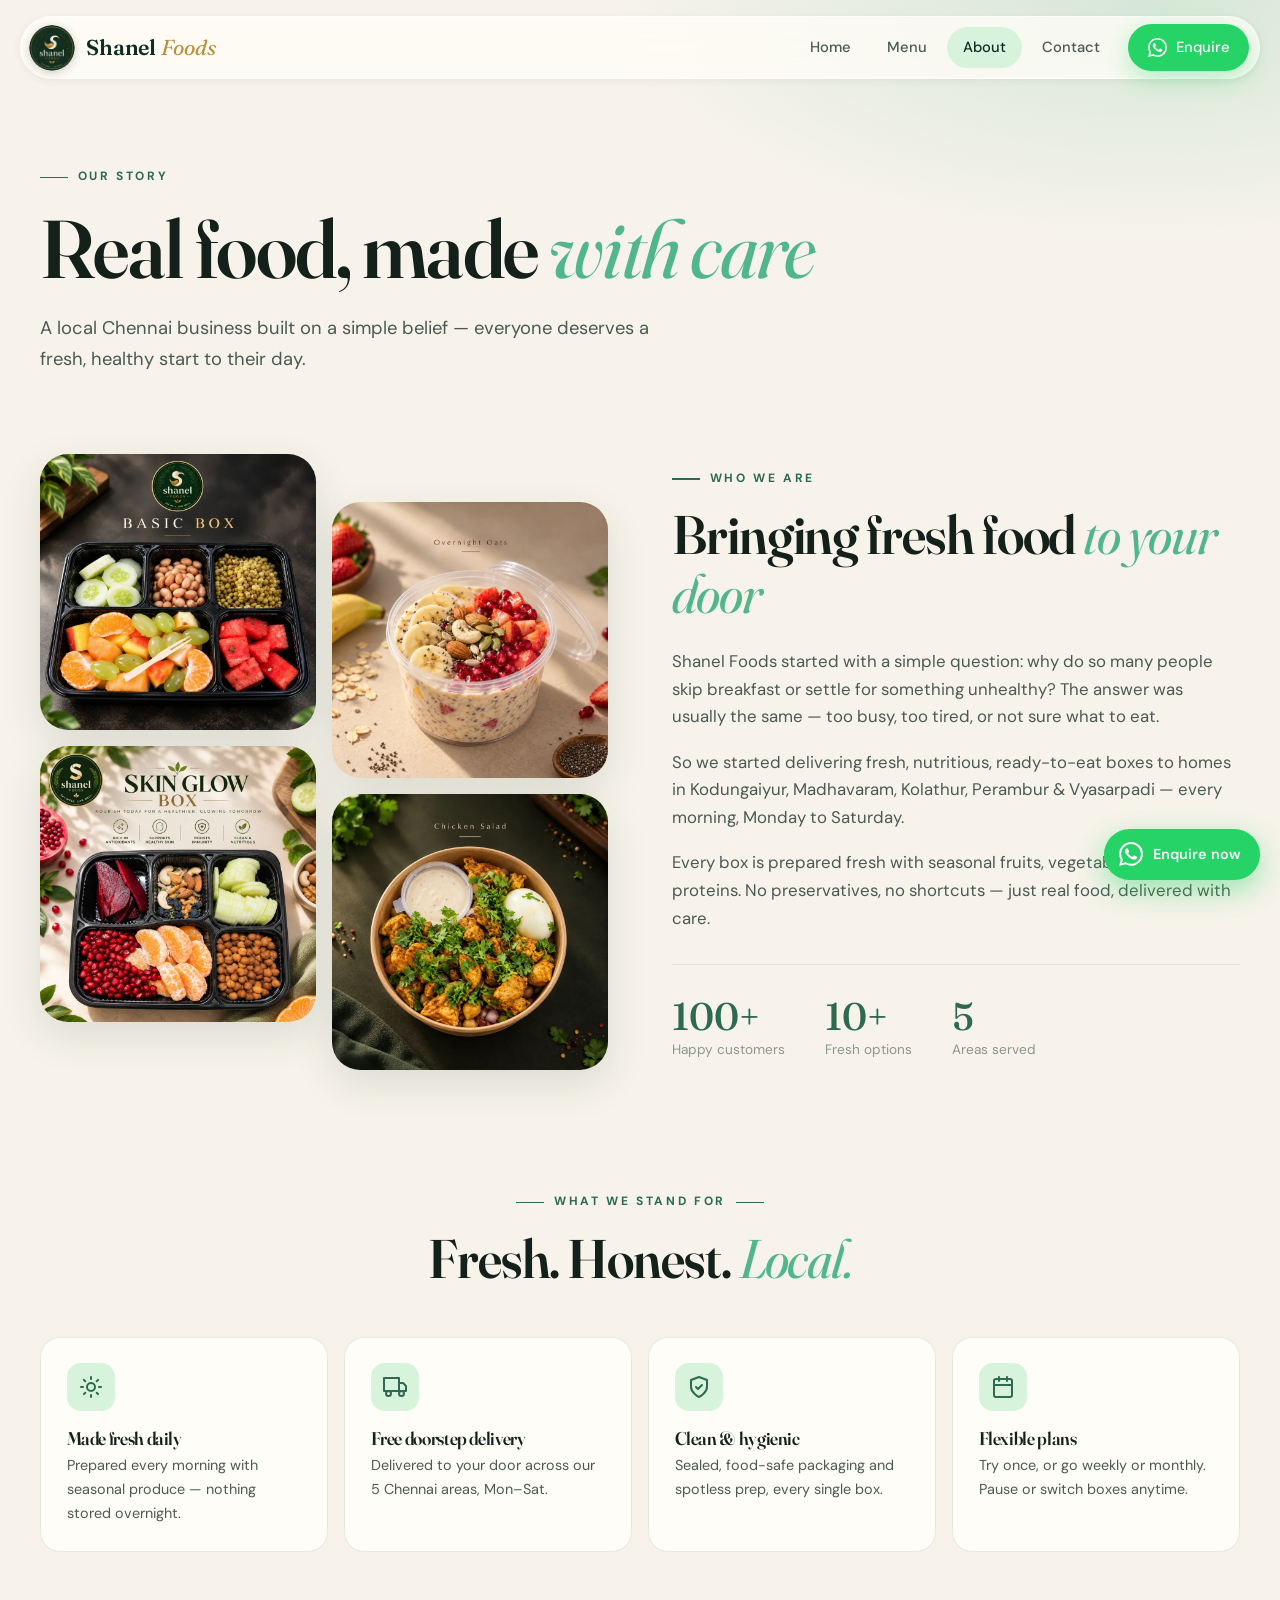
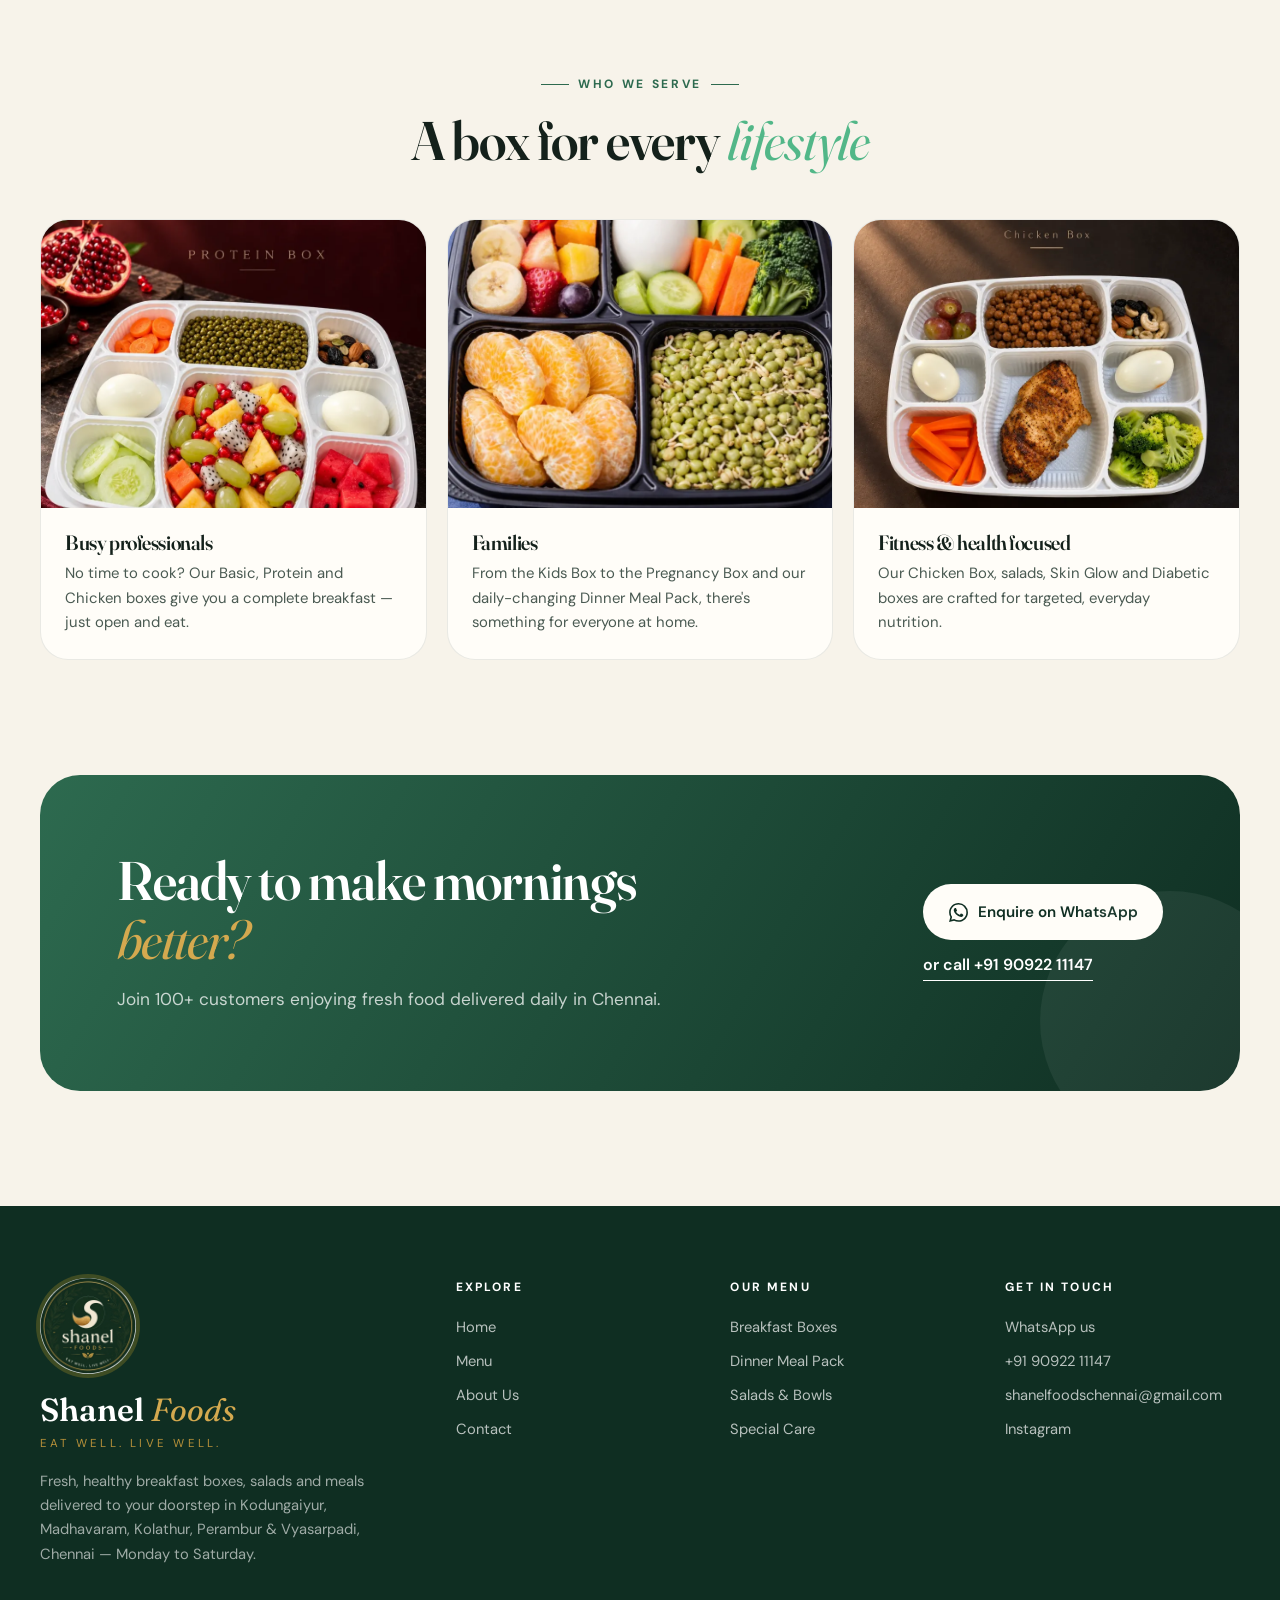
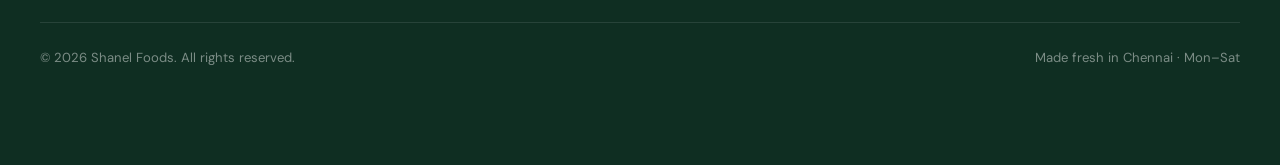
==== commit db21e783: "Redesign site with new product line, logo and WhatsApp enquiries - Modern redesign across Home, Menu" ====
--- a/about.html
+++ b/about.html
@@ -3,180 +3,169 @@
 <head>
     <meta charset="UTF-8">
     <meta name="viewport" content="width=device-width, initial-scale=1.0">
-    <title>About Us | Shanel Foods - Our Story & Mission</title>
-    <meta name="description" content="Learn about Shanel Foods — a Chennai-based healthy breakfast delivery service committed to bringing fresh, nutritious meals to your doorstep every morning.">
+    <meta name="google-site-verification" content="KnDDmXjN0e_a5bDSrs1IpTeSx2YQhEuI0XfjEdIGVVA" />
+    <title>About Us — Our Story | Shanel Foods Chennai</title>
+    <meta name="description" content="Shanel Foods is a Chennai-based healthy food delivery service bringing fresh, nutritious breakfast boxes, salads and meals to your doorstep every morning.">
     <meta name="robots" content="index, follow">
-    <link rel="canonical" href="https://shanelfoods.pages.dev/about.html">
+    <meta name="theme-color" content="#0F2E22">
+    <link rel="canonical" href="https://shanelfoods.com/about.html">
     <meta property="og:type" content="website">
-    <meta property="og:url" content="https://shanelfoods.pages.dev/about.html">
-    <meta property="og:title" content="About Us | Shanel Foods">
+    <meta property="og:url" content="https://shanelfoods.com/about.html">
+    <meta property="og:title" content="About Us — Our Story | Shanel Foods Chennai">
+    <meta property="og:description" content="Shanel Foods is a Chennai-based healthy food delivery service bringing fresh, nutritious breakfast boxes, salads and meals to your doorstep every morning.">
+    <meta property="og:image" content="https://shanelfoods.com/images/basic-box.webp">
     <meta property="og:site_name" content="Shanel Foods">
+    <meta name="twitter:card" content="summary_large_image">
     <link rel="preconnect" href="https://fonts.googleapis.com">
     <link rel="preconnect" href="https://fonts.gstatic.com" crossorigin>
-    <link href="https://fonts.googleapis.com/css2?family=Poppins:wght@400;600;700;800&family=DM+Sans:wght@300;400;500;600;700&display=swap" rel="stylesheet">
+    <link href="https://fonts.googleapis.com/css2?family=DM+Sans:opsz,wght@9..40,400;9..40,500;9..40,600;9..40,700&family=Fraunces:ital,opsz,wght@0,9..144,300..700;1,9..144,300..600&display=swap" rel="stylesheet">
     <link rel="stylesheet" href="styles.css">
-    <link rel="icon" type="image/svg+xml" href="favicon.svg">
+    <link rel="icon" type="image/png" href="images/favicon.png">
+    <link rel="apple-touch-icon" href="images/apple-touch-icon.png">
 </head>
 <body>
-    <header>
-        <nav>
-            <a href="index.html" class="logo"><img src="logo.svg" alt="Shanel Foods" class="logo-img"></a>
-            <div class="menu-toggle" onclick="toggleMenu()"><span></span><span></span><span></span></div>
-            <ul class="nav-links">
-                <li><a href="index.html">Home</a></li>
-                <li><a href="menu.html">Menu & Pricing</a></li>
-                <li><a href="about.html" class="active">About Us</a></li>
-                <li><a href="contact.html">Contact</a></li>
-                <li><a href="https://wa.me/919092211147?text=Hi! I'd like to order healthy breakfast." class="nav-cta">Order Now</a></li>
-            </ul>
-        </nav>
+    <header class="site-header">
+        <div class="bar">
+            <a class="brand" href="index.html" aria-label="Shanel Foods home"><img src="images/logo.webp" alt="Shanel Foods logo" width="46" height="46"><span>Shanel <em>Foods</em></span></a>
+            <button class="nav-toggle" type="button" aria-label="Open menu" aria-expanded="false"><span></span></button>
+            <nav class="nav" aria-label="Main">
+                <a href="index.html">Home</a>
+                <a href="menu.html">Menu</a>
+                <a href="about.html" class="active" aria-current="page">About</a>
+                <a href="contact.html">Contact</a>
+                <a class="btn btn-wa" href="https://wa.me/919092211147?text=Hi%20Shanel%20Foods%21%20I%27d%20like%20to%20make%20an%20enquiry." target="_blank" rel="noopener"><svg viewBox="0 0 24 24" fill="currentColor" aria-hidden="true"><path d="M17.472 14.382c-.297-.149-1.758-.867-2.03-.967-.273-.099-.471-.148-.67.15-.197.297-.767.966-.94 1.164-.173.199-.347.223-.644.075-.297-.15-1.255-.463-2.39-1.475-.883-.788-1.48-1.761-1.653-2.059-.173-.297-.018-.458.13-.606.134-.133.298-.347.446-.52.149-.174.198-.298.298-.497.099-.198.05-.371-.025-.52-.075-.149-.669-1.612-.916-2.207-.242-.579-.487-.5-.669-.51-.173-.008-.371-.01-.57-.01-.198 0-.52.074-.792.372-.272.297-1.04 1.016-1.04 2.479 0 1.462 1.065 2.875 1.213 3.074.149.198 2.096 3.2 5.077 4.487.709.306 1.262.489 1.694.625.712.227 1.36.195 1.871.118.571-.085 1.758-.719 2.006-1.413.248-.694.248-1.289.173-1.413-.074-.124-.272-.198-.57-.347m-5.421 7.403h-.004a9.87 9.87 0 01-5.031-1.378l-.361-.214-3.741.982.998-3.648-.235-.374a9.86 9.86 0 01-1.51-5.26c.001-5.45 4.436-9.884 9.888-9.884 2.64 0 5.122 1.03 6.988 2.898a9.825 9.825 0 012.893 6.994c-.003 5.45-4.437 9.884-9.885 9.884m8.413-18.297A11.815 11.815 0 0012.05 0C5.495 0 .16 5.335.157 11.892c0 2.096.547 4.142 1.588 5.945L.057 24l6.305-1.654a11.882 11.882 0 005.683 1.448h.005c6.554 0 11.89-5.335 11.893-11.893a11.821 11.821 0 00-3.48-8.413z"/></svg>Enquire</a>
+            </nav>
+        </div>
     </header>
 
-    <!-- Page Header -->
-    <section class="page-header">
-        <div class="blob blob-1"></div>
-        <div class="blob blob-2"></div>
+    <main>
+    <section class="page-hero">
         <div class="container">
-            <span class="section-label reveal">Our Story</span>
-            <h1 class="reveal">About Shanel Foods</h1>
-            <p class="reveal">A local Chennai business built on a simple belief — everyone deserves a fresh, healthy start to their morning</p>
+            <span class="eyebrow reveal">Our story</span>
+            <h1 class="reveal">Real food, made <em>with care</em></h1>
+            <p class="reveal">A local Chennai business built on a simple belief — everyone deserves a fresh, healthy start to their day.</p>
         </div>
     </section>
 
-    <!-- Our Story -->
-    <section>
-        <div class="container">
-            <div class="about-content">
-                <div class="about-image reveal">
-                    <img src="https://images.unsplash.com/photo-1543362906-acfc16c67564?w=800&h=600&fit=crop" alt="Fresh healthy food preparation at Shanel Foods">
-                </div>
-                <div class="about-text reveal" style="transition-delay:.15s;">
-                    <span class="section-label">Who We Are</span>
-                    <h2>Bringing Fresh Breakfasts to Your Door</h2>
-                    <p>Shanel Foods started with a simple question: why do so many people skip breakfast or settle for something unhealthy? The answer was usually the same — too busy, too tired, or just not sure what to eat.</p>
-                    <p>We set out to solve that problem by delivering fresh, nutritious, ready-to-eat breakfast boxes directly to homes in Kodungaiyur, Madhavaram, Kolathur, Perambur and Vyasarpadi every morning, Monday to Saturday.</p>
-                    <p>Every box is prepared fresh with seasonal fruits, vegetables, and proteins — no preservatives, no shortcuts. Just real food, delivered with care.</p>
-                    <div class="about-stats">
-                        <div><div class="stat-number">100+</div><div class="stat-label">Happy Customers</div></div>
-                        <div><div class="stat-number">7</div><div class="stat-label">Box Varieties</div></div>
-                        <div><div class="stat-number">6</div><div class="stat-label">Days a Week</div></div>
-                    </div>
+    <section style="padding-top:1rem">
+        <div class="container story">
+            <div class="story-collage reveal">
+                <img src="images/basic-box.webp" alt="Shanel Foods Basic Box" loading="lazy">
+                <img src="images/overnight-oats.webp" alt="Shanel Foods Overnight Oats" loading="lazy">
+                <img src="images/skin-glow-box.webp" alt="Shanel Foods Skin Glow Box" loading="lazy">
+                <img src="images/chicken-salad.webp" alt="Shanel Foods Chicken Salad" loading="lazy">
+            </div>
+            <div class="story-text reveal">
+                <span class="eyebrow">Who we are</span>
+                <h2 style="margin-bottom:1.5rem">Bringing fresh food <em>to your door</em></h2>
+                <p>Shanel Foods started with a simple question: why do so many people skip breakfast or settle for something unhealthy? The answer was usually the same — too busy, too tired, or not sure what to eat.</p>
+                <p>So we started delivering fresh, nutritious, ready-to-eat boxes to homes in Kodungaiyur, Madhavaram, Kolathur, Perambur &amp; Vyasarpadi — every morning, Monday to Saturday.</p>
+                <p>Every box is prepared fresh with seasonal fruits, vegetables and proteins. No preservatives, no shortcuts — just real food, delivered with care.</p>
+                <div class="stats">
+                    <div><strong>100+</strong><span>Happy customers</span></div>
+                    <div><strong>10+</strong><span>Fresh options</span></div>
+                    <div><strong>5</strong><span>Areas served</span></div>
                 </div>
             </div>
         </div>
     </section>
 
-    <!-- Our Values -->
-    <section style="background:var(--bg-cream);">
+    <section style="padding-top:0">
         <div class="container">
-            <div class="section-header reveal">
-                <span class="section-label">Our Values</span>
-                <h2>What We Stand For</h2>
+            <div class="section-head center reveal">
+                <span class="eyebrow">What we stand for</span>
+                <h2>Fresh. Honest. <em>Local.</em></h2>
             </div>
-            <div class="highlights-grid">
-                <div class="highlight-card tilt-card reveal" style="transition-delay:.05s;">
-                    <div class="highlight-icon"><img src="https://images.unsplash.com/photo-1490645935967-10de6ba17061?w=400&h=300&fit=crop" alt="Freshness"></div>
-                    <h3>Always Fresh</h3>
-                    <p>We source and prepare everything fresh each morning. There are no pre-packed or stored items in our boxes — every delivery is made the same day.</p>
+
+            <div class="values">
+                <div class="value reveal"><div class="value-icon"><svg viewBox="0 0 24 24" fill="none" stroke="currentColor" stroke-width="2" stroke-linecap="round"><circle cx="12" cy="12" r="4"/><path d="M12 2v2M12 20v2M4.9 4.9l1.4 1.4M17.7 17.7l1.4 1.4M2 12h2M20 12h2M4.9 19.1l1.4-1.4M17.7 6.3l1.4-1.4"/></svg></div><h3>Made fresh daily</h3><p>Prepared every morning with seasonal produce — nothing stored overnight.</p></div>
+                <div class="value reveal"><div class="value-icon"><svg viewBox="0 0 24 24" fill="none" stroke="currentColor" stroke-width="2" stroke-linecap="round" stroke-linejoin="round"><rect x="1" y="3" width="15" height="13"/><path d="M16 8h4l3 3v5h-7V8z"/><circle cx="5.5" cy="18.5" r="2.5"/><circle cx="18.5" cy="18.5" r="2.5"/></svg></div><h3>Free doorstep delivery</h3><p>Delivered to your door across our 5 Chennai areas, Mon–Sat.</p></div>
+                <div class="value reveal"><div class="value-icon"><svg viewBox="0 0 24 24" fill="none" stroke="currentColor" stroke-width="2" stroke-linecap="round" stroke-linejoin="round"><path d="M12 22s8-4 8-10V5l-8-3-8 3v7c0 6 8 10 8 10z"/><path d="m9 12 2 2 4-4"/></svg></div><h3>Clean &amp; hygienic</h3><p>Sealed, food-safe packaging and spotless prep, every single box.</p></div>
+                <div class="value reveal"><div class="value-icon"><svg viewBox="0 0 24 24" fill="none" stroke="currentColor" stroke-width="2" stroke-linecap="round" stroke-linejoin="round"><rect x="3" y="4" width="18" height="18" rx="2"/><path d="M16 2v4M8 2v4M3 10h18"/></svg></div><h3>Flexible plans</h3><p>Try once, or go weekly or monthly. Pause or switch boxes anytime.</p></div>
+            </div>
+
+        </div>
+    </section>
+
+    <section style="padding-top:0">
+        <div class="container">
+            <div class="section-head center reveal">
+                <span class="eyebrow">Who we serve</span>
+                <h2>A box for every <em>lifestyle</em></h2>
+            </div>
+            <div class="audience">
+                <div class="audience-card reveal"><img src="images/protein-box.webp" alt="Protein Box" loading="lazy"><div><h3>Busy professionals</h3><p>No time to cook? Our Basic, Protein and Chicken boxes give you a complete breakfast — just open and eat.</p></div></div>
+                <div class="audience-card reveal"><img src="images/kids-box.webp" alt="Kids Box" loading="lazy"><div><h3>Families</h3><p>From the Kids Box to the Pregnancy Box and our daily-changing Dinner Meal Pack, there's something for everyone at home.</p></div></div>
+                <div class="audience-card reveal"><img src="images/chicken-box.webp" alt="Chicken Box" loading="lazy"><div><h3>Fitness &amp; health focused</h3><p>Our Chicken Box, salads, Skin Glow and Diabetic boxes are crafted for targeted, everyday nutrition.</p></div></div>
+            </div>
+        </div>
+    </section>
+
+    <section class="cta">
+        <div class="container">
+            <div class="cta-card reveal">
+                <div class="cta-art"></div>
+                <div>
+                    <h2>Ready to make mornings <em style='color:var(--saffron)'>better?</em></h2>
+                    <p>Join 100+ customers enjoying fresh food delivered daily in Chennai.</p>
                 </div>
-                <div class="highlight-card tilt-card reveal" style="transition-delay:.1s;">
-                    <div class="highlight-icon"><img src="https://images.unsplash.com/photo-1584568694244-14fbdf83bd30?w=400&h=300&fit=crop" alt="Quality"></div>
-                    <h3>Uncompromised Quality</h3>
-                    <p>From the fruits we pick to the containers we use — we choose quality at every step so your breakfast is safe, clean, and nutritious.</p>
-                </div>
-                <div class="highlight-card tilt-card reveal" style="transition-delay:.15s;">
-                    <div class="highlight-icon"><img src="https://images.unsplash.com/photo-1526367790999-0150786686a2?w=400&h=300&fit=crop" alt="Community"></div>
-                    <h3>Built for Our Community</h3>
-                    <p>We are a local Chennai business serving our neighbours. Every order supports our mission to make healthy eating accessible and affordable for everyone.</p>
+                <div class="actions">
+                    <a class="btn btn-light" href="https://wa.me/919092211147?text=Hi%20Shanel%20Foods%21%20I%27d%20like%20to%20start%20ordering%20from%20you." target="_blank" rel="noopener"><svg viewBox="0 0 24 24" fill="currentColor" aria-hidden="true"><path d="M17.472 14.382c-.297-.149-1.758-.867-2.03-.967-.273-.099-.471-.148-.67.15-.197.297-.767.966-.94 1.164-.173.199-.347.223-.644.075-.297-.15-1.255-.463-2.39-1.475-.883-.788-1.48-1.761-1.653-2.059-.173-.297-.018-.458.13-.606.134-.133.298-.347.446-.52.149-.174.198-.298.298-.497.099-.198.05-.371-.025-.52-.075-.149-.669-1.612-.916-2.207-.242-.579-.487-.5-.669-.51-.173-.008-.371-.01-.57-.01-.198 0-.52.074-.792.372-.272.297-1.04 1.016-1.04 2.479 0 1.462 1.065 2.875 1.213 3.074.149.198 2.096 3.2 5.077 4.487.709.306 1.262.489 1.694.625.712.227 1.36.195 1.871.118.571-.085 1.758-.719 2.006-1.413.248-.694.248-1.289.173-1.413-.074-.124-.272-.198-.57-.347m-5.421 7.403h-.004a9.87 9.87 0 01-5.031-1.378l-.361-.214-3.741.982.998-3.648-.235-.374a9.86 9.86 0 01-1.51-5.26c.001-5.45 4.436-9.884 9.888-9.884 2.64 0 5.122 1.03 6.988 2.898a9.825 9.825 0 012.893 6.994c-.003 5.45-4.437 9.884-9.885 9.884m8.413-18.297A11.815 11.815 0 0012.05 0C5.495 0 .16 5.335.157 11.892c0 2.096.547 4.142 1.588 5.945L.057 24l6.305-1.654a11.882 11.882 0 005.683 1.448h.005c6.554 0 11.89-5.335 11.893-11.893a11.821 11.821 0 00-3.48-8.413z"/></svg>Enquire on WhatsApp</a>
+                    <a class="link-arrow" style="color:#fff" href="tel:+919092211147">or call +91 90922 11147</a>
                 </div>
             </div>
         </div>
     </section>
 
-    <!-- Who We Serve -->
-    <section>
+    </main>
+
+    <footer class="site-footer">
         <div class="container">
-            <div class="section-header reveal">
-                <span class="section-label">Who We Serve</span>
-                <h2>A Box for Every Lifestyle</h2>
-                <p>Our 7 boxes are designed with different people in mind</p>
-            </div>
-            <div class="boxes-grid-3">
-                <div class="box-card tilt-card reveal" style="transition-delay:.05s;">
-                    <div class="box-card-top"><span class="box-icon" style="background:linear-gradient(135deg,#3B82F6,#6366F1)"><svg width="32" height="32" viewBox="0 0 24 24" fill="none" stroke="#fff" stroke-width="2" stroke-linecap="round" stroke-linejoin="round"><rect x="2" y="7" width="20" height="14" rx="2"/><path d="M16 7V5a2 2 0 0 0-2-2h-4a2 2 0 0 0-2 2v2"/><path d="M2 12h20"/></svg></span><div class="box-name">Office Workers</div></div>
-                    <div class="box-card-body"><p style="font-size:.9rem;color:var(--text-mid);line-height:1.7;">No time to cook in the morning? Our Mini or Protein Box gives you a complete breakfast without any effort — just open and eat.</p></div>
+            <div class="footer-grid">
+                <div class="footer-brand">
+                    <img class="footer-logo" src="images/logo.webp" alt="Shanel Foods — Eat well. Live well." width="96" height="96" loading="lazy">
+                    <div class="wordmark">Shanel <em>Foods</em></div>
+                    <div class="footer-tagline">Eat well. Live well.</div>
+                    <p>Fresh, healthy breakfast boxes, salads and meals delivered to your doorstep in Kodungaiyur, Madhavaram, Kolathur, Perambur &amp; Vyasarpadi, Chennai — Monday to Saturday.</p>
                 </div>
-                <div class="box-card tilt-card reveal" style="transition-delay:.1s;">
-                    <div class="box-card-top"><span class="box-icon" style="background:linear-gradient(135deg,#F4A261,#E76F51)"><svg width="32" height="32" viewBox="0 0 24 24" fill="none" stroke="#fff" stroke-width="2" stroke-linecap="round" stroke-linejoin="round"><path d="M17 21v-2a4 4 0 0 0-4-4H5a4 4 0 0 0-4 4v2"/><circle cx="9" cy="7" r="4"/><path d="M23 21v-2a4 4 0 0 0-3-3.87"/><path d="M16 3.13a4 4 0 0 1 0 7.75"/></svg></span><div class="box-name">Families</div></div>
-                    <div class="box-card-body"><p style="font-size:.9rem;color:var(--text-mid);line-height:1.7;">From the Kids Box to the Pregnancy Box, we have options for every member of your family. Healthy mornings start at home.</p></div>
-                </div>
-                <div class="box-card tilt-card reveal" style="transition-delay:.15s;">
-                    <div class="box-card-top"><span class="box-icon" style="background:linear-gradient(135deg,#2D6A4F,#52B788)"><svg width="32" height="32" viewBox="0 0 24 24" fill="none" stroke="#fff" stroke-width="2" stroke-linecap="round" stroke-linejoin="round"><polyline points="22 12 18 12 15 21 9 3 6 12 2 12"/></svg></span><div class="box-name">Health Conscious</div></div>
-                    <div class="box-card-body"><p style="font-size:.9rem;color:var(--text-mid);line-height:1.7;">Our Skin Glow, Diabetic, and Protein boxes are crafted for people who take their health seriously and need targeted nutrition every day.</p></div>
-                </div>
-            </div>
-        </div>
-    </section>
-
-    <!-- CTA -->
-    <section class="cta-section reveal">
-        <div class="container">
-            <span class="section-label">Get Started</span>
-            <h2>Ready to Make Mornings Better?</h2>
-            <p>Join 100+ customers enjoying fresh breakfast delivered daily in Chennai</p>
-            <a href="https://wa.me/919092211147?text=Hi! I'd like to start ordering from Shanel Foods." class="btn btn-whatsapp">
-                <svg width="22" height="22" viewBox="0 0 24 24" fill="currentColor"><path d="M17.472 14.382c-.297-.149-1.758-.867-2.03-.967-.273-.099-.471-.148-.67.15-.197.297-.767.966-.94 1.164-.173.199-.347.223-.644.075-.297-.15-1.255-.463-2.39-1.475-.883-.788-1.48-1.761-1.653-2.059-.173-.297-.018-.458.13-.606.134-.133.298-.347.446-.52.149-.174.198-.298.298-.497.099-.198.05-.371-.025-.52-.075-.149-.669-1.612-.916-2.207-.242-.579-.487-.5-.669-.51-.173-.008-.371-.01-.57-.01-.198 0-.52.074-.792.372-.272.297-1.04 1.016-1.04 2.479 0 1.462 1.065 2.875 1.213 3.074.149.198 2.096 3.2 5.077 4.487.709.306 1.262.489 1.694.625.712.227 1.36.195 1.871.118.571-.085 1.758-.719 2.006-1.413.248-.694.248-1.289.173-1.413-.074-.124-.272-.198-.57-.347m-5.421 7.403h-.004a9.87 9.87 0 01-5.031-1.378l-.361-.214-3.741.982.998-3.648-.235-.374a9.86 9.86 0 01-1.51-5.26c.001-5.45 4.436-9.884 9.888-9.884 2.64 0 5.122 1.03 6.988 2.898a9.825 9.825 0 012.893 6.994c-.003 5.45-4.437 9.884-9.885 9.884m8.413-18.297A11.815 11.815 0 0012.05 0C5.495 0 .16 5.335.157 11.892c0 2.096.547 4.142 1.588 5.945L.057 24l6.305-1.654a11.882 11.882 0 005.683 1.448h.005c6.554 0 11.89-5.335 11.893-11.893a11.821 11.821 0 00-3.48-8.413z"/></svg>
-                Order on WhatsApp
-            </a>
-        </div>
-    </section>
-
-    <!-- Footer -->
-    <footer>
-        <div class="container">
-            <div class="footer-content">
-                <div class="footer-brand">
-                    <div><span class="logo-main">Shanel Foods</span><span class="logo-sub">Healthy Morning Breakfasts</span></div>
-                    <p>Delivering fresh, nutritious breakfast boxes in Kodungaiyur, Madhavaram, Kolathur, Perambur &amp; Vyasarpadi every morning.</p>
-                </div>
-                <div class="footer-links">
-                    <h4>Quick Links</h4>
+                <div>
+                    <h4>Explore</h4>
                     <ul>
                         <li><a href="index.html">Home</a></li>
-                        <li><a href="menu.html">Menu & Pricing</a></li>
+                        <li><a href="menu.html">Menu</a></li>
                         <li><a href="about.html">About Us</a></li>
                         <li><a href="contact.html">Contact</a></li>
-                        <li><a href="tracker.html">Customer Tracker</a></li>
                     </ul>
                 </div>
-                <div class="footer-links">
-                    <h4>Contact Us</h4>
+                <div>
+                    <h4>Our Menu</h4>
                     <ul>
+                        <li><a href="menu.html">Breakfast Boxes</a></li>
+                        <li><a href="menu.html">Dinner Meal Pack</a></li>
+                        <li><a href="menu.html">Salads &amp; Bowls</a></li>
+                        <li><a href="menu.html">Special Care</a></li>
+                    </ul>
+                </div>
+                <div>
+                    <h4>Get in touch</h4>
+                    <ul>
+                        <li><a href="https://wa.me/919092211147?text=Hi%20Shanel%20Foods%21%20I%27d%20like%20to%20make%20an%20enquiry." target="_blank" rel="noopener">WhatsApp us</a></li>
                         <li><a href="tel:+919092211147">+91 90922 11147</a></li>
                         <li><a href="mailto:shanelfoodschennai@gmail.com">shanelfoodschennai@gmail.com</a></li>
-                        <li><a href="https://wa.me/919092211147?text=Hi!">WhatsApp Us</a></li>
-                        <li><a href="https://instagram.com/shanelfoods" target="_blank">Instagram</a></li>
+                        <li><a href="https://instagram.com/shanelfoods" target="_blank" rel="noopener">Instagram</a></li>
                     </ul>
                 </div>
             </div>
-            <div class="footer-bottom"><p>&copy; 2025 Shanel Foods. All rights reserved.</p></div>
+            <div class="footer-bottom">
+                <span>&copy; <span data-year>2026</span> Shanel Foods. All rights reserved.</span>
+                <span>Made fresh in Chennai · Mon–Sat</span>
+            </div>
         </div>
     </footer>
 
-    <a href="https://wa.me/919092211147?text=Hi! I'd like to order healthy breakfast." class="whatsapp-float" target="_blank">
-        <svg viewBox="0 0 24 24"><path d="M17.472 14.382c-.297-.149-1.758-.867-2.03-.967-.273-.099-.471-.148-.67.15-.197.297-.767.966-.94 1.164-.173.199-.347.223-.644.075-.297-.15-1.255-.463-2.39-1.475-.883-.788-1.48-1.761-1.653-2.059-.173-.297-.018-.458.13-.606.134-.133.298-.347.446-.52.149-.174.198-.298.298-.497.099-.198.05-.371-.025-.52-.075-.149-.669-1.612-.916-2.207-.242-.579-.487-.5-.669-.51-.173-.008-.371-.01-.57-.01-.198 0-.52.074-.792.372-.272.297-1.04 1.016-1.04 2.479 0 1.462 1.065 2.875 1.213 3.074.149.198 2.096 3.2 5.077 4.487.709.306 1.262.489 1.694.625.712.227 1.36.195 1.871.118.571-.085 1.758-.719 2.006-1.413.248-.694.248-1.289.173-1.413-.074-.124-.272-.198-.57-.347m-5.421 7.403h-.004a9.87 9.87 0 01-5.031-1.378l-.361-.214-3.741.982.998-3.648-.235-.374a9.86 9.86 0 01-1.51-5.26c.001-5.45 4.436-9.884 9.888-9.884 2.64 0 5.122 1.03 6.988 2.898a9.825 9.825 0 012.893 6.994c-.003 5.45-4.437 9.884-9.885 9.884m8.413-18.297A11.815 11.815 0 0012.05 0C5.495 0 .16 5.335.157 11.892c0 2.096.547 4.142 1.588 5.945L.057 24l6.305-1.654a11.882 11.882 0 005.683 1.448h.005c6.554 0 11.89-5.335 11.893-11.893a11.821 11.821 0 00-3.48-8.413z"/></svg>
-        <span class="tooltip">Order on WhatsApp</span>
-    </a>
+    <a class="wa-float" href="https://wa.me/919092211147?text=Hi%20Shanel%20Foods%21%20I%27d%20like%20to%20make%20an%20enquiry." target="_blank" rel="noopener" aria-label="Enquire on WhatsApp"><svg viewBox="0 0 24 24" fill="currentColor" aria-hidden="true"><path d="M17.472 14.382c-.297-.149-1.758-.867-2.03-.967-.273-.099-.471-.148-.67.15-.197.297-.767.966-.94 1.164-.173.199-.347.223-.644.075-.297-.15-1.255-.463-2.39-1.475-.883-.788-1.48-1.761-1.653-2.059-.173-.297-.018-.458.13-.606.134-.133.298-.347.446-.52.149-.174.198-.298.298-.497.099-.198.05-.371-.025-.52-.075-.149-.669-1.612-.916-2.207-.242-.579-.487-.5-.669-.51-.173-.008-.371-.01-.57-.01-.198 0-.52.074-.792.372-.272.297-1.04 1.016-1.04 2.479 0 1.462 1.065 2.875 1.213 3.074.149.198 2.096 3.2 5.077 4.487.709.306 1.262.489 1.694.625.712.227 1.36.195 1.871.118.571-.085 1.758-.719 2.006-1.413.248-.694.248-1.289.173-1.413-.074-.124-.272-.198-.57-.347m-5.421 7.403h-.004a9.87 9.87 0 01-5.031-1.378l-.361-.214-3.741.982.998-3.648-.235-.374a9.86 9.86 0 01-1.51-5.26c.001-5.45 4.436-9.884 9.888-9.884 2.64 0 5.122 1.03 6.988 2.898a9.825 9.825 0 012.893 6.994c-.003 5.45-4.437 9.884-9.885 9.884m8.413-18.297A11.815 11.815 0 0012.05 0C5.495 0 .16 5.335.157 11.892c0 2.096.547 4.142 1.588 5.945L.057 24l6.305-1.654a11.882 11.882 0 005.683 1.448h.005c6.554 0 11.89-5.335 11.893-11.893a11.821 11.821 0 00-3.48-8.413z"/></svg><span>Enquire now</span></a>
 
-    <script src="https://unpkg.com/vanilla-tilt@1.8.1/dist/vanilla-tilt.min.js"></script>
-    <script>
-        function toggleMenu() { document.querySelector('.nav-links').classList.toggle('active'); }
-        window.addEventListener('scroll', function() { document.querySelector('header').classList.toggle('scrolled', window.scrollY > 50); });
-        const observer = new IntersectionObserver((entries) => {
-            entries.forEach(entry => { if (entry.isIntersecting) { entry.target.classList.add('visible'); observer.unobserve(entry.target); } });
-        }, { threshold: 0.12 });
-        document.querySelectorAll('.reveal').forEach(el => observer.observe(el));
-        VanillaTilt.init(document.querySelectorAll('.tilt-card'), { max:7, speed:400, glare:true, 'max-glare':.08, scale:1.02 });
-    </script>
+    <script src="products.js"></script>
+    <script src="main.js"></script>
 </body>
 </html>
--- a/styles.css
+++ b/styles.css
@@ -1,566 +1,471 @@
-/* ========================================
-   Shanel Foods - Premium Food Brand Design
-   ======================================== */
+/* ==========================================================
+   Shanel Foods — modern site styles
+   ========================================================== */
 
 :root {
-  --primary: #2D6A4F;
-  --primary-dark: #1B4332;
-  --primary-light: #52B788;
-  --primary-pale: #D8F3DC;
-  --accent: #F4A261;
-  --accent-dark: #E76F51;
-  --bg: #FAFAF5;
-  --bg-cream: #F5F0E8;
-  --bg-2: #F0F4EF;
-  --white: #FFFFFF;
-  --text: #1A1A2E;
-  --text-mid: #4A4A5A;
-  --text-light: #9CA3AF;
-  --border: rgba(0,0,0,0.07);
-  --border-green: rgba(45,106,79,0.15);
-  --shadow-sm: 0 2px 12px rgba(45,106,79,0.08);
-  --shadow-md: 0 8px 30px rgba(45,106,79,0.12);
-  --shadow-lg: 0 20px 60px rgba(45,106,79,0.16);
-  --shadow-xl: 0 40px 80px rgba(45,106,79,0.22);
-  --shadow-card: 0 4px 24px rgba(0,0,0,0.06),0 1px 4px rgba(0,0,0,0.04);
+  --forest: #0F2E22;
+  --forest-2: #163D2D;
+  --green: #2D6A4F;
+  --leaf: #52B788;
+  --mint: #D8F3DC;
+  --cream: #F7F3EA;
+  --cream-2: #EFE8D8;
+  --paper: #FFFDF8;
+  --saffron: #D4A94F;
+  --terracotta: #E76F51;
+  --gold: #B8913A;
+  --ink: #14211B;
+  --ink-2: #4A5A52;
+  --ink-3: #8A978F;
+  --line: rgba(20, 33, 27, 0.09);
+  --wa: #25D366;
+  --wa-dark: #128C4A;
+
+  --font-display: 'Fraunces', Georgia, serif;
+  --font-body: 'DM Sans', system-ui, -apple-system, sans-serif;
+
   --r-sm: 12px;
   --r-md: 20px;
   --r-lg: 28px;
   --r-xl: 40px;
-  --t: 0.3s ease;
-  --t-slow: 0.6s cubic-bezier(0.23,1,0.32,1);
-}
-
-*{margin:0;padding:0;box-sizing:border-box;}
-html{scroll-behavior:smooth;}
-body{
-  font-family:'DM Sans',-apple-system,BlinkMacSystemFont,sans-serif;
-  background:var(--bg);color:var(--text);line-height:1.7;
-  -webkit-font-smoothing:antialiased;overflow-x:hidden;
-}
-
-h1,h2,h3{font-family:'Poppins',Georgia,serif;line-height:1.2;color:var(--text);}
-h1{font-size:clamp(2.4rem,6vw,4.5rem);font-weight:700;}
-h2{font-size:clamp(1.9rem,4vw,3rem);font-weight:700;}
-h3{font-size:clamp(1.1rem,2.5vw,1.45rem);font-weight:600;}
-p{color:var(--text-mid);font-size:1rem;}
-a{text-decoration:none;color:inherit;transition:var(--t);}
-
-.container{max-width:1200px;margin:0 auto;padding:0 1.5rem;}
-
-/* ── SCROLL REVEAL ── */
-.reveal{opacity:0;transform:translateY(44px);transition:opacity .7s ease,transform .7s cubic-bezier(0.23,1,0.32,1);}
-.reveal.visible{opacity:1;transform:translateY(0);}
-
-/* ── HEADER ── */
-header{
-  position:fixed;top:0;left:0;right:0;z-index:1000;
-  background:rgba(250,250,245,0.9);
-  backdrop-filter:blur(20px);-webkit-backdrop-filter:blur(20px);
-  border-bottom:1px solid var(--border);transition:var(--t);
-}
-header.scrolled{box-shadow:0 4px 30px rgba(0,0,0,0.08);}
-nav{
-  display:flex;align-items:center;justify-content:space-between;
-  max-width:1200px;margin:0 auto;padding:1rem 1.5rem;
-}
-.logo-img{height:38px;width:auto;}
-.nav-links{display:flex;align-items:center;gap:2rem;list-style:none;}
-.nav-links a{font-size:.9rem;font-weight:500;color:var(--text-mid);position:relative;padding:.4rem 0;}
-.nav-links a::after{content:'';position:absolute;bottom:0;left:0;width:0;height:2px;background:var(--primary);transition:var(--t);}
-.nav-links a:hover,.nav-links a.active{color:var(--primary);}
-.nav-links a:hover::after,.nav-links a.active::after{width:100%;}
-.nav-cta{background:var(--primary)!important;color:#fff!important;padding:.65rem 1.4rem!important;border-radius:50px;font-weight:600!important;}
-.nav-cta::after{display:none!important;}
-.nav-cta:hover{background:var(--primary-dark)!important;transform:translateY(-2px);}
-.menu-toggle{display:none;flex-direction:column;gap:5px;cursor:pointer;padding:8px;}
-.menu-toggle span{width:22px;height:2px;background:var(--text);border-radius:2px;transition:var(--t);}
-
-/* ── BUTTONS ── */
-.btn{display:inline-flex;align-items:center;gap:.5rem;padding:1rem 2rem;border-radius:50px;font-size:.95rem;font-weight:600;cursor:pointer;transition:var(--t);border:none;font-family:'DM Sans',sans-serif;}
-.btn-primary{background:var(--accent);color:var(--text);}
-.btn-primary:hover{background:var(--accent-dark);transform:translateY(-3px);box-shadow:0 10px 30px rgba(244,162,97,0.4);}
-.btn-secondary{background:var(--white);color:var(--primary);border:2px solid var(--primary);}
-.btn-secondary:hover{background:var(--primary);color:#fff;transform:translateY(-3px);}
-.btn-whatsapp{background:#25D366;color:#fff;}
-.btn-whatsapp:hover{background:#1da851;transform:translateY(-3px);box-shadow:0 10px 30px rgba(37,211,102,0.35);}
-.order-btn{display:inline-flex;align-items:center;gap:.5rem;padding:.875rem 1.75rem;border-radius:50px;font-weight:600;font-size:.95rem;transition:var(--t);text-decoration:none;font-family:'DM Sans',sans-serif;}
-.whatsapp-btn{background:#25D366;color:#fff;}
-.whatsapp-btn:hover{background:#1da851;transform:translateY(-3px);box-shadow:0 8px 25px rgba(37,211,102,0.4);}
-.call-btn{background:var(--white);color:var(--primary);}
-.call-btn:hover{background:var(--primary-pale);transform:translateY(-3px);}
-.order-btn svg{width:20px;height:20px;vertical-align:middle;}
-.order-buttons{display:flex;gap:1rem;flex-wrap:wrap;}
-
-/* ── SECTIONS ── */
-section{padding:6rem 0;}
-.section-label{display:inline-block;font-size:.78rem;font-weight:700;color:var(--primary);text-transform:uppercase;letter-spacing:2.5px;background:var(--primary-pale);padding:.4rem 1rem;border-radius:50px;margin-bottom:1rem;}
-.section-header{text-align:center;max-width:640px;margin:0 auto 4rem;}
-.section-header h2{margin:.75rem 0 1rem;font-family:'Poppins',serif;}
-
-/* ── HERO ── */
-.hero{min-height:100vh;display:flex;align-items:center;padding:7rem 0 4rem;position:relative;overflow:hidden;background:var(--bg);}
-.hero-blob{position:absolute;border-radius:50%;filter:blur(80px);pointer-events:none;}
-.hero-blob-1{width:600px;height:600px;background:var(--primary-pale);opacity:.5;top:-200px;right:-150px;}
-.hero-blob-2{width:400px;height:400px;background:rgba(244,162,97,.18);opacity:1;bottom:-120px;left:-100px;}
-.hero .container{display:grid;grid-template-columns:1fr 1fr;gap:4rem;align-items:center;position:relative;z-index:1;}
-.hero-eyebrow{display:inline-flex;align-items:center;gap:.5rem;background:var(--primary-pale);padding:.5rem 1.25rem;border-radius:50px;font-size:.85rem;font-weight:600;color:var(--primary);margin-bottom:1.5rem;}
-.hero-eyebrow-dot{width:8px;height:8px;background:var(--primary);border-radius:50%;animation:blink 2s infinite;}
-@keyframes blink{0%,100%{opacity:1;}50%{opacity:.3;}}
-.hero-title{margin-bottom:1.5rem;}
-.hero-title em{font-style:normal;color:var(--primary);}
-.hero-subtitle{font-size:1.1rem;color:var(--text-mid);margin-bottom:2.5rem;max-width:480px;line-height:1.8;}
-.hero-buttons{display:flex;gap:1rem;flex-wrap:wrap;}
-.hero-stats{display:flex;gap:2.5rem;margin-top:3rem;padding-top:2rem;border-top:1px solid var(--border);}
-.hero-stat-number{font-family:'Poppins',serif;font-size:1.75rem;font-weight:700;color:var(--primary);line-height:1;}
-.hero-stat-label{font-size:.8rem;color:var(--text-light);margin-top:.25rem;}
-
-/* Hero visual */
-.hero-visual-wrap{position:relative;display:flex;justify-content:center;align-items:center;}
-.hero-img-frame{
-  width:100%;max-width:480px;aspect-ratio:1;
-  border-radius:40% 60% 55% 45% / 45% 40% 60% 55%;
-  overflow:hidden;
-  box-shadow:0 30px 80px rgba(45,106,79,.2),0 10px 30px rgba(45,106,79,.12);
-  animation:morphFloat 9s ease-in-out infinite;
-}
-@keyframes morphFloat{
-  0%,100%{border-radius:40% 60% 55% 45%/45% 40% 60% 55%;transform:translateY(0);}
-  33%{border-radius:55% 45% 40% 60%/60% 50% 50% 40%;transform:translateY(-18px);}
-  66%{border-radius:50% 50% 60% 40%/40% 60% 40% 60%;transform:translateY(-28px);}
-}
-.hero-img-frame img{width:100%;height:100%;object-fit:cover;}
-.hero-badge{
-  position:absolute;background:var(--white);border-radius:16px;
-  padding:.7rem 1rem;display:flex;align-items:center;gap:.5rem;
-  box-shadow:0 8px 30px rgba(0,0,0,.1);font-weight:600;font-size:.82rem;color:var(--text);
-}
-.hero-badge-1{top:8%;right:-8%;animation:badgeFloat1 4s ease-in-out infinite;}
-.hero-badge-2{bottom:12%;left:-8%;animation:badgeFloat2 5s ease-in-out infinite;}
-@keyframes badgeFloat1{0%,100%{transform:translateY(0);}50%{transform:translateY(-10px);}}
-@keyframes badgeFloat2{0%,100%{transform:translateY(0);}50%{transform:translateY(-14px);}}
-
-/* ── MARQUEE ── */
-.marquee-section{background:var(--primary);padding:1rem 0;overflow:hidden;white-space:nowrap;}
-.marquee-track{display:inline-flex;gap:3rem;animation:marquee 24s linear infinite;}
-.marquee-item{display:inline-flex;align-items:center;gap:.75rem;color:rgba(255,255,255,.9);font-size:.9rem;font-weight:500;padding-right:3rem;}
-.marquee-dot{width:6px;height:6px;background:var(--accent);border-radius:50%;flex-shrink:0;}
-@keyframes marquee{0%{transform:translateX(0);}100%{transform:translateX(-50%);}}
-
-/* ── FRESH FRUITS SECTION ── */
-.fresh-fruits-section{background:var(--bg-cream);padding:6rem 0;}
-.fresh-fruits-inner{display:grid;grid-template-columns:1fr 1fr;gap:5rem;align-items:center;}
-.fresh-fruits-image{border-radius:var(--r-xl);overflow:hidden;aspect-ratio:4/3;box-shadow:var(--shadow-lg);position:relative;}
-.fresh-fruits-image img{width:100%;height:100%;object-fit:cover;}
-.fresh-fruits-badge{position:absolute;bottom:1.5rem;left:1.5rem;background:var(--white);border-radius:16px;padding:.75rem 1.25rem;font-weight:700;font-size:.9rem;color:var(--primary);box-shadow:0 8px 24px rgba(0,0,0,.1);display:flex;align-items:center;gap:.5rem;}
-.fresh-fruits-content h2{margin:.75rem 0 1.25rem;}
-.fresh-fruits-content p{font-size:1.05rem;line-height:1.8;margin-bottom:2rem;}
-.fresh-fruits-perks{display:flex;flex-direction:column;gap:.85rem;margin-bottom:2.5rem;}
-.fresh-perk{display:flex;align-items:center;gap:.9rem;font-weight:500;color:var(--text);}
-.fresh-perk-icon{width:40px;height:40px;background:var(--primary-pale);border-radius:10px;display:flex;align-items:center;justify-content:center;flex-shrink:0;}.fresh-perk-icon svg{width:22px;height:22px;}
-
-/* ── BOXES SECTION ── */
-.boxes-section{background:var(--white);}
-.boxes-category-label{display:flex;align-items:center;gap:1.25rem;margin-bottom:2.5rem;}
-.category-line{flex:1;height:1px;background:var(--border);}
-.category-badge-reg{background:var(--primary);color:#fff;font-size:.72rem;font-weight:700;padding:.4rem 1.1rem;border-radius:50px;text-transform:uppercase;letter-spacing:1.5px;white-space:nowrap;}
-.category-badge-spec{background:linear-gradient(135deg,#E65100,#F4A261);color:#fff;font-size:.72rem;font-weight:700;padding:.4rem 1.1rem;border-radius:50px;text-transform:uppercase;letter-spacing:1.5px;white-space:nowrap;}
-.boxes-grid{display:grid;grid-template-columns:repeat(2,1fr);gap:2rem;margin-bottom:4rem;}
-.boxes-grid-3{display:grid;grid-template-columns:repeat(3,1fr);gap:2rem;}
-.box-card-top{padding:2rem 1.75rem 1rem;display:flex;flex-direction:column;align-items:center;gap:.85rem;text-align:center;}
-.box-icon{width:68px;height:68px;border-radius:20px;display:flex;align-items:center;justify-content:center;flex-shrink:0;box-shadow:0 6px 18px rgba(0,0,0,.18);overflow:hidden;margin:0 auto;}
-.box-name{font-size:1.15rem;font-weight:700;color:var(--text);}
-
-/* Premium Box Card */
-.box-card{
-  background:var(--white);border-radius:24px;
-  box-shadow:0 2px 16px rgba(0,0,0,.07),0 1px 4px rgba(0,0,0,.04);
-  display:flex;flex-direction:column;
-  transition:transform .5s cubic-bezier(0.23,1,0.32,1),box-shadow .5s ease;
-  transform-style:preserve-3d;will-change:transform;border:1px solid rgba(0,0,0,.05);
-}
-.box-card:hover{transform:translateY(-14px) scale(1.01);box-shadow:0 32px 64px rgba(45,106,79,.2),0 8px 24px rgba(0,0,0,.08);}
-
-/* Image header */
-.box-card-img{position:relative;height:240px;overflow:hidden;flex-shrink:0;}
-.box-card-img img{width:100%;height:100%;object-fit:cover;transition:transform .7s cubic-bezier(0.23,1,0.32,1);}
-.box-card:hover .box-card-img img{transform:scale(1.1);}
-.box-card-img-overlay{position:absolute;inset:0;background:linear-gradient(180deg,rgba(0,0,0,.02) 0%,rgba(0,0,0,.15) 45%,rgba(0,0,0,.72) 100%);}
-
-/* Name + price over image */
-.box-card-img-content{position:absolute;bottom:0;left:0;right:0;padding:1.5rem 1.75rem;}
-.box-name-hero{font-family:'Poppins',serif;font-size:1.55rem;font-weight:700;color:#fff;line-height:1.15;margin-bottom:.6rem;text-shadow:0 2px 8px rgba(0,0,0,.3);}
-.box-price-pill{display:inline-flex;align-items:baseline;gap:.25rem;background:var(--accent);color:var(--text);padding:.35rem 1rem;border-radius:50px;font-weight:700;font-size:1.2rem;line-height:1;box-shadow:0 4px 12px rgba(244,162,97,.45);}
-.box-price-pill span{font-size:.72rem;font-weight:600;opacity:.8;}
-
-/* Category chip top-left */
-.box-category-chip{position:absolute;top:1.1rem;left:1.1rem;backdrop-filter:blur(12px);-webkit-backdrop-filter:blur(12px);background:rgba(255,255,255,.88);color:var(--primary);font-size:.65rem;font-weight:700;padding:.3rem .85rem;border-radius:50px;text-transform:uppercase;letter-spacing:1.5px;border:1px solid rgba(255,255,255,.6);}
-.box-category-chip.special{color:#E65100;}
-
-/* Body */
-.box-card-body{padding:0 1.75rem 1.75rem;flex:1;text-align:center;}
-.box-tagline{font-size:.85rem;color:var(--text-light);margin-bottom:1rem;font-style:italic;}
-.box-contents{list-style:none;display:flex;flex-direction:column;gap:.55rem;}
-.box-contents li{display:flex;align-items:center;gap:.75rem;font-size:.9rem;color:var(--text-mid);font-weight:500;}
-.box-contents-dot{width:7px;height:7px;background:var(--primary);border-radius:50%;flex-shrink:0;opacity:.7;}
-
-/* Footer CTA */
-.box-card-footer{padding:1.25rem 1.75rem 1.75rem;}
-.box-order-btn{display:flex;align-items:center;justify-content:center;gap:.6rem;width:100%;padding:1rem 1.5rem;border-radius:14px;background:linear-gradient(135deg,#25D366,#1da851);color:#fff;font-weight:600;font-size:.92rem;transition:var(--t);border:none;cursor:pointer;text-decoration:none;font-family:'DM Sans',sans-serif;letter-spacing:.3px;box-shadow:0 4px 14px rgba(37,211,102,.3);}
-.box-order-btn:hover{background:linear-gradient(135deg,#1da851,#128C7E);transform:translateY(-2px);box-shadow:0 8px 24px rgba(37,211,102,.45);}
-.box-order-btn svg{width:18px;height:18px;flex-shrink:0;}
-
-/* ── SUBSCRIPTION CTA BANNER ── */
-.sub-cta-banner{background:linear-gradient(135deg,var(--primary) 0%,var(--primary-dark) 100%);border-radius:var(--r-lg);padding:2.5rem 3rem;display:flex;align-items:center;justify-content:space-between;gap:2rem;margin-bottom:2rem;}
-.sub-cta-text h3{color:#fff;font-size:1.35rem;margin-bottom:.25rem;}
-.sub-cta-text p{color:rgba(255,255,255,.75);margin:0;font-size:.95rem;}
-
-/* ── BENTO GRID ── */
-.bento-section{background:var(--bg-2);}
-.bento-grid{display:grid;grid-template-columns:repeat(3,1fr);gap:1.5rem;}
-.bento-card{
-  background:var(--white);border-radius:var(--r-lg);overflow:hidden;
-  border:1px solid var(--border);position:relative;
-  transition:transform .45s var(--t-slow),box-shadow .45s ease;
-  transform-style:preserve-3d;will-change:transform;
-}
-.bento-card:hover{box-shadow:var(--shadow-lg);}
-.bento-card-large{grid-column:span 2;}
-.bento-img{width:100%;height:220px;object-fit:cover;display:block;}
-.bento-card-large .bento-img{height:280px;}
-.bento-body{padding:1.75rem;}
-.bento-tag{display:inline-block;font-size:.7rem;font-weight:700;color:var(--primary);text-transform:uppercase;letter-spacing:1.5px;margin-bottom:.5rem;}
-.bento-card h3{font-size:1.2rem;margin-bottom:.5rem;}
-.bento-card p{font-size:.9rem;color:var(--text-mid);}
-.bento-stat{
-  background:var(--primary);color:#fff;
-  display:flex;flex-direction:column;align-items:center;justify-content:center;
-  padding:2.5rem 2rem;min-height:200px;
-}
-.bento-stat .num{font-family:'Poppins',serif;font-size:3rem;font-weight:700;color:#fff;line-height:1;}
-.bento-stat .lbl{font-size:.85rem;color:rgba(255,255,255,.7);margin-top:.35rem;text-align:center;}
-
-/* ── TRUST/PROOF BAR ── */
-.proof-bar{background:var(--primary-pale);padding:3rem 0;}
-.proof-bar .container{display:flex;align-items:center;justify-content:center;gap:4rem;flex-wrap:wrap;}
-.proof-item{display:flex;align-items:center;gap:.6rem;font-weight:600;color:var(--primary);font-size:.95rem;}
-.proof-check{width:26px;height:26px;background:var(--primary);color:#fff;border-radius:50%;display:flex;align-items:center;justify-content:center;font-size:.75rem;flex-shrink:0;}
-
-/* ── TESTIMONIALS ── */
-.testimonials-section{background:var(--bg-2);}
-.testimonials-grid{display:grid;grid-template-columns:repeat(3,1fr);gap:1.5rem;}
-.testimonial-card{
-  background:var(--white);border-radius:var(--r-lg);padding:2rem;
-  border:1px solid var(--border);position:relative;
-  transition:transform .45s var(--t-slow),box-shadow .45s ease;
-  transform-style:preserve-3d;will-change:transform;
-}
-.testimonial-card:hover{box-shadow:var(--shadow-md);}
-.t-quote{font-size:4rem;font-family:'Poppins',serif;color:var(--primary);opacity:.12;line-height:1;position:absolute;top:1rem;right:1.5rem;}
-.testimonial-rating{display:flex;gap:3px;margin-bottom:1rem;}
-.testimonial-rating span{color:var(--accent);font-size:1.1rem;}
-.testimonial-text{font-style:italic;color:var(--text-mid);line-height:1.75;margin-bottom:1.5rem;font-size:.95rem;}
-.testimonial-author{display:flex;align-items:center;gap:.75rem;padding-top:1rem;border-top:1px solid var(--border);}
-.author-avatar{width:44px;height:44px;border-radius:50%;background:var(--primary);color:#fff;display:flex;align-items:center;justify-content:center;font-weight:700;font-size:1.1rem;flex-shrink:0;}
-.author-name{font-weight:600;font-size:.9rem;color:var(--text);}
-.author-title{font-size:.8rem;color:var(--text-light);}
-.author-info{display:flex;flex-direction:column;}
-
-/* ── CTA SECTION ── */
-.cta-section{background:linear-gradient(135deg,var(--primary) 0%,var(--primary-dark) 100%);padding:6rem 0;text-align:center;position:relative;overflow:hidden;}
-.cta-section::before{content:'';position:absolute;top:-40%;right:-15%;width:500px;height:500px;background:rgba(255,255,255,.04);border-radius:50%;}
-.cta-section h2{color:#fff;margin-bottom:1rem;}
-.cta-section p{color:rgba(255,255,255,.8);font-size:1.1rem;margin-bottom:2.5rem;}
-.cta-section .section-label{background:rgba(255,255,255,.15);color:rgba(255,255,255,.9);}
-
-/* ── FLOATING WHATSAPP ── */
-.whatsapp-float{
-  position:fixed;bottom:28px;right:28px;width:58px;height:58px;
-  background:#25D366;border-radius:50%;
-  display:flex;align-items:center;justify-content:center;
-  box-shadow:0 6px 24px rgba(37,211,102,.45);z-index:999;
-  transition:var(--t);animation:waPulse 3s infinite;
-}
-.whatsapp-float:hover{transform:scale(1.12);box-shadow:0 10px 35px rgba(37,211,102,.55);}
-.whatsapp-float svg{width:30px;height:30px;fill:#fff;}
-.whatsapp-float .tooltip{
-  position:absolute;right:70px;background:var(--text);color:#fff;
-  padding:7px 14px;border-radius:8px;font-size:13px;font-weight:500;
-  white-space:nowrap;opacity:0;visibility:hidden;transition:var(--t);
-}
-.whatsapp-float .tooltip::after{content:'';position:absolute;right:-5px;top:50%;transform:translateY(-50%);border:5px solid transparent;border-left-color:var(--text);}
-.whatsapp-float:hover .tooltip{opacity:1;visibility:visible;}
-@keyframes waPulse{0%,100%{box-shadow:0 6px 24px rgba(37,211,102,.45);}50%{box-shadow:0 6px 36px rgba(37,211,102,.6),0 0 0 8px rgba(37,211,102,.1);}}
-
-/* ── PAGE HEADER ── */
-.page-header{padding:9rem 0 4rem;background:var(--bg);position:relative;overflow:hidden;}
-.page-header .blob{position:absolute;border-radius:50%;filter:blur(80px);pointer-events:none;}
-.page-header .blob-1{width:500px;height:500px;background:var(--primary-pale);opacity:.7;top:-60%;right:-15%;}
-.page-header .blob-2{width:350px;height:350px;background:rgba(244,162,97,.15);bottom:-40%;left:-10%;}
-.page-header .container{position:relative;z-index:1;}
-.page-header h1{color:var(--text);margin-bottom:.75rem;}
-.page-header p{font-size:1.15rem;color:var(--text-mid);}
-
-/* ── HIGHLIGHTS GRID ── */
-.highlights-grid{display:grid;grid-template-columns:repeat(3,1fr);gap:2rem;}
-.highlight-card{
-  background:var(--white);border-radius:var(--r-lg);overflow:hidden;
-  border:1px solid var(--border);box-shadow:var(--shadow-card);
-  transition:transform .45s var(--t-slow),box-shadow .45s ease;
-}
-.highlight-card:hover{transform:translateY(-10px);box-shadow:var(--shadow-lg);}
-.highlight-icon{width:100%;height:200px;overflow:hidden;}
-.highlight-icon img{width:100%;height:100%;object-fit:cover;transition:transform .5s ease;}
-.highlight-card:hover .highlight-icon img{transform:scale(1.07);}
-.highlight-card h3{padding:1.5rem 1.5rem .5rem;color:var(--primary);font-size:1.1rem;}
-.highlight-card p{padding:0 1.5rem 1.5rem;font-size:.9rem;}
-.highlight-icon-emoji{width:100%;height:120px;display:flex;align-items:center;justify-content:center;font-size:4rem;background:var(--primary-pale);}
-
-/* ── ABOUT ── */
-.about-content{display:grid;grid-template-columns:1fr 1fr;gap:5rem;align-items:center;}
-.about-image{border-radius:var(--r-xl);overflow:hidden;aspect-ratio:4/3;box-shadow:var(--shadow-lg);}
-.about-image img{width:100%;height:100%;object-fit:cover;}
-.about-text h2{margin-bottom:1.5rem;}
-.about-text p{margin-bottom:1.25rem;line-height:1.8;}
-.about-stats{display:flex;gap:2.5rem;margin-top:2.5rem;padding-top:2rem;border-top:1px solid var(--border);}
-.stat-number{font-family:'Poppins',serif;font-size:2.25rem;font-weight:700;color:var(--primary);}
-.stat-label{font-size:.85rem;color:var(--text-light);}
-
-/* ── MENU PAGE ── */
-.menu-disclaimer{background:var(--primary);color:#fff;padding:1.5rem 0;text-align:center;}
-.menu-disclaimer p{margin:0;font-size:.95rem;line-height:1.6;color:rgba(255,255,255,.9);}
-
-/* ── ACCORDION ── */
-.menu-accordion{max-width:900px;margin:0 auto;}
-.accordion-item{background:var(--white);border-radius:var(--r-md);margin-bottom:1rem;box-shadow:var(--shadow-card);overflow:hidden;border:2px solid transparent;transition:var(--t);}
-.accordion-item:hover{box-shadow:var(--shadow-md);border-color:var(--border-green);}
-.accordion-item.open{border-color:var(--primary);box-shadow:var(--shadow-md);}
-.accordion-header{display:flex;align-items:center;justify-content:space-between;padding:1.25rem 1.5rem;cursor:pointer;transition:var(--t);}
-.accordion-header:hover{background:var(--bg);}
-.accordion-item.open .accordion-header{background:var(--primary-pale);}
-.accordion-title{display:flex;align-items:center;gap:1rem;flex:1;flex-wrap:wrap;}
-.accordion-icon{font-size:2rem;width:56px;height:56px;display:flex;align-items:center;justify-content:center;background:var(--primary-pale);border-radius:14px;box-shadow:var(--shadow-sm);transition:var(--t);}
-.accordion-item.open .accordion-icon{background:linear-gradient(135deg,var(--primary) 0%,var(--primary-dark) 100%);}
-.accordion-text h3{font-size:1.1rem;color:var(--text);transition:var(--t);}
-.accordion-item.open .accordion-text h3{color:var(--primary);}
-.accordion-count{font-size:.82rem;color:var(--text-light);}
-.accordion-arrow{width:38px;height:38px;display:flex;align-items:center;justify-content:center;background:var(--bg);border-radius:50%;color:var(--text-light);transition:var(--t);}
-.accordion-item.open .accordion-arrow{background:var(--primary);color:#fff;transform:rotate(180deg);}
-.accordion-content{max-height:0;overflow:hidden;transition:max-height .4s ease;padding:0 1.5rem;}
-.accordion-item.open .accordion-content{max-height:600px;padding:0 1.5rem 1.5rem;}
-.items-grid{display:grid;grid-template-columns:repeat(auto-fill,minmax(130px,1fr));gap:1rem;}
-.item-card{background:var(--bg);border-radius:var(--r-sm);padding:1rem;text-align:center;box-shadow:var(--shadow-sm);transition:var(--t);border:1px solid var(--border);}
-.item-card:hover{transform:translateY(-4px);box-shadow:var(--shadow-md);border-color:var(--primary-pale);}
-.item-card img{width:75px;height:75px;border-radius:50%;object-fit:cover;margin-bottom:.65rem;border:3px solid var(--white);transition:var(--t);}
-.item-card:hover img{border-color:var(--primary-pale);transform:scale(1.05);}
-.item-card span{display:block;font-size:.85rem;font-weight:600;color:var(--text);}
-
-/* ── CONTACT CARDS ── */
-.contact-grid{display:grid;grid-template-columns:repeat(auto-fit,minmax(240px,1fr));gap:1.5rem;}
-.contact-card{background:var(--white);border-radius:var(--r-lg);padding:2.5rem 2rem;text-align:center;border:1px solid var(--border);transition:transform .45s var(--t-slow),box-shadow .45s ease;display:flex;flex-direction:column;align-items:center;}
-.contact-card:hover{transform:translateY(-8px);box-shadow:var(--shadow-lg);}
-.contact-icon{width:68px;height:68px;margin:0 auto 1.35rem;background:var(--primary-pale);border-radius:22px;display:flex;align-items:center;justify-content:center;box-shadow:0 4px 16px rgba(0,0,0,.1);}
-.contact-icon svg{width:32px;height:32px;fill:#fff;flex-shrink:0;}
-.contact-icon.wa{background:linear-gradient(135deg,#25D366,#1da851);}
-.contact-icon.ph{background:linear-gradient(135deg,#2D6A4F,#52b788);}
-.contact-icon.em{background:linear-gradient(135deg,#4F46E5,#7C3AED);}
-.contact-icon.ig{background:linear-gradient(135deg,#833AB4,#E1306C,#F77737);}
-.contact-card h3{margin-bottom:.5rem;font-size:1.15rem;}
-.contact-card p{margin-bottom:.75rem;}
-.contact-card p{flex:1;}.contact-card a{color:var(--primary);font-weight:600;margin-top:.75rem;word-break:break-all;width:100%;display:block;}
-.contact-card a:hover{text-decoration:underline;}
-
-/* ── FAQ CARDS ── */
-.faq-card{background:var(--white);border-radius:var(--r-md);padding:1.75rem 2rem;display:flex;align-items:flex-start;gap:1.25rem;border:1px solid var(--border);box-shadow:var(--shadow-sm);transition:var(--t);}
-.faq-card:hover{border-color:var(--border-green);box-shadow:var(--shadow-md);transform:translateX(6px);}
-.faq-icon{font-size:1.75rem;flex-shrink:0;margin-top:.1rem;}
-.faq-card h3{font-size:1rem;margin-bottom:.4rem;color:var(--primary);}
-.faq-card p{font-size:.9rem;margin:0;line-height:1.65;}
-
-/* ── PRICING PAGE ── */
-.pricing-section-label{display:flex;align-items:center;gap:1.25rem;margin-bottom:2.5rem;margin-top:3rem;}
-.pricing-section-label:first-child{margin-top:0;}
-.pricing-section-line{flex:1;height:1px;background:var(--border);}
-.pricing-grid-4{display:grid;grid-template-columns:repeat(2,1fr);gap:2rem;margin-bottom:3.5rem;}
-.pricing-grid-3{display:grid;grid-template-columns:repeat(3,1fr);gap:2rem;margin-bottom:3.5rem;}
-.pricing-box-card{
-  background:var(--white);border-radius:24px;overflow:hidden;
-  box-shadow:0 2px 16px rgba(0,0,0,.07),0 1px 4px rgba(0,0,0,.04);
-  display:flex;flex-direction:column;
-  transition:transform .5s cubic-bezier(0.23,1,0.32,1),box-shadow .5s ease;
-  transform-style:preserve-3d;will-change:transform;border:1px solid rgba(0,0,0,.05);
-}
-.pricing-box-card:hover{transform:translateY(-14px) scale(1.01);box-shadow:0 32px 64px rgba(45,106,79,.2),0 8px 24px rgba(0,0,0,.08);}
-.pricing-box-card.highlight{box-shadow:0 4px 24px rgba(45,106,79,.2),0 0 0 2px var(--primary);}
-.pbox-img{position:relative;height:200px;overflow:hidden;flex-shrink:0;}
-.pbox-img img{width:100%;height:100%;object-fit:cover;transition:transform .7s cubic-bezier(0.23,1,0.32,1);}
-.pricing-box-card:hover .pbox-img img{transform:scale(1.1);}
-.pbox-img-overlay{position:absolute;inset:0;background:linear-gradient(180deg,rgba(0,0,0,.02) 0%,rgba(0,0,0,.15) 45%,rgba(0,0,0,.72) 100%);}
-.pbox-img-content{position:absolute;bottom:0;left:0;right:0;padding:1.25rem 1.5rem;}
-.pbox-name{font-family:'Poppins',serif;font-size:1.35rem;font-weight:700;color:#fff;line-height:1.2;margin-bottom:.5rem;text-shadow:0 2px 8px rgba(0,0,0,.3);}
-.pbox-price-pill{display:inline-flex;align-items:baseline;gap:.25rem;background:var(--accent);color:var(--text);padding:.3rem .9rem;border-radius:50px;font-weight:700;font-size:1.1rem;line-height:1;box-shadow:0 4px 12px rgba(244,162,97,.4);}
-.pbox-price-pill span{font-size:.7rem;font-weight:600;opacity:.8;}
-.pbox-chip{position:absolute;top:1rem;left:1rem;backdrop-filter:blur(12px);-webkit-backdrop-filter:blur(12px);background:rgba(255,255,255,.88);color:var(--primary);font-size:.62rem;font-weight:700;padding:.28rem .8rem;border-radius:50px;text-transform:uppercase;letter-spacing:1.5px;}
-.pbox-chip.special{color:#E65100;}
-.pbox-body{padding:1.25rem 1.5rem;flex:1;}
-.pbox-list{list-style:none;display:flex;flex-direction:column;gap:.55rem;}
-.pbox-list li{display:flex;align-items:center;gap:.7rem;font-size:.88rem;color:var(--text-mid);font-weight:500;}
-.pbox-check{width:18px;height:18px;background:var(--primary-pale);border-radius:50%;display:flex;align-items:center;justify-content:center;flex-shrink:0;font-size:.65rem;color:var(--primary);font-weight:700;}
-.pbox-footer{padding:1rem 1.5rem 1.5rem;}
-.pbox-order-btn{display:flex;align-items:center;justify-content:center;gap:.6rem;width:100%;padding:1rem 1.5rem;border-radius:14px;background:linear-gradient(135deg,#25D366,#1da851);color:#fff;font-weight:600;font-size:.9rem;transition:var(--t);border:none;cursor:pointer;text-decoration:none;font-family:'DM Sans',sans-serif;box-shadow:0 4px 14px rgba(37,211,102,.3);}
-.pbox-order-btn:hover{background:linear-gradient(135deg,#1da851,#128C7E);transform:translateY(-2px);box-shadow:0 8px 24px rgba(37,211,102,.45);}
-
-/* ── HOMEPAGE BOX CARDS ── */
-.hbox-grid{display:grid;grid-template-columns:repeat(4,1fr);gap:1.5rem;}
-.hbox-grid-3{display:grid;grid-template-columns:repeat(3,1fr);gap:1.5rem;margin-top:1.5rem;}
-.hbox-card{background:#fff;border-radius:16px;overflow:hidden;display:flex;flex-direction:column;border:1px solid rgba(0,0,0,.06);box-shadow:0 2px 14px rgba(0,0,0,.07);transition:transform .4s cubic-bezier(0.23,1,0.32,1),box-shadow .4s ease;}
-.hbox-card:hover{transform:translateY(-8px);box-shadow:0 20px 48px rgba(45,106,79,.15),0 4px 12px rgba(0,0,0,.06);}
-.hbox-accent{height:4px;background:linear-gradient(90deg,var(--primary),#52b788);}
-.hbox-accent.spec{background:linear-gradient(90deg,#E76F51,#F4A261);}
-.hbox-inner{padding:1.35rem 1.5rem;flex:1;display:flex;flex-direction:column;}
-.hbox-cat{font-size:.6rem;font-weight:700;text-transform:uppercase;letter-spacing:2.5px;color:var(--primary);margin-bottom:.65rem;}
-.hbox-cat.spec{color:#C95B1A;}
-.hbox-name{font-family:'Poppins',serif;font-size:1.15rem;font-weight:700;color:var(--text);line-height:1.2;margin-bottom:.3rem;}
-.hbox-price{font-size:1.3rem;font-weight:800;color:var(--primary);line-height:1;margin-bottom:.5rem;}
-.hbox-price small{font-size:.65rem;font-weight:500;color:var(--text-light);margin-left:.1rem;}
-.hbox-desc{font-size:.8rem;color:var(--text-light);line-height:1.45;margin-bottom:0;flex:1;}
-.hbox-btn{display:flex;align-items:center;justify-content:center;gap:.45rem;padding:.8rem 1rem;border-radius:10px;background:linear-gradient(135deg,#25D366,#1da851);color:#fff;font-weight:600;font-size:.8rem;text-decoration:none;font-family:'DM Sans',sans-serif;transition:all .2s ease;box-shadow:0 4px 12px rgba(37,211,102,.25);margin-top:auto;}
-.hbox-btn:hover{background:linear-gradient(135deg,#1da851,#128C7E);transform:translateY(-2px);box-shadow:0 8px 22px rgba(37,211,102,.4);}
-@media(max-width:1100px){.hbox-grid{grid-template-columns:repeat(2,1fr);}.hbox-grid-3{grid-template-columns:repeat(2,1fr);}}
-@media(max-width:600px){.hbox-grid,.hbox-grid-3{grid-template-columns:repeat(2,1fr);gap:1rem;}.hbox-inner{padding:1.1rem 1.1rem;}}
-
-/* ── PAMPHLET MENU ── */
-.menu-pamphlet{background:linear-gradient(160deg,#FFFEF8 0%,#FBF5E8 100%);border:1.5px solid #DDD0B8;border-radius:20px;box-shadow:0 16px 64px rgba(45,106,79,.1),0 4px 16px rgba(0,0,0,.06);overflow:hidden;max-width:980px;margin:0 auto;}
-.pamphlet-top{padding:2.25rem 3rem 2rem;text-align:center;border-bottom:1.5px solid #DDD0B8;background:linear-gradient(135deg,var(--primary),#1e5c40);}
-.pamphlet-top .p-brand{font-family:'Poppins',serif;font-size:1.75rem;font-weight:700;color:#fff;letter-spacing:-.5px;}
-.pamphlet-top .p-tagline{font-size:.75rem;color:rgba(255,255,255,.7);margin-top:.3rem;text-transform:uppercase;letter-spacing:2.5px;}
-.pamphlet-cols{display:grid;grid-template-columns:1fr 1.5px 1fr;}
-.pamphlet-sep{background:linear-gradient(180deg,transparent 0%,#DDD0B8 10%,#DDD0B8 90%,transparent 100%);}
-.pamphlet-col{padding:2.75rem 3rem;}
-.pamphlet-col-hd{margin-bottom:2rem;text-align:center;}
-.pamphlet-col-hd-label{font-size:.6rem;font-weight:700;text-transform:uppercase;letter-spacing:3.5px;color:var(--primary);display:block;margin-bottom:.6rem;}
-.pamphlet-col-hd-rule{display:flex;align-items:center;gap:.75rem;justify-content:center;}
-.pamphlet-col-hd-rule::before,.pamphlet-col-hd-rule::after{content:'';flex:1;height:1px;background:linear-gradient(to right,transparent,#BEB0A0);max-width:55px;}
-.pamphlet-col-hd-rule::after{background:linear-gradient(to left,transparent,#BEB0A0);}
-.pamphlet-col-hd-rule span{font-family:'Poppins',serif;font-size:1rem;font-weight:600;color:var(--text);}
-.mrow{padding:1.4rem 0;border-bottom:1px dashed #D4C9B4;}
-.mrow:last-child{border-bottom:none;padding-bottom:0;}
-.mrow-head{display:flex;align-items:baseline;gap:.4rem;margin-bottom:.6rem;}
-.mrow-name{font-family:'Poppins',serif;font-size:1.1rem;font-weight:700;color:var(--text);white-space:nowrap;}
-.mrow-dots{flex:1;border-bottom:1.5px dotted #C2B49E;transform:translateY(-.22em);min-width:10px;}
-.mrow-price{font-size:1.1rem;font-weight:800;color:var(--primary);white-space:nowrap;letter-spacing:-.3px;}
-.mrow-price small{font-size:.65rem;font-weight:500;color:var(--text-light);}
-.mrow-tags{display:flex;flex-wrap:wrap;gap:.35rem;margin-bottom:.75rem;}
-.mrow-tag{font-size:.71rem;background:#EDF4F0;color:#286040;border-radius:5px;padding:.2rem .62rem;border:1px solid #CCDFD5;font-weight:500;}
-.mrow-tag.spec{background:#FEF3E8;color:#B05A00;border-color:#F5D4B0;}
-.mrow-order{display:inline-flex;align-items:center;gap:.35rem;font-size:.76rem;font-weight:600;color:#1a9651;text-decoration:none;border:1.5px solid #1a9651;border-radius:20px;padding:.22rem .75rem;transition:all .2s ease;}
-.mrow-order:hover{background:#1a9651;color:#fff;}
-@media(max-width:820px){
-  .pamphlet-cols{grid-template-columns:1fr;}
-  .pamphlet-sep{height:1.5px;background:linear-gradient(90deg,transparent,#DDD0B8 20%,#DDD0B8 80%,transparent);}
-  .pamphlet-col{padding:2rem 1.75rem;}
-  .pamphlet-top{padding:1.75rem 1.75rem 1.5rem;}
-}
-
-/* ── MENU CARDS ── */
-.menu-cards-grid{display:grid;grid-template-columns:repeat(4,1fr);gap:1.75rem;}
-.menu-cards-grid-3{display:grid;grid-template-columns:repeat(3,1fr);gap:1.75rem;margin-top:1.75rem;}
-.mcard{background:#fff;border-radius:22px;overflow:hidden;display:flex;flex-direction:column;border:1px solid rgba(0,0,0,.07);box-shadow:0 4px 20px rgba(0,0,0,.08),0 1px 4px rgba(0,0,0,.04);transition:transform .4s cubic-bezier(0.23,1,0.32,1),box-shadow .4s ease;}
-.mcard:hover{transform:translateY(-10px);box-shadow:0 28px 56px rgba(45,106,79,.18),0 6px 16px rgba(0,0,0,.07);}
-.mcard-top{height:180px;position:relative;overflow:hidden;background:var(--bg-cream);}
-.mcard-top img{width:100%;height:100%;object-fit:cover;display:block;transition:transform .55s cubic-bezier(0.23,1,0.32,1);}
-.mcard:hover .mcard-top img{transform:scale(1.07);}
-.mcard-top::after{content:'';position:absolute;inset:0;background:linear-gradient(180deg,rgba(0,0,0,.04) 0%,rgba(0,0,0,.3) 100%);pointer-events:none;}
-.mcard-top.no-img{background:linear-gradient(145deg,#C05219 0%,#F4A261 100%);display:flex;flex-direction:column;align-items:center;justify-content:center;gap:.5rem;}
-.mcard-top.no-img::after{display:none;}
-.mcard-top.no-img .mcard-icon{font-size:3rem;filter:drop-shadow(0 4px 10px rgba(0,0,0,.2));}
-.mcard-chip{position:absolute;top:.85rem;right:.85rem;font-size:.58rem;font-weight:700;text-transform:uppercase;letter-spacing:1.5px;color:#fff;background:rgba(0,0,0,.35);border:1px solid rgba(255,255,255,.28);padding:.25rem .72rem;border-radius:50px;backdrop-filter:blur(8px);z-index:1;}
-.mcard-top.no-img .mcard-chip{background:rgba(255,255,255,.2);border-color:rgba(255,255,255,.35);}
-.mcard-body{padding:1.5rem 1.5rem 1.4rem;flex:1;display:flex;flex-direction:column;}
-.mcard-name{font-family:'Poppins',serif;font-size:1.18rem;font-weight:700;color:var(--text);margin-bottom:.25rem;line-height:1.2;}
-.mcard-desc{font-size:.81rem;color:var(--text-light);margin-bottom:.8rem;line-height:1.45;}
-.mcard-price{font-size:1.5rem;font-weight:800;color:var(--primary);line-height:1;margin-bottom:1rem;}
-.mcard-price.spec{color:#C05219;}
-.mcard-price small{font-size:.65rem;font-weight:500;color:var(--text-light);margin-left:.1rem;}
-.mcard-tags{display:flex;flex-wrap:wrap;gap:.35rem;flex:1;margin-bottom:1.25rem;align-content:flex-start;}
-.mcard-tag{font-size:.72rem;background:var(--primary-pale);color:#286040;border-radius:6px;padding:.22rem .65rem;border:1px solid #CCDFD5;font-weight:500;}
-.mcard-tag.spec{background:#FEF3E8;color:#B05A00;border-color:#F5D4B0;}
-.mcard-btn{display:flex;align-items:center;justify-content:center;gap:.5rem;width:100%;padding:.9rem 1rem;border-radius:12px;background:linear-gradient(135deg,#25D366,#1da851);color:#fff;font-weight:600;font-size:.85rem;text-decoration:none;font-family:'DM Sans',sans-serif;transition:all .25s ease;box-shadow:0 4px 14px rgba(37,211,102,.28);}
-.mcard-btn:hover{background:linear-gradient(135deg,#1da851,#128C7E);transform:translateY(-2px);box-shadow:0 8px 24px rgba(37,211,102,.42);}
-@media(max-width:1100px){.menu-cards-grid{grid-template-columns:repeat(2,1fr);}.menu-cards-grid-3{grid-template-columns:repeat(2,1fr);}}
-@media(max-width:500px){.menu-cards-grid,.menu-cards-grid-3{grid-template-columns:1fr;}}
-
-/* Quick order (contact page) */
-.quick-order-grid{display:grid;grid-template-columns:repeat(auto-fit,minmax(260px,1fr));gap:2rem;max-width:900px;margin:0 auto;}
-.quick-order-card{background:var(--white);border-radius:var(--r-lg);padding:2rem;text-decoration:none;display:block;border:2px solid var(--border);transition:var(--t);}
-.quick-order-card:hover{border-color:var(--primary);transform:translateY(-6px);box-shadow:var(--shadow-lg);}
-.quick-order-price{font-family:'Poppins',serif;font-size:2rem;font-weight:700;color:var(--primary);margin-bottom:.25rem;}
-.quick-order-card h3{font-size:1.15rem;margin-bottom:.5rem;}
-.quick-order-card p{font-size:.9rem;}
-
-/* ── FOOTER ── */
-footer{background:var(--primary-dark);color:#fff;padding:5rem 0 2rem;}
-.footer-content{display:grid;grid-template-columns:2fr 1fr 1fr;gap:4rem;margin-bottom:3rem;}
-.logo-main{font-family:'Poppins',serif;font-size:1.5rem;font-weight:700;color:#fff;}
-.logo-sub{font-size:.7rem;text-transform:uppercase;letter-spacing:1.5px;color:rgba(255,255,255,.5);display:block;margin-top:2px;}
-.footer-brand p{color:rgba(255,255,255,.6);margin-top:1rem;font-size:.9rem;line-height:1.7;}
-.footer-links h4{color:#fff;font-size:.85rem;text-transform:uppercase;letter-spacing:1.5px;margin-bottom:1.25rem;font-family:'DM Sans',sans-serif;}
-.footer-links ul{list-style:none;}
-.footer-links li{margin-bottom:.65rem;}
-.footer-links a{color:rgba(255,255,255,.6);font-size:.9rem;}
-.footer-links a:hover{color:#fff;}
-.footer-bottom{padding-top:1.5rem;border-top:1px solid rgba(255,255,255,.08);text-align:center;}
-.footer-bottom p{color:rgba(255,255,255,.4);font-size:.85rem;}
-
-/* ── RESPONSIVE ── */
-@media(max-width:1100px){
-  .pricing-grid-3{grid-template-columns:repeat(2,1fr);}
-}
-@media(max-width:992px){
-  .hero .container{grid-template-columns:1fr;text-align:center;}
-  .hero-buttons,.hero-stats{justify-content:center;}
-  .hero-subtitle{max-width:100%;}
-  .hero-visual-wrap{order:-1;}
-  .hero-img-frame{max-width:320px;}
-  .hero-badge{display:none;}
-  .fresh-fruits-inner{grid-template-columns:1fr;gap:3rem;}
-  .fresh-fruits-image{max-width:480px;margin:0 auto;}
-  .bento-grid{grid-template-columns:1fr 1fr;}
-  .bento-card-large{grid-column:span 2;}
-  .about-content{grid-template-columns:1fr;gap:3rem;}
-  .about-image{max-width:450px;}
-  .footer-content{grid-template-columns:1fr;gap:2rem;text-align:center;}
-  .testimonials-grid{grid-template-columns:repeat(2,1fr);}
-  .boxes-grid-3{grid-template-columns:repeat(2,1fr);}
-  .pricing-grid-4{grid-template-columns:1fr;}
-  .pricing-grid-3{grid-template-columns:1fr;}
-  .sub-cta-banner{flex-direction:column;text-align:center;}
-}
-@media(max-width:768px){
-  .nav-links{display:none;position:absolute;top:100%;left:0;right:0;background:rgba(250,250,245,.97);backdrop-filter:blur(20px);flex-direction:column;padding:1rem;gap:0;box-shadow:var(--shadow-md);}
-  .nav-links.active{display:flex;}
-  .nav-links li{width:100%;}
-  .nav-links a{display:block;padding:.875rem 1rem;border-bottom:1px solid var(--border);}
-  .nav-cta{margin:.75rem 1rem!important;text-align:center;}
-  .menu-toggle{display:flex;}
-  .bento-grid{grid-template-columns:1fr;}
-  .bento-card-large{grid-column:span 1;}
-  .testimonials-grid{grid-template-columns:1fr;}
-  .highlights-grid{grid-template-columns:repeat(2,1fr);}
-  .boxes-grid{grid-template-columns:1fr;}
-  .boxes-grid-3{grid-template-columns:1fr;}
-  .pricing-grid-4{grid-template-columns:1fr;}
-  .pricing-grid-3{grid-template-columns:1fr;}
-  .about-stats{flex-direction:column;gap:1.5rem;}
-  .proof-bar .container{gap:2rem;}
-  section{padding:4rem 0;}
-}
-@media(max-width:480px){
-  .highlights-grid{grid-template-columns:1fr;}
-  .hero-stats{flex-wrap:wrap;gap:1.5rem;}
-  .whatsapp-float{bottom:20px;right:20px;width:52px;height:52px;}
-  .whatsapp-float svg{width:26px;height:26px;}
-  .whatsapp-float .tooltip{display:none;}
-  .items-grid{grid-template-columns:repeat(3,1fr);gap:.75rem;}
-  .item-card img{width:55px;height:55px;}
-}
+  --shadow-sm: 0 2px 10px rgba(15, 46, 34, 0.06);
+  --shadow-md: 0 14px 40px rgba(15, 46, 34, 0.12);
+  --shadow-lg: 0 30px 80px rgba(15, 46, 34, 0.22);
+  --ease: cubic-bezier(0.22, 1, 0.36, 1);
+}
+
+* { margin: 0; padding: 0; box-sizing: border-box; }
+html { scroll-behavior: smooth; -webkit-text-size-adjust: 100%; }
+body {
+  font-family: var(--font-body);
+  background: var(--cream);
+  color: var(--ink);
+  line-height: 1.65;
+  -webkit-font-smoothing: antialiased;
+  overflow-x: hidden;
+}
+img { display: block; max-width: 100%; }
+a { color: inherit; text-decoration: none; }
+button { font: inherit; color: inherit; background: none; border: 0; cursor: pointer; }
+ul { list-style: none; }
+
+h1, h2, h3 { font-family: var(--font-display); font-weight: 600; line-height: 1.08; letter-spacing: -0.02em; font-variation-settings: 'opsz' 96; }
+h1 { font-size: clamp(2.6rem, 6.4vw, 5.4rem); }
+h2 { font-size: clamp(2rem, 4.4vw, 3.4rem); }
+h3 { font-size: 1.3rem; }
+h1 em, h2 em { font-style: italic; font-weight: 400; color: var(--leaf); }
+p { color: var(--ink-2); }
+
+.container { width: min(1200px, 100% - 2.5rem); margin-inline: auto; }
+section { padding: clamp(4.5rem, 9vw, 7.5rem) 0; position: relative; }
+
+.eyebrow {
+  display: inline-flex; align-items: center; gap: .6rem;
+  font-size: .75rem; font-weight: 700; letter-spacing: .22em; text-transform: uppercase;
+  color: var(--green); margin-bottom: 1.1rem;
+}
+.eyebrow::before { content: ''; width: 28px; height: 1.5px; background: currentColor; }
+.section-head { max-width: 680px; margin-bottom: 3rem; }
+.section-head.center { text-align: center; margin-inline: auto; }
+.section-head.center .eyebrow::after { content: ''; width: 28px; height: 1.5px; background: currentColor; }
+.section-head p { font-size: 1.08rem; margin-top: 1rem; }
+.split-head { display: flex; align-items: flex-end; justify-content: space-between; gap: 2rem; flex-wrap: wrap; margin-bottom: 2.5rem; }
+.split-head .section-head { margin-bottom: 0; }
+
+/* ── Reveal ── */
+.reveal { opacity: 0; transform: translateY(32px); transition: opacity .8s var(--ease), transform .8s var(--ease); }
+.reveal.visible { opacity: 1; transform: none; }
+@media (prefers-reduced-motion: reduce) {
+  .reveal { opacity: 1; transform: none; transition: none; }
+  *, *::before, *::after { animation: none !important; }
+}
+
+/* ── Buttons ── */
+.btn {
+  display: inline-flex; align-items: center; justify-content: center; gap: .6rem;
+  padding: .95rem 1.6rem; border-radius: 999px; font-weight: 600; font-size: .95rem;
+  transition: transform .3s var(--ease), box-shadow .3s var(--ease), background .3s, color .3s;
+  white-space: nowrap;
+}
+.btn svg { width: 19px; height: 19px; flex-shrink: 0; }
+.btn:hover { transform: translateY(-2px); }
+.btn-wa { background: var(--wa); color: #fff; box-shadow: 0 8px 24px rgba(37, 211, 102, .32); }
+.btn-wa:hover { background: var(--wa-dark); box-shadow: 0 12px 32px rgba(37, 211, 102, .42); }
+.btn-ghost { border: 1.5px solid currentColor; }
+.btn-ghost:hover { background: var(--ink); color: var(--cream); border-color: var(--ink); }
+.on-dark .btn-ghost { color: #fff; border-color: rgba(255,255,255,.4); }
+.on-dark .btn-ghost:hover { background: #fff; color: var(--forest); border-color: #fff; }
+.btn-light { background: var(--paper); color: var(--forest); }
+.btn-block { width: 100%; }
+.link-arrow { font-weight: 600; color: var(--green); display: inline-flex; gap: .4rem; align-items: center; border-bottom: 1.5px solid currentColor; padding-bottom: 2px; }
+.link-arrow:hover { gap: .7rem; }
+
+/* ── Header ── */
+.site-header { position: fixed; inset: 0 0 auto; z-index: 100; padding: 1rem 0; transition: padding .3s var(--ease); }
+.site-header .bar {
+  width: min(1240px, 100% - 1.5rem); margin-inline: auto;
+  display: flex; align-items: center; justify-content: space-between; gap: 1rem;
+  padding: .45rem .6rem .45rem .5rem; border-radius: 999px;
+  background: rgba(255, 253, 248, .78); backdrop-filter: blur(18px) saturate(1.4); -webkit-backdrop-filter: blur(18px) saturate(1.4);
+  border: 1px solid rgba(255,255,255,.6); box-shadow: var(--shadow-sm);
+  transition: box-shadow .3s;
+}
+.site-header.scrolled { padding: .5rem 0; }
+.site-header.scrolled .bar { box-shadow: var(--shadow-md); }
+.brand { display: flex; align-items: center; gap: .7rem; }
+.brand img { width: 46px; height: 46px; border-radius: 50%; box-shadow: 0 2px 8px rgba(15,46,34,.2); }
+.brand span { font-family: var(--font-display); font-size: 1.35rem; font-weight: 600; color: var(--forest); letter-spacing: -.01em; line-height: 1; }
+.brand em { font-style: italic; font-weight: 400; color: var(--gold); }
+.nav { display: flex; align-items: center; gap: .25rem; }
+.nav a { padding: .55rem 1rem; border-radius: 999px; font-size: .92rem; font-weight: 500; color: var(--ink-2); transition: background .25s, color .25s; }
+.nav a:hover { color: var(--ink); background: rgba(20,33,27,.05); }
+.nav a.active { color: var(--forest); background: var(--mint); }
+.nav .btn { margin-left: .5rem; padding: .7rem 1.2rem; color: #fff; }
+.nav .btn:hover { background: var(--wa-dark); color: #fff; }
+.nav-toggle { display: none; width: 44px; height: 44px; border-radius: 50%; background: var(--forest); position: relative; }
+.nav-toggle span, .nav-toggle span::before, .nav-toggle span::after { position: absolute; left: 50%; width: 18px; height: 2px; background: #fff; border-radius: 2px; transform: translateX(-50%); transition: .3s var(--ease); content: ''; }
+.nav-toggle span { top: 50%; margin-top: -1px; }
+.nav-toggle span::before { top: -6px; }
+.nav-toggle span::after { top: 6px; }
+.nav-open .nav-toggle span { background: transparent; }
+.nav-open .nav-toggle span::before { top: 0; transform: translateX(-50%) rotate(45deg); }
+.nav-open .nav-toggle span::after { top: 0; transform: translateX(-50%) rotate(-45deg); }
+
+/* ── Hero ── */
+.hero {
+  background: radial-gradient(1200px 600px at 85% 10%, rgba(82,183,136,.22), transparent 60%),
+              radial-gradient(800px 500px at 0% 100%, rgba(244,162,97,.14), transparent 60%),
+              var(--forest);
+  color: #fff; padding: 9rem 0 5rem; overflow: hidden; min-height: 100svh; display: flex; align-items: center;
+}
+.hero::after {
+  content: ''; position: absolute; inset: 0; pointer-events: none; opacity: .5;
+  background-image: radial-gradient(rgba(255,255,255,.07) 1px, transparent 1px); background-size: 22px 22px;
+  mask-image: linear-gradient(180deg, #000, transparent 80%);
+}
+.hero .container { display: grid; grid-template-columns: 1.05fr 1fr; gap: 3rem; align-items: center; position: relative; z-index: 1; }
+.hero h1 { color: #fff; margin-bottom: 1.5rem; }
+.hero h1 em { color: var(--saffron); }
+.hero-lead { color: rgba(255,255,255,.75); font-size: 1.15rem; max-width: 520px; margin-bottom: 2.25rem; }
+.hero-pill {
+  display: inline-flex; align-items: center; gap: .6rem; padding: .45rem 1rem .45rem .5rem; margin-bottom: 1.75rem;
+  border-radius: 999px; background: rgba(255,255,255,.08); border: 1px solid rgba(255,255,255,.14); font-size: .85rem; color: rgba(255,255,255,.85);
+}
+.hero-pill b { background: var(--saffron); color: var(--forest); font-size: .7rem; padding: .2rem .6rem; border-radius: 999px; letter-spacing: .08em; text-transform: uppercase; }
+.hero-actions { display: flex; gap: .9rem; flex-wrap: wrap; }
+.hero-facts { display: flex; gap: 2.5rem; margin-top: 3rem; padding-top: 2rem; border-top: 1px solid rgba(255,255,255,.12); flex-wrap: wrap; }
+.hero-facts strong { display: block; font-family: var(--font-display); font-size: 2rem; font-weight: 500; color: #fff; line-height: 1; }
+.hero-facts span { font-size: .82rem; color: rgba(255,255,255,.6); }
+
+/* Rotating product stack */
+.hero-visual { position: relative; height: min(560px, 70vw); }
+.stack { position: absolute; inset: 0; cursor: pointer; }
+.stack-card {
+  position: absolute; top: 50%; left: 50%; width: min(400px, 70%); aspect-ratio: 1;
+  border-radius: var(--r-lg); overflow: hidden; background: var(--forest-2);
+  box-shadow: 0 40px 80px rgba(0,0,0,.45); border: 6px solid rgba(255,255,255,.95);
+  transition: transform 1s var(--ease), opacity .8s var(--ease), filter .8s;
+}
+.stack-card img { width: 100%; height: 100%; object-fit: cover; }
+.stack-card figcaption {
+  position: absolute; left: .9rem; right: .9rem; bottom: .9rem; padding: .7rem 1rem; border-radius: 14px;
+  background: rgba(255,253,248,.92); backdrop-filter: blur(8px); color: var(--ink); font-family: var(--font-display); font-size: 1.15rem; font-weight: 600;
+  display: flex; flex-direction: column; line-height: 1.2;
+}
+.stack-card figcaption span { font-family: var(--font-body); font-size: .65rem; letter-spacing: .18em; text-transform: uppercase; color: var(--green); font-weight: 700; }
+.stack-card[data-pos="0"] { transform: translate(-50%, -50%) rotate(-3deg); z-index: 4; }
+.stack-card[data-pos="1"] { transform: translate(-22%, -58%) rotate(8deg) scale(.88); z-index: 3; filter: brightness(.85); }
+.stack-card[data-pos="2"] { transform: translate(-80%, -42%) rotate(-12deg) scale(.8); z-index: 2; filter: brightness(.7); }
+.stack-card[data-pos="3"] { transform: translate(-50%, -50%) rotate(0) scale(.6); z-index: 1; opacity: 0; }
+.float-tag {
+  position: absolute; z-index: 5; display: flex; align-items: center; gap: .55rem; padding: .7rem 1rem;
+  border-radius: 16px; background: var(--paper); color: var(--ink); font-size: .82rem; font-weight: 600; box-shadow: var(--shadow-md);
+  animation: bob 5s ease-in-out infinite;
+}
+.float-tag i { font-style: normal; font-size: 1.2rem; }
+.float-tag.t1 { top: 6%; right: 0; }
+.float-tag.t2 { bottom: 8%; left: 0; animation-delay: -2.5s; }
+@keyframes bob { 50% { transform: translateY(-10px); } }
+
+/* ── Marquee ── */
+.marquee { background: var(--saffron); color: var(--forest); overflow: hidden; padding: 1.1rem 0; border-block: 1px solid rgba(15,46,34,.15); }
+.marquee-track { display: flex; width: max-content; gap: 2rem; align-items: center; animation: scroll 40s linear infinite; }
+.marquee-track span { font-family: var(--font-display); font-size: clamp(1.3rem, 2.6vw, 1.9rem); font-weight: 500; font-style: italic; white-space: nowrap; }
+.marquee-track i { font-style: normal; opacity: .55; }
+@keyframes scroll { to { transform: translateX(-50%); } }
+
+/* ── Value strip ── */
+.values { display: grid; grid-template-columns: repeat(4, 1fr); gap: 1rem; }
+.value {
+  background: var(--paper); border: 1px solid var(--line); border-radius: var(--r-md); padding: 1.6rem;
+  transition: transform .4s var(--ease), box-shadow .4s var(--ease);
+}
+.value:hover { transform: translateY(-6px); box-shadow: var(--shadow-md); }
+.value-icon { width: 48px; height: 48px; border-radius: 14px; display: grid; place-items: center; background: var(--mint); color: var(--green); margin-bottom: 1.1rem; }
+.value-icon svg { width: 24px; height: 24px; }
+.value h3 { font-size: 1.15rem; margin-bottom: .35rem; }
+.value p { font-size: .9rem; }
+
+/* ── Product grid & cards ── */
+.chips { display: flex; flex-wrap: wrap; gap: .55rem; margin-bottom: 2.25rem; }
+.chip {
+  padding: .6rem 1.1rem; border-radius: 999px; border: 1.5px solid var(--line); background: var(--paper);
+  font-size: .9rem; font-weight: 600; color: var(--ink-2); transition: .25s var(--ease);
+}
+.chip span { font-size: .75rem; opacity: .6; margin-left: .2rem; }
+.chip:hover { border-color: var(--green); color: var(--green); }
+.chip.active { background: var(--forest); color: #fff; border-color: var(--forest); }
+
+.pgrid { display: grid; grid-template-columns: repeat(auto-fill, minmax(260px, 1fr)); gap: 1.5rem; }
+.pcard {
+  background: var(--paper); border-radius: var(--r-lg); overflow: hidden; display: flex; flex-direction: column;
+  border: 1px solid var(--line); box-shadow: var(--shadow-sm);
+  transition: transform .5s var(--ease), box-shadow .5s var(--ease), opacity .8s var(--ease);
+}
+.pcard[hidden] { display: none; }
+.pcard:hover { transform: translateY(-8px); box-shadow: var(--shadow-lg); }
+.pcard-media { position: relative; aspect-ratio: 1; overflow: hidden; display: block; width: 100%; background: var(--cream-2); }
+.pcard-img { width: 100%; height: 100%; object-fit: cover; transition: transform .9s var(--ease); }
+.pcard:hover .pcard-img { transform: scale(1.06); }
+.pcard-badge {
+  position: absolute; top: .9rem; left: .9rem; z-index: 1; padding: .4rem .85rem; border-radius: 999px;
+  background: var(--saffron); color: var(--forest); font-size: .72rem; font-weight: 700; letter-spacing: .02em;
+  box-shadow: 0 6px 16px rgba(0,0,0,.18); display: inline-flex; align-items: center; gap: .4rem;
+}
+.pcard-badge::before { content: '↻'; font-size: .9rem; }
+.rotation-label { font-size: .72rem; font-weight: 700; letter-spacing: .1em; text-transform: uppercase; color: var(--ink-3); margin-bottom: .45rem; }
+.pcard-chips.rotation li { background: #FEF3E8; border-color: #F5D4B0; color: #9A4A0A; font-weight: 600; }
+.pcard-chips.rotation li:last-child { background: transparent; border-style: dashed; }
+.pdialog-body .pcard-chips { flex: none; }
+.pcard-view {
+  position: absolute; left: 50%; bottom: 1rem; transform: translate(-50%, 12px); opacity: 0;
+  background: rgba(15,46,34,.85); color: #fff; font-size: .8rem; font-weight: 600; padding: .5rem 1rem; border-radius: 999px;
+  backdrop-filter: blur(6px); transition: .35s var(--ease);
+}
+.pcard:hover .pcard-view, .pcard-media:focus-visible .pcard-badge {
+  position: absolute; top: .9rem; left: .9rem; z-index: 1; padding: .4rem .85rem; border-radius: 999px;
+  background: var(--saffron); color: var(--forest); font-size: .72rem; font-weight: 700; letter-spacing: .02em;
+  box-shadow: 0 6px 16px rgba(0,0,0,.18); display: inline-flex; align-items: center; gap: .4rem;
+}
+.pcard-badge::before { content: '↻'; font-size: .9rem; }
+.rotation-label { font-size: .72rem; font-weight: 700; letter-spacing: .1em; text-transform: uppercase; color: var(--ink-3); margin-bottom: .45rem; }
+.pcard-chips.rotation li { background: #FEF3E8; border-color: #F5D4B0; color: #9A4A0A; font-weight: 600; }
+.pcard-chips.rotation li:last-child { background: transparent; border-style: dashed; }
+.pdialog-body .pcard-chips { flex: none; }
+.pcard-view { opacity: 1; transform: translate(-50%, 0); }
+.media-icon { display: grid; place-items: center; background: linear-gradient(145deg, #C05219, var(--saffron)); }
+.media-icon span { font-size: 5rem; filter: drop-shadow(0 8px 16px rgba(0,0,0,.2)); }
+.pcard-body { padding: 1.25rem 1.35rem 1.4rem; display: flex; flex-direction: column; flex: 1; }
+.pcard-meta { display: flex; align-items: center; justify-content: space-between; gap: .5rem; margin-bottom: .6rem; }
+.pcard-cat { font-size: .68rem; font-weight: 700; letter-spacing: .16em; text-transform: uppercase; color: var(--green); }
+.type-badge { display: inline-flex; align-items: center; gap: .35rem; font-size: .7rem; font-weight: 600; color: var(--ink-3); }
+.type-badge i { width: 13px; height: 13px; border: 1.5px solid currentColor; border-radius: 3px; display: grid; place-items: center; }
+.type-badge i::after { content: ''; width: 5px; height: 5px; border-radius: 50%; background: currentColor; }
+.type-veg i { color: #1E8A3C; }
+.type-egg i { color: #D4A017; }
+.type-nonveg i { color: #A4302A; }
+.pcard-name { font-size: 1.45rem; margin-bottom: .25rem; }
+.pcard-tagline { font-size: .9rem; color: var(--ink-3); margin-bottom: 1rem; }
+.pcard-chips { display: flex; flex-wrap: wrap; gap: .35rem; margin-bottom: 1.25rem; flex: 1; align-content: flex-start; }
+.pcard-chips li { font-size: .74rem; padding: .25rem .65rem; border-radius: 999px; background: var(--cream); color: var(--ink-2); border: 1px solid var(--line); }
+.pcard-chips li.more { background: transparent; color: var(--green); font-weight: 600; }
+.pcard .btn { padding: .85rem 1rem; font-size: .88rem; }
+
+/* ── Product dialog ── */
+.pdialog { border: 0; padding: 0; background: transparent; max-width: min(920px, calc(100% - 2rem)); width: 100%; margin: auto; }
+.pdialog::backdrop { background: rgba(15,46,34,.6); backdrop-filter: blur(6px); }
+.pdialog[open] { animation: pop .45s var(--ease); }
+@keyframes pop { from { opacity: 0; transform: translateY(24px) scale(.97); } }
+.pdialog-inner { position: relative; display: grid; grid-template-columns: minmax(0, 1fr) minmax(0, 1fr); background: var(--paper); border-radius: var(--r-lg); overflow: hidden; max-height: calc(100svh - 2rem); }
+.pdialog-media { background: var(--cream-2); min-height: 0; }
+.pdialog-img { width: 100%; height: 100%; object-fit: cover; aspect-ratio: 1; }
+.pdialog-body { padding: 2.25rem; overflow-y: auto; }
+.pdialog-body .pcard-meta { padding-right: 2.75rem; }
+.pdialog-body h2 { font-size: 2.2rem; margin-bottom: .3rem; }
+.pdialog-tagline { color: var(--green); font-weight: 600; margin-bottom: 1rem; }
+.pdialog-body h4 { margin: 1.5rem 0 .75rem; font-size: .75rem; letter-spacing: .18em; text-transform: uppercase; color: var(--ink-3); }
+.pdialog-list { display: grid; gap: .5rem; margin-bottom: 1.25rem; }
+.pdialog-list li { display: flex; gap: .65rem; align-items: flex-start; font-size: .95rem; }
+.pdialog-list li::before { content: '✓'; flex-shrink: 0; width: 20px; height: 20px; border-radius: 50%; background: var(--mint); color: var(--green); font-size: .7rem; font-weight: 700; display: grid; place-items: center; margin-top: 2px; }
+.pdialog-note { font-size: .8rem; color: var(--ink-3); margin-bottom: 1.25rem; }
+.pdialog-close { position: absolute; top: .9rem; right: .9rem; z-index: 2; width: 40px; height: 40px; border-radius: 50%; background: var(--paper); box-shadow: var(--shadow-sm); font-size: 1.5rem; line-height: 1; }
+
+/* ── Steps ── */
+.steps { display: grid; grid-template-columns: repeat(3, 1fr); gap: 1.25rem; counter-reset: step; }
+.step { position: relative; padding: 2rem; border-radius: var(--r-lg); background: var(--paper); border: 1px solid var(--line); overflow: hidden; }
+.step::before {
+  counter-increment: step; content: '0' counter(step);
+  position: absolute; right: 1.25rem; top: .5rem; font-family: var(--font-display); font-size: 5rem; font-weight: 300; font-style: italic; color: var(--mint); line-height: 1;
+}
+.step-icon { font-size: 2rem; margin-bottom: 1.25rem; position: relative; }
+.step h3 { margin-bottom: .5rem; position: relative; }
+.step p { font-size: .95rem; position: relative; }
+
+/* ── Dark band (enquiry builder) ── */
+.band { background: var(--forest); color: #fff; overflow: hidden; }
+.band::before { content: ''; position: absolute; width: 700px; height: 700px; right: -250px; top: -250px; border-radius: 50%; background: radial-gradient(rgba(82,183,136,.25), transparent 65%); }
+.band h2 { color: #fff; }
+.band p { color: rgba(255,255,255,.72); }
+.band .eyebrow { color: var(--saffron); }
+.builder { display: grid; grid-template-columns: 1fr 1.1fr; gap: 3.5rem; align-items: center; position: relative; }
+.builder-points { margin-top: 2rem; display: grid; gap: .9rem; }
+.builder-points li { display: flex; gap: .8rem; align-items: center; color: rgba(255,255,255,.85); }
+.builder-points li span { width: 32px; height: 32px; border-radius: 10px; display: grid; place-items: center; background: rgba(255,255,255,.08); flex-shrink: 0; }
+.enquiry-form { background: var(--paper); color: var(--ink); border-radius: var(--r-lg); padding: 2rem; box-shadow: var(--shadow-lg); display: grid; gap: 1rem; }
+.enquiry-form h3 { font-size: 1.5rem; }
+.form-row { display: grid; grid-template-columns: 1fr 1fr; gap: 1rem; }
+.field { display: grid; gap: .4rem; }
+.field label { font-size: .78rem; font-weight: 700; letter-spacing: .06em; text-transform: uppercase; color: var(--ink-3); }
+.field input, .field select, .field textarea {
+  width: 100%; padding: .85rem 1rem; border-radius: var(--r-sm); border: 1.5px solid var(--line); background: var(--cream);
+  font: inherit; font-size: 1rem; color: var(--ink); transition: border-color .2s, background .2s;
+}
+.field textarea { resize: vertical; min-height: 70px; }
+.field input:focus, .field select:focus, .field textarea:focus { outline: none; border-color: var(--green); background: #fff; }
+.plan-options { display: flex; gap: .5rem; flex-wrap: wrap; }
+.plan-options label { cursor: pointer; }
+.plan-options input { position: absolute; opacity: 0; pointer-events: none; }
+.plan-options span { display: inline-block; padding: .6rem 1rem; border-radius: 999px; border: 1.5px solid var(--line); font-size: .88rem; font-weight: 600; color: var(--ink-2); transition: .2s; text-transform: none; letter-spacing: 0; }
+.plan-options input:checked + span { background: var(--forest); color: #fff; border-color: var(--forest); }
+.plan-options input:focus-visible + span { outline: 2px solid var(--green); outline-offset: 2px; }
+.form-hint { font-size: .78rem; color: var(--ink-3); text-align: center; }
+
+/* ── Areas ── */
+.areas { display: flex; flex-wrap: wrap; gap: .75rem; }
+.area { display: inline-flex; align-items: center; gap: .55rem; padding: .85rem 1.3rem; border-radius: 999px; background: var(--paper); border: 1px solid var(--line); font-weight: 600; box-shadow: var(--shadow-sm); }
+.area::before { content: ''; width: 9px; height: 9px; border-radius: 50%; background: var(--leaf); box-shadow: 0 0 0 4px var(--mint); }
+.areas-wrap { display: grid; grid-template-columns: 1fr 1fr; gap: 3rem; align-items: center; }
+
+/* ── Testimonials ── */
+.quotes { display: grid; grid-template-columns: repeat(3, 1fr); gap: 1.25rem; }
+.quote { background: var(--paper); border: 1px solid var(--line); border-radius: var(--r-lg); padding: 2rem; display: flex; flex-direction: column; gap: 1.25rem; }
+.quote-stars { color: var(--saffron); letter-spacing: 3px; }
+.quote blockquote { font-family: var(--font-display); font-size: 1.2rem; line-height: 1.45; color: var(--ink); flex: 1; }
+.quote figcaption { display: flex; align-items: center; gap: .75rem; font-size: .9rem; }
+.quote figcaption b { display: block; }
+.quote figcaption small { color: var(--ink-3); }
+.avatar { width: 44px; height: 44px; border-radius: 50%; display: grid; place-items: center; background: var(--forest); color: #fff; font-weight: 700; }
+
+/* ── FAQ ── */
+.faq { max-width: 820px; margin-inline: auto; display: grid; gap: .75rem; }
+.faq details { background: var(--paper); border: 1px solid var(--line); border-radius: var(--r-md); transition: box-shadow .3s; }
+.faq details[open] { box-shadow: var(--shadow-md); }
+.faq summary { list-style: none; cursor: pointer; padding: 1.3rem 1.5rem; font-weight: 600; font-size: 1.05rem; display: flex; justify-content: space-between; gap: 1rem; align-items: center; }
+.faq summary::-webkit-details-marker { display: none; }
+.faq summary::after { content: '+'; flex-shrink: 0; width: 32px; height: 32px; border-radius: 50%; background: var(--mint); color: var(--green); display: grid; place-items: center; font-size: 1.2rem; transition: transform .3s var(--ease); }
+.faq details[open] summary::after { transform: rotate(45deg); }
+.faq details p { padding: 0 1.5rem 1.4rem; }
+
+/* ── CTA ── */
+.cta { padding: 0 0 clamp(4.5rem, 9vw, 7.5rem); }
+.cta-card {
+  position: relative; overflow: hidden; border-radius: var(--r-xl); padding: clamp(2.5rem, 6vw, 5rem);
+  background: linear-gradient(120deg, var(--green), var(--forest)); color: #fff;
+  display: grid; grid-template-columns: 1.4fr 1fr; gap: 2rem; align-items: center;
+}
+.cta-card h2 { color: #fff; }
+.cta-card p { color: rgba(255,255,255,.75); margin-top: 1rem; font-size: 1.08rem; }
+.cta-card .actions { display: flex; flex-direction: column; gap: .75rem; align-items: flex-start; justify-self: end; }
+.cta-art { position: absolute; right: -60px; bottom: -60px; width: 260px; height: 260px; border-radius: 50%; background: rgba(255,255,255,.06); }
+
+/* ── Page header (inner pages) ── */
+.page-hero { padding: 10rem 0 4rem; background: radial-gradient(900px 400px at 90% 0%, rgba(82,183,136,.2), transparent 60%), var(--cream); }
+.page-hero p { font-size: 1.15rem; max-width: 620px; margin-top: 1.25rem; }
+
+/* ── About ── */
+.story { display: grid; grid-template-columns: 1fr 1fr; gap: 4rem; align-items: center; }
+.story-collage { display: grid; grid-template-columns: 1fr 1fr; gap: 1rem; }
+.story-collage img { border-radius: var(--r-lg); aspect-ratio: 1; object-fit: cover; box-shadow: var(--shadow-md); }
+.story-collage img:nth-child(2) { margin-top: 3rem; }
+.story-collage img:nth-child(3) { margin-top: -3rem; }
+.story-text p { margin-bottom: 1.1rem; font-size: 1.05rem; }
+.stats { display: flex; gap: 2.5rem; margin-top: 2rem; padding-top: 2rem; border-top: 1px solid var(--line); flex-wrap: wrap; }
+.stats strong { display: block; font-family: var(--font-display); font-size: 2.4rem; font-weight: 500; color: var(--green); line-height: 1; }
+.stats span { font-size: .85rem; color: var(--ink-3); }
+.audience { display: grid; grid-template-columns: repeat(3, 1fr); gap: 1.25rem; }
+.audience-card { border-radius: var(--r-lg); overflow: hidden; background: var(--paper); border: 1px solid var(--line); }
+.audience-card img { aspect-ratio: 4/3; width: 100%; object-fit: cover; }
+.audience-card div { padding: 1.5rem; }
+.audience-card h3 { margin-bottom: .4rem; }
+.audience-card p { font-size: .93rem; }
+
+/* ── Contact ── */
+.contact-grid { display: grid; grid-template-columns: repeat(4, 1fr); gap: 1.25rem; }
+.contact-card { background: var(--paper); border: 1px solid var(--line); border-radius: var(--r-lg); padding: 1.75rem; display: flex; flex-direction: column; gap: .5rem; transition: transform .4s var(--ease), box-shadow .4s var(--ease); }
+.contact-card:hover { transform: translateY(-6px); box-shadow: var(--shadow-md); }
+.contact-icon { width: 52px; height: 52px; border-radius: 16px; display: grid; place-items: center; color: #fff; margin-bottom: .75rem; }
+.contact-icon svg { width: 26px; height: 26px; fill: currentColor; }
+.contact-icon.wa { background: var(--wa); }
+.contact-icon.ph { background: var(--green); }
+.contact-icon.em { background: #4F46E5; }
+.contact-icon.ig { background: linear-gradient(135deg, #833AB4, #E1306C, #F77737); }
+.contact-card p { font-size: .9rem; flex: 1; }
+.contact-card a { font-weight: 700; color: var(--green); word-break: break-word; margin-top: .5rem; }
+
+/* ── Footer ── */
+.site-footer { background: var(--forest); color: rgba(255,255,255,.7); padding: 4.5rem 0 6rem; }
+.footer-grid { display: grid; grid-template-columns: 1.6fr 1fr 1fr 1fr; gap: 2.5rem; }
+.footer-logo { width: 96px; height: 96px; border-radius: 50%; margin-bottom: 1.25rem; box-shadow: 0 0 0 4px rgba(201,162,39,.25); }
+.footer-tagline { font-size: .72rem; letter-spacing: .28em; text-transform: uppercase; color: var(--gold); margin-top: .5rem; }
+.footer-brand .wordmark { font-family: var(--font-display); font-size: 2rem; color: #fff; font-weight: 600; line-height: 1; }
+.footer-brand .wordmark em { font-style: italic; font-weight: 400; color: var(--saffron); }
+.footer-brand p { color: rgba(255,255,255,.6); margin-top: 1rem; font-size: .92rem; max-width: 340px; }
+.site-footer h4 { color: #fff; font-size: .75rem; letter-spacing: .18em; text-transform: uppercase; margin-bottom: 1.1rem; }
+.site-footer li { margin-bottom: .6rem; font-size: .92rem; }
+.site-footer a:hover { color: #fff; }
+.footer-bottom { margin-top: 3.5rem; padding-top: 1.5rem; border-top: 1px solid rgba(255,255,255,.1); display: flex; justify-content: space-between; gap: 1rem; flex-wrap: wrap; font-size: .82rem; color: rgba(255,255,255,.45); }
+
+/* ── Floating WhatsApp ── */
+.wa-float {
+  position: fixed; right: 1.25rem; bottom: 1.25rem; z-index: 90; display: flex; align-items: center; gap: .6rem;
+  background: var(--wa); color: #fff; padding: .85rem 1.2rem .85rem .95rem; border-radius: 999px; font-weight: 600; font-size: .9rem;
+  box-shadow: 0 10px 30px rgba(37,211,102,.45); transition: transform .3s var(--ease), background .3s;
+}
+.wa-float:hover { transform: translateY(-3px); background: var(--wa-dark); }
+.wa-float svg { width: 24px; height: 24px; }
+.wa-float::before { content: ''; position: absolute; inset: 0; border-radius: inherit; box-shadow: 0 0 0 0 rgba(37,211,102,.5); animation: ring 2.6s infinite; }
+@keyframes ring { 70% { box-shadow: 0 0 0 14px rgba(37,211,102,0); } 100% { box-shadow: 0 0 0 0 rgba(37,211,102,0); } }
+
+/* ── Responsive ── */
+@media (max-width: 1024px) {
+  .values { grid-template-columns: repeat(2, 1fr); }
+  .contact-grid { grid-template-columns: repeat(2, 1fr); }
+  .footer-grid { grid-template-columns: 1fr 1fr; }
+  .footer-brand { grid-column: 1 / -1; }
+}
+@media (max-width: 900px) {
+  .hero { padding-top: 7.5rem; min-height: auto; }
+  .hero .container, .builder, .story, .areas-wrap, .cta-card { grid-template-columns: 1fr; }
+  .hero-visual { height: 400px; }
+  .hero-copy { text-align: center; }
+  .hero-lead { margin-inline: auto; }
+  .hero-actions, .hero-facts { justify-content: center; }
+  .stack-card { width: min(300px, 62%); }
+  .steps, .quotes, .audience { grid-template-columns: 1fr; }
+  .pdialog-inner { grid-template-columns: 1fr; overflow-y: auto; }
+  .pdialog-img { aspect-ratio: 4/3; }
+  .pdialog-body { overflow: visible; padding: 1.75rem; }
+  .cta-card .actions { justify-self: start; }
+
+  .nav-toggle { display: block; }
+  .nav {
+    position: absolute; top: calc(100% + .5rem); left: .75rem; right: .75rem; flex-direction: column; align-items: stretch; gap: .25rem;
+    background: var(--paper); border-radius: var(--r-md); padding: .75rem; box-shadow: var(--shadow-lg);
+    opacity: 0; transform: translateY(-8px); pointer-events: none; transition: .3s var(--ease);
+  }
+  .nav-open .nav { opacity: 1; transform: none; pointer-events: auto; }
+  .nav a { padding: .9rem 1rem; }
+  .nav .btn { margin: .4rem 0 0; }
+}
+@media (max-width: 560px) {
+  .container { width: calc(100% - 2rem); }
+  .values, .contact-grid, .form-row { grid-template-columns: 1fr; }
+  .footer-grid { grid-template-columns: 1fr; }
+  .hero-facts { gap: 1.5rem; }
+  .hero-visual { height: 340px; }
+  .float-tag { font-size: .72rem; padding: .5rem .75rem; }
+  .enquiry-form { padding: 1.5rem; }
+  .wa-float span { display: none; }
+  .wa-float { padding: .95rem; }
+  .pgrid { grid-template-columns: 1fr; }
+}
